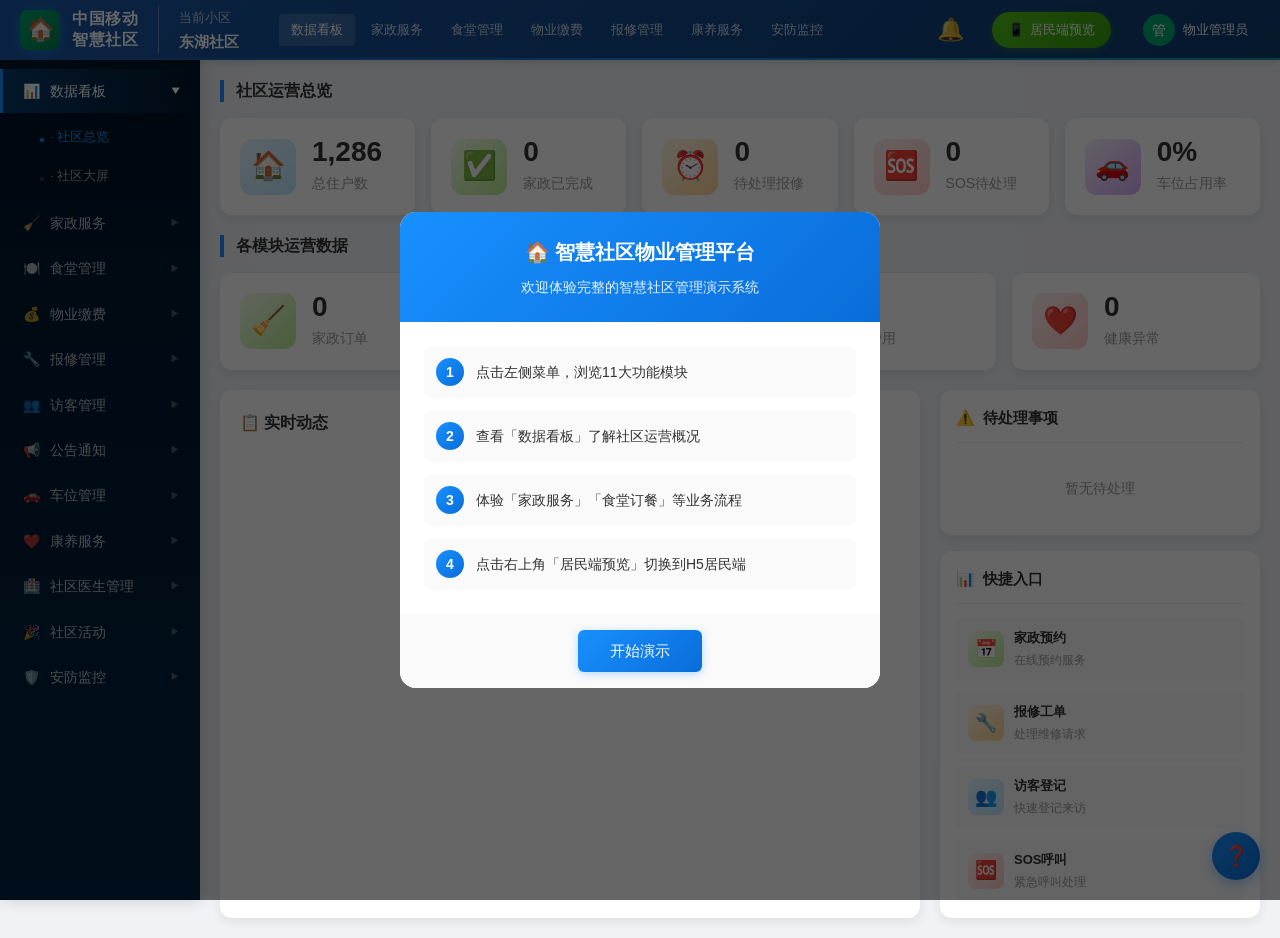
==== static/index.html @ af2eca6c "feat: 添加社区大屏全屏显示功能" ====
<!DOCTYPE html>
<html lang="zh-CN">
<head>
    <meta charset="UTF-8">
    <meta name="viewport" content="width=device-width, initial-scale=1.0">
    <title>智慧社区物业管理平台</title>
    <link rel="stylesheet" href="design-system.css">
    <link rel="stylesheet" href="https://cdnjs.cloudflare.com/ajax/libs/font-awesome/6.4.0/css/all.min.css">
    <style>
        /* ========== 智慧社区设计系统 - 覆盖变量 ========== */
        :root {
            --color-primary: #1890ff;
            --color-primary-dark: #096dd9;
            --sidebar-width: 220px;
            --header-height: 60px;
        }

        /* --- 顶部导航栏（升级版）--- */
        .top-header {
            height: var(--header-height);
            background: linear-gradient(135deg, #0a1628 0%, #1a3a5a 50%, #0d4a3a 100%);
            display: flex;
            align-items: center;
            justify-content: space-between;
            padding: 0 24px;
            box-shadow: 0 2px 16px rgba(0,0,0,0.25);
            position: fixed;
            top: 0; left: 0; right: 0;
            z-index: 1000;
        }
        .top-header::after {
            content: '';
            position: absolute;
            bottom: 0; left: 0; right: 0;
            height: 2px;
            background: linear-gradient(90deg, transparent 0%, #1890ff 50%, #13c2c2 100%, transparent 100%);
            opacity: 0.7;
        }
        .top-header-left { display: flex; align-items: center; gap: 24px; }
        .platform-logo { display: flex; align-items: center; gap: 14px; }
        .logo-icon {
            width: 42px; height: 42px;
            background: linear-gradient(135deg, #1890ff 0%, #00d4aa 100%);
            border-radius: 10px;
            display: flex; align-items: center; justify-content: center;
            font-size: 22px;
            box-shadow: 0 2px 12px rgba(24,144,255,0.5);
        }
        .logo-text { color: white; font-size: 17px; font-weight: 700; letter-spacing: 0.5px; }
        .logo-text small { display: block; font-size: 11px; font-weight: 400; opacity: 0.6; letter-spacing: 1px; }
        .current-community { padding-left: 24px; border-left: 1px solid rgba(255,255,255,0.15); }
        .current-community span { color: rgba(255,255,255,0.5); font-size: 12px; }
        .current-community strong { color: white; font-size: 14px; display: block; margin-top: 2px; }
        .top-nav { display: flex; gap: 2px; margin-left: 32px; }
        .top-nav-item {
            padding: 8px 16px;
            color: rgba(255,255,255,0.7);
            font-size: 13px;
            cursor: pointer;
            border-radius: 6px;
            transition: all 0.2s;
            white-space: nowrap;
            font-weight: 500;
        }
        .top-nav-item:hover { background: rgba(255,255,255,0.1); color: white; }
        .top-nav-item.active { background: rgba(24,144,255,0.2); color: #40a9ff; }

        .top-header-right { display: flex; align-items: center; gap: 16px; }
        .header-notify {
            position: relative;
            padding: 8px;
            color: rgba(255,255,255,0.7);
            cursor: pointer;
            font-size: 18px;
            transition: all 0.2s;
        }
        .header-notify:hover { color: white; transform: scale(1.1); }
        .header-notify .badge {
            position: absolute; top: 2px; right: 2px;
            min-width: 16px; height: 16px;
            background: #ff4d4f;
            border-radius: 8px;
            font-size: 10px;
            display: flex; align-items: center; justify-content: center;
            color: white;
            font-weight: 600;
            border: 2px solid #0a1628;
        }
        .h5-preview-btn {
            display: inline-flex; align-items: center; gap: 6px;
            padding: 7px 14px;
            background: linear-gradient(135deg, #52c41a 0%, #389e0d 100%);
            color: white;
            border-radius: 20px;
            font-size: 12px;
            font-weight: 500;
            cursor: pointer;
            transition: all 0.25s;
            box-shadow: 0 2px 8px rgba(82,196,26,0.3);
            text-decoration: none;
        }
        .h5-preview-btn:hover { transform: translateY(-2px); box-shadow: 0 4px 16px rgba(82,196,26,0.4); }
        .user-dropdown {
            display: flex; align-items: center; gap: 10px;
            padding: 6px 12px;
            border-radius: 8px;
            cursor: pointer;
            transition: all 0.2s;
        }
        .user-dropdown:hover { background: rgba(255,255,255,0.1); }
        .user-avatar-sm {
            width: 32px; height: 32px;
            background: linear-gradient(135deg, #1890ff 0%, #096dd9 100%);
            border-radius: 8px;
            display: flex; align-items: center; justify-content: center;
            color: white; font-size: 13px; font-weight: 600;
        }
        .user-name-sm { color: rgba(255,255,255,0.9); font-size: 13px; }

        /* --- 主布局 --- */
        .main-container { display: flex; margin-top: var(--header-height); min-height: calc(100vh - var(--header-height)); }

        /* --- 侧边栏（升级版）--- */
        .sidebar {
            width: var(--sidebar-width);
            background: linear-gradient(180deg, #0c1f3a 0%, #091425 100%);
            min-height: calc(100vh - var(--header-height));
            position: fixed;
            left: 0; top: var(--header-height);
            bottom: 0;
            overflow-y: auto;
            box-shadow: 2px 0 16px rgba(0,0,0,0.15);
            transition: width 0.3s ease;
            scrollbar-width: thin;
            scrollbar-color: rgba(255,255,255,0.1) transparent;
        }
        .sidebar::-webkit-scrollbar { width: 4px; }
        .sidebar::-webkit-scrollbar-thumb { background: rgba(255,255,255,0.1); border-radius: 2px; }
        .sidebar-menu { padding: 12px 0; }

        .menu-group-label {
            padding: 16px 20px 6px;
            font-size: 11px;
            color: rgba(255,255,255,0.25);
            text-transform: uppercase;
            letter-spacing: 1.5px;
            font-weight: 600;
        }
        .menu-item {
            display: flex;
            align-items: center;
            justify-content: space-between;
            padding: 11px 20px;
            color: rgba(255,255,255,0.6);
            font-size: 14px;
            cursor: pointer;
            transition: all 0.2s;
            border-left: 3px solid transparent;
            margin: 1px 0;
        }
        .menu-item:hover { background: rgba(255,255,255,0.06); color: rgba(255,255,255,0.85); }
        .menu-item.active {
            background: linear-gradient(90deg, rgba(24,144,255,0.2) 0%, transparent 100%);
            color: white;
            border-left-color: var(--color-primary);
        }
        .menu-item-left { display: flex; align-items: center; gap: 12px; }
        .menu-item-icon { font-size: 16px; width: 20px; text-align: center; }
        .menu-arrow { font-size: 10px; transition: transform 0.3s ease; opacity: 0.4; }
        .menu-item.open .menu-arrow { transform: rotate(90deg); opacity: 1; }
        .submenu { display: none; background: rgba(0,0,0,0.2); padding: 4px 0; }
        .submenu.show { display: block; animation: submenuIn 0.2s ease; }
        @keyframes submenuIn { from { opacity: 0; transform: translateY(-4px); } to { opacity: 1; transform: translateY(0); } }
        .submenu-item {
            padding: 9px 20px 9px 56px;
            color: rgba(255,255,255,0.45);
            font-size: 13px;
            cursor: pointer;
            transition: all 0.2s;
            position: relative;
        }
        .submenu-item::before {
            content: '';
            position: absolute;
            left: 40px; top: 50%;
            width: 4px; height: 4px;
            border-radius: 50%;
            background: rgba(255,255,255,0.15);
        }
        .submenu-item:hover { color: rgba(255,255,255,0.8); background: rgba(255,255,255,0.04); }
        .submenu-item:hover::before { background: var(--color-primary); }
        .submenu-item.active { color: var(--color-primary); }
        .submenu-item.active::before { background: var(--color-primary); box-shadow: 0 0 6px rgba(24,144,255,0.5); }

        /* --- 主内容区 --- */
        .main-content {
            flex: 1;
            margin-left: var(--sidebar-width);
            padding: 24px;
            min-height: calc(100vh - var(--header-height));
            animation: pageEnter 0.3s ease-out;
        }
        @keyframes pageEnter { from { opacity: 0; transform: translateY(8px); } to { opacity: 1; transform: translateY(0); } }

        /* --- 原有的其他样式保持兼容 --- */
        .overview-cards { display: grid; grid-template-columns: repeat(4, 1fr); gap: 16px; margin-bottom: 20px; }
        .overview-cards.five-cols { grid-template-columns: repeat(5, 1fr); }
        .function-grid { display: grid; grid-template-columns: repeat(4, 1fr); gap: 16px; margin-bottom: 20px; }
        .bottom-layout { display: grid; grid-template-columns: 1fr 320px; gap: 20px; }
        .table-section { background: white; border-radius: 12px; padding: 20px; box-shadow: 0 2px 8px rgba(0,0,0,0.06); }
        .table-header { display: flex; justify-content: space-between; align-items: center; margin-bottom: 16px; }
        .table-title { font-size: 16px; font-weight: 600; color: #333; }
        .table-actions { display: flex; gap: 8px; }
        .section-title {
            font-size: 16px; font-weight: 600; color: #333;
            margin-bottom: 16px; padding-left: 12px;
            border-left: 4px solid #1890ff;
        }
        .filter-bar {
            display: flex; flex-wrap: wrap; gap: 12px;
            padding: 16px; background: #fafafa; border-radius: 8px;
            margin-bottom: 16px; align-items: flex-end;
        }
        .filter-item { display: flex; flex-direction: column; gap: 6px; }
        .filter-item label { font-size: 12px; color: #999; font-weight: 500; text-transform: uppercase; letter-spacing: 0.5px; }
        .filter-input, .filter-select {
            padding: 7px 12px; border: 1px solid #d9d9d9;
            border-radius: 6px; font-size: 13px; outline: none;
            transition: border-color 0.2s;
            font-family: var(--font-family);
        }
        .filter-input:focus, .filter-select:focus { border-color: #1890ff; box-shadow: 0 0 0 2px rgba(24,144,255,0.1); }

        /* 数据表格升级 */
        .data-table { width: 100%; border-collapse: collapse; font-size: 13px; }
        .data-table thead th {
            background: linear-gradient(135deg, #e6f7ff 0%, #bae7ff 100%);
            padding: 12px 16px; text-align: left;
            font-weight: 600; color: #333; border-bottom: 2px solid #91d5ff;
        }
        .data-table tbody td {
            padding: 12px 16px; color: #666;
            border-bottom: 1px solid #f0f0f0;
            vertical-align: middle;
        }
        .data-table tbody tr { transition: background 0.15s; }
        .data-table tbody tr:nth-child(even) { background: #fafafa; }
        .data-table tbody tr:hover { background: #f0f7ff; }
        .data-table tbody tr:nth-child(even):hover { background: #e6f0ff; }

        /* 状态标签升级 */
        .status-badge {
            display: inline-flex; align-items: center;
            padding: 3px 10px; border-radius: 20px;
            font-size: 12px; font-weight: 500;
        }
        .status-badge.pending { background: #fff7e6; color: #fa8c16; }
        .status-badge.accepted, .status-badge.confirmed { background: #e6f7ff; color: #1890ff; }
        .status-badge.processing { background: #e6fffb; color: #13c2c2; }
        .status-badge.completed, .status-badge.paid { background: #f6ffed; color: #52c41a; }
        .status-badge.unpaid { background: #fff7e6; color: #fa8c16; }
        .status-badge.overdue { background: #fff1f0; color: #ff4d4f; }

        /* 按钮升级 */
        .btn {
            padding: 8px 16px; border-radius: 6px;
            font-size: 13px; cursor: pointer;
            transition: all 0.2s; border: none;
            display: inline-flex; align-items: center; gap: 6px;
            font-family: var(--font-family); font-weight: 500;
        }
        .btn-primary {
            background: linear-gradient(135deg, #1890ff 0%, #096dd9 100%);
            color: white; box-shadow: 0 2px 8px rgba(24,144,255,0.3);
        }
        .btn-primary:hover { box-shadow: 0 4px 16px rgba(24,144,255,0.4); transform: translateY(-1px); }
        .btn-success { background: linear-gradient(135deg, #52c41a 0%, #389e0d 100%); color: white; }
        .btn-warning { background: linear-gradient(135deg, #fa8c16 0%, #d48806 100%); color: white; }
        .btn-danger { background: linear-gradient(135deg, #ff4d4f 0%, #cf1322 100%); color: white; }
        .btn-outline { background: white; border: 1px solid #d9d9d9; color: #666; }
        .btn-outline:hover { border-color: #1890ff; color: #1890ff; background: #e6f7ff; }
        .btn-sm { padding: 4px 12px; font-size: 12px; }
        .btn:active { transform: scale(0.97); }

        /* 模态框升级 */
        .modal-overlay {
            position: fixed; top: 0; left: 0; right: 0; bottom: 0;
            background: rgba(0,0,0,0.5);
            backdrop-filter: blur(4px); -webkit-backdrop-filter: blur(4px);
            display: none; align-items: center; justify-content: center;
            z-index: 2000; animation: fadeIn 0.2s ease;
        }
        .modal-overlay.show { display: flex; }
        .modal {
            background: white; border-radius: 16px;
            width: 560px; max-width: 90%; max-height: 85vh;
            overflow-y: auto; box-shadow: 0 16px 48px rgba(0,0,0,0.2);
            animation: modalPop 0.35s cubic-bezier(0.34, 1.56, 0.64, 1);
        }
        @keyframes fadeIn { from { opacity: 0; } to { opacity: 1; } }
        @keyframes modalPop { from { opacity: 0; transform: scale(0.95) translateY(20px); } to { opacity: 1; transform: scale(1) translateY(0); } }
        .modal-header {
            padding: 20px 24px;
            background: linear-gradient(135deg, #1a56a5 0%, #0d3b6e 100%);
            color: white; border-radius: 16px 16px 0 0;
        }
        .modal-header h3 { font-size: 16px; font-weight: 600; }
        .modal-body { padding: 24px; }
        .modal-footer {
            padding: 14px 24px; background: #fafafa;
            display: flex; justify-content: flex-end; gap: 10px;
            border-radius: 0 0 16px 16px;
        }

        /* Toast 升级 */
        .toast {
            position: fixed; top: 80px; right: 20px;
            padding: 12px 24px; border-radius: 8px;
            color: white; font-size: 14px; font-weight: 500;
            z-index: 3000;
            animation: slideInRight 0.3s ease;
            box-shadow: 0 8px 24px rgba(0,0,0,0.15);
        }
        .toast.success { background: linear-gradient(135deg, #52c41a 0%, #389e0d 100%); }
        .toast.error { background: linear-gradient(135deg, #ff4d4f 0%, #cf1322 100%); }
        .toast.info { background: linear-gradient(135deg, #1890ff 0%, #096dd9 100%); }
        @keyframes slideInRight { from { transform: translateX(120%); } to { transform: translateX(0); } }

        /* 通知下拉升级 */
        .notify-dropdown {
            position: absolute; top: 100%; right: 0;
            width: 360px; background: white;
            border-radius: 12px; box-shadow: 0 12px 36px rgba(0,0,0,0.18);
            z-index: 1001; margin-top: 12px;
            overflow: hidden; display: none;
            animation: notifySlide 0.2s ease;
        }
        .notify-dropdown.show { display: block; }
        @keyframes notifySlide { from { opacity: 0; transform: translateY(-6px); } to { opacity: 1; transform: translateY(0); } }
        .notify-dropdown-header {
            display: flex; justify-content: space-between;
            align-items: center; padding: 14px 16px;
            border-bottom: 1px solid #f0f0f0;
        }
        .notify-dropdown-header h4 { font-size: 15px; color: #333; margin: 0; }
        .notify-dropdown-header .clear-btn { font-size: 12px; color: #1890ff; cursor: pointer; }
        .notify-dropdown-list { max-height: 320px; overflow-y: auto; }
        .notify-item {
            display: flex; align-items: flex-start; gap: 12px;
            padding: 12px 16px; cursor: pointer;
            transition: background 0.15s;
            border-bottom: 1px solid #fafafa;
        }
        .notify-item:hover { background: #f0f7ff; }
        .notify-item.unread { background: #fffbe6; }

        /* 空状态升级 */
        .empty-state {
            text-align: center; padding: 48px 20px;
            color: #999;
        }
        .empty-state svg { width: 120px; height: 120px; margin-bottom: 16px; opacity: 0.4; }
        .empty-state p { font-size: 14px; margin-top: 8px; }

        /* 表单升级 */
        .form-row { display: grid; grid-template-columns: repeat(3, 1fr); gap: 16px; margin-bottom: 16px; }
        .form-group { display: flex; flex-direction: column; }
        .form-group label { font-size: 13px; color: #666; margin-bottom: 6px; font-weight: 500; }
        .form-group label .required { color: #ff4d4f; margin-left: 2px; }
        .form-input, .form-select, .form-textarea {
            padding: 8px 12px; border: 1px solid #d9d9d9;
            border-radius: 6px; font-size: 13px;
            transition: border-color 0.2s, box-shadow 0.2s;
            outline: none; font-family: var(--font-family);
        }
        .form-input:focus, .form-select:focus, .form-textarea:focus {
            border-color: #1890ff;
            box-shadow: 0 0 0 3px rgba(24,144,255,0.1);
        }
        .form-textarea { resize: vertical; min-height: 80px; }

        /* 加载动画 */
        .loading { text-align: center; padding: 40px; color: #999; }
        .loading::after {
            content: ''; display: inline-block;
            width: 16px; height: 16px;
            border: 2px solid #e8e8e8; border-top-color: #1890ff;
            border-radius: 50%; animation: spin 0.6s linear infinite;
            margin-left: 8px; vertical-align: middle;
        }
        @keyframes spin { to { transform: rotate(360deg); } }

        /* 页面内容切换 */
        .page-content { display: none; }
        .page-content.active-page { display: block; }

        /* Tab 切换升级 */
        .tab-header {
            display: flex; background: #fafafa;
            border-bottom: 1px solid #eee;
            padding: 0 4px;
        }
        .tab-btn {
            padding: 12px 20px; font-size: 14px;
            color: #666; cursor: pointer; border: none;
            background: none; border-bottom: 3px solid transparent;
            transition: all 0.2s; font-weight: 500;
            font-family: var(--font-family);
        }
        .tab-btn:hover { color: #1890ff; }
        .tab-btn.active {
            color: #1890ff; border-bottom-color: #1890ff;
            background: white;
        }
        .tab-content { display: none; padding: 20px; }
        .tab-content.active { display: block; }

        /* 星级评分 */
        .rating-stars { display: inline-flex; gap: 2px; }
        .star { color: #ddd; font-size: 14px; cursor: pointer; transition: color 0.15s; }
        .star.active { color: #ffc53d; }

        /* ========== 演示增强 ========== */
        /* 数字动画 */
        .count-up {
            animation: countPulse 0.4s ease;
        }
        @keyframes countPulse { 0% { transform: scale(1); } 50% { transform: scale(1.05); } 100% { transform: scale(1); } }

        /* 卡片悬停增强 */
        .overview-card, .function-item {
            transition: all 0.25s cubic-bezier(0.4, 0, 0.2, 1);
        }
        .overview-card:hover, .function-item:hover {
            transform: translateY(-3px);
            box-shadow: 0 8px 24px rgba(24,144,255,0.12);
        }

        /* 页面切换动画已在上面定义 */
        
        /* 顶部导航栏 */
        .top-header { height: 60px; background: linear-gradient(135deg, #1a56a5 0%, #0d3b6e 100%); display: flex; align-items: center; justify-content: space-between; padding: 0 20px; box-shadow: 0 2px 8px rgba(0,0,0,0.15); position: fixed; top: 0; left: 0; right: 0; z-index: 1000; }
        .top-header-left { display: flex; align-items: center; gap: 20px; }
        .platform-logo { display: flex; align-items: center; gap: 12px; }
        .logo-icon { width: 40px; height: 40px; background: linear-gradient(135deg, #00a870 0%, #008050 100%); border-radius: 8px; display: flex; align-items: center; justify-content: center; font-size: 22px; }
        .logo-text { color: white; font-size: 16px; font-weight: 600; line-height: 1.3; }
        .current-community { padding-left: 20px; border-left: 1px solid rgba(255,255,255,0.3); }
        .current-community span { color: rgba(255,255,255,0.7); font-size: 13px; }
        .current-community strong { color: white; font-size: 15px; display: block; margin-top: 2px; }
        .top-nav { display: flex; gap: 4px; margin-left: 20px; flex-wrap: wrap; }
        .top-nav-item { padding: 6px 12px; color: rgba(255,255,255,0.8); font-size: 13px; cursor: pointer; border-radius: 4px; transition: all 0.3s; white-space: nowrap; }
        .top-nav-item:hover, .top-nav-item.active { background: rgba(255,255,255,0.15); color: white; }
        .top-header-right { display: flex; align-items: center; gap: 20px; }
        .user-info { display: flex; align-items: center; gap: 8px; padding: 6px 12px; border-radius: 4px; cursor: pointer; transition: background 0.3s; }
        .user-info:hover { background: rgba(255,255,255,0.15); }
        .user-avatar { width: 32px; height: 32px; background: #00a870; border-radius: 50%; display: flex; align-items: center; justify-content: center; color: white; font-size: 14px; }
        .user-name { color: white; font-size: 13px; }
        
        /* 主布局 */
        .main-container { display: flex; margin-top: 60px; min-height: calc(100vh - 60px); }
        
        /* 左侧边栏 */
        .sidebar { width: 200px; background: linear-gradient(180deg, #001529 0%, #002140 100%); min-height: calc(100vh - 60px); position: fixed; left: 0; top: 60px; bottom: 0; overflow-y: auto; }
        .sidebar-menu { padding: 8px 0; }
        .menu-item { display: flex; align-items: center; justify-content: space-between; padding: 11px 20px; color: rgba(255,255,255,0.7); font-size: 14px; cursor: pointer; transition: all 0.3s; border-left: 3px solid transparent; }
        .menu-item:hover { background: rgba(255,255,255,0.08); color: white; }
        .menu-item.active { background: linear-gradient(90deg, rgba(24,144,255,0.3) 0%, transparent 100%); color: white; border-left-color: #1890ff; }
        .menu-item-left { display: flex; align-items: center; gap: 10px; }
        .menu-arrow { font-size: 10px; transition: transform 0.3s; }
        .menu-item.has-submenu.open .menu-arrow { transform: rotate(90deg); }
        .submenu { display: none; background: rgba(0,0,0,0.2); }
        .submenu.show { display: block; }
        .submenu-item { padding: 9px 20px 9px 50px; color: rgba(255,255,255,0.6); font-size: 13px; cursor: pointer; transition: all 0.3s; }
        .submenu-item:hover { color: white; background: rgba(255,255,255,0.05); }
        .submenu-item.active { color: #1890ff; }
        
        /* 主内容区域 */
        .main-content { flex: 1; margin-left: 200px; padding: 20px; }
        
        /* 通用组件 */
        .overview-section { margin-bottom: 20px; }
        .section-title { font-size: 16px; font-weight: 600; color: #333; margin-bottom: 16px; padding-left: 12px; border-left: 4px solid #1890ff; }
        .overview-cards { display: grid; grid-template-columns: repeat(4, 1fr); gap: 16px; }
        .overview-card { background: white; border-radius: 8px; padding: 20px; display: flex; align-items: center; gap: 16px; box-shadow: 0 2px 8px rgba(0,0,0,0.06); transition: transform 0.3s, box-shadow 0.3s; cursor: pointer; }
        .overview-card:hover { transform: translateY(-2px); box-shadow: 0 4px 12px rgba(0,0,0,0.1); }
        .overview-icon { width: 56px; height: 56px; border-radius: 12px; display: flex; align-items: center; justify-content: center; font-size: 28px; }
        .overview-icon.blue { background: linear-gradient(135deg, #e6f7ff 0%, #bae7ff 100%); }
        .overview-icon.green { background: linear-gradient(135deg, #f6ffed 0%, #b7eb8f 100%); }
        .overview-icon.orange { background: linear-gradient(135deg, #fff7e6 0%, #ffd591 100%); }
        .overview-icon.purple { background: linear-gradient(135deg, #f9f0ff 0%, #d3adf7 100%); }
        .overview-icon.red { background: linear-gradient(135deg, #fff1f0 0%, #ffccc7 100%); }
        .overview-icon.cyan { background: linear-gradient(135deg, #e6fffb 0%, #87e8de 100%); }
        .overview-info h3 { font-size: 28px; font-weight: 700; color: #333; line-height: 1; }
        .overview-info p { font-size: 14px; color: #999; margin-top: 6px; }
        
        .function-grid { display: grid; grid-template-columns: repeat(4, 1fr); gap: 16px; margin-bottom: 20px; }
        .function-item { background: white; border-radius: 8px; padding: 24px 16px; text-align: center; cursor: pointer; transition: all 0.3s; box-shadow: 0 2px 8px rgba(0,0,0,0.06); }
        .function-item:hover { transform: translateY(-2px); box-shadow: 0 4px 16px rgba(0,0,0,0.12); }
        .function-icon { width: 64px; height: 64px; margin: 0 auto 14px; border-radius: 16px; display: flex; align-items: center; justify-content: center; font-size: 32px; }
        .function-icon.green { background: linear-gradient(135deg, #f6ffed 0%, #b7eb8f 100%); }
        .function-icon.blue { background: linear-gradient(135deg, #e6f7ff 0%, #bae7ff 100%); }
        .function-icon.red { background: linear-gradient(135deg, #fff1f0 0%, #ffccc7 100%); }
        .function-icon.purple { background: linear-gradient(135deg, #f9f0ff 0%, #d3adf7 100%); }
        .function-icon.orange { background: linear-gradient(135deg, #fff7e6 0%, #ffd591 100%); }
        .function-icon.cyan { background: linear-gradient(135deg, #e6fffb 0%, #87e8de 100%); }
        .function-icon.pink { background: linear-gradient(135deg, #fff0f6 0%, #ffadd2 100%); }
        .function-icon.yellow { background: linear-gradient(135deg, #fffae6 0%, #ffe58f 100%); }
        .function-name { font-size: 15px; font-weight: 600; color: #333; margin-bottom: 4px; }
        .function-desc { font-size: 12px; color: #999; }
        
        /* ========== 实时通知样式 ========== */
        .notification-container { position: fixed; top: 70px; right: 20px; z-index: 9999; display: flex; flex-direction: column; gap: 10px; max-width: 360px; }
        .notification-toast { display: flex; align-items: flex-start; gap: 12px; padding: 14px 16px; background: white; border-radius: 12px; box-shadow: 0 4px 20px rgba(0,0,0,0.15); animation: slideInRight 0.4s cubic-bezier(0.34, 1.56, 0.64, 1); cursor: pointer; transition: transform 0.2s, box-shadow 0.2s; border-left: 4px solid #1890ff; }
        .notification-toast:hover { transform: translateX(-5px); box-shadow: 0 6px 24px rgba(0,0,0,0.2); }
        .notification-toast.new-order { border-left-color: #1890ff; }
        .notification-toast.new-repair { border-left-color: #fa8c16; }
        .notification-toast.new-sos { border-left-color: #ff4d4f; animation: slideInRight 0.4s cubic-bezier(0.34, 1.56, 0.64, 1), sosShake 0.5s ease 0.4s; }
        @keyframes slideInRight { from { transform: translateX(120%); opacity: 0; } to { transform: translateX(0); opacity: 1; } }
        @keyframes sosShake { 0%, 100% { transform: translateX(0); } 10%, 30%, 50%, 70%, 90% { transform: translateX(-3px); } 20%, 40%, 60%, 80% { transform: translateX(3px); } }
        .notification-icon { width: 40px; height: 40px; border-radius: 10px; display: flex; align-items: center; justify-content: center; font-size: 20px; flex-shrink: 0; }
        .notification-toast.new-order .notification-icon { background: linear-gradient(135deg, #e6f7ff 0%, #bae7ff 100%); }
        .notification-toast.new-repair .notification-icon { background: linear-gradient(135deg, #fff7e6 0%, #ffd591 100%); }
        .notification-toast.new-sos .notification-icon { background: linear-gradient(135deg, #fff1f0 0%, #ffccc7 100%); }
        .notification-content { flex: 1; min-width: 0; }
        .notification-title { font-size: 14px; font-weight: 600; color: #333; margin-bottom: 4px; }
        .notification-desc { font-size: 12px; color: #666; }
        .notification-time { font-size: 11px; color: #999; margin-top: 4px; }
        .notification-close { width: 20px; height: 20px; display: flex; align-items: center; justify-content: center; color: #999; font-size: 14px; cursor: pointer; flex-shrink: 0; }
        .notification-close:hover { color: #333; }
        .sos-flash { animation: sosFlashBg 0.3s ease 3; }
        @keyframes sosFlashBg { 0%, 100% { background: white; } 50% { background: #fff1f0; } }
        .notification-badge { position: absolute; top: -4px; right: -4px; width: 18px; height: 18px; background: #ff4d4f; border-radius: 50%; color: white; font-size: 11px; font-weight: 600; display: flex; align-items: center; justify-content: center; animation: badgePulse 1s ease infinite; }
        @keyframes badgePulse { 0%, 100% { transform: scale(1); } 50% { transform: scale(1.2); } }
        
        .bottom-layout { display: grid; grid-template-columns: 1fr 320px; gap: 20px; }
        .table-section { background: white; border-radius: 8px; padding: 20px; box-shadow: 0 2px 8px rgba(0,0,0,0.06); }
        .table-header { display: flex; justify-content: space-between; align-items: center; margin-bottom: 16px; }
        .table-title { font-size: 16px; font-weight: 600; color: #333; }
        .table-actions { display: flex; gap: 8px; }
        
        .btn { padding: 8px 16px; border-radius: 6px; font-size: 13px; cursor: pointer; transition: all 0.3s; border: none; display: inline-flex; align-items: center; gap: 6px; }
        .btn-primary { background: linear-gradient(135deg, #1890ff 0%, #096dd9 100%); color: white; }
        .btn-primary:hover { background: linear-gradient(135deg, #40a9ff 0%, #1890ff 100%); box-shadow: 0 2px 8px rgba(24,144,255,0.4); }
        .btn-success { background: linear-gradient(135deg, #52c41a 0%, #389e0d 100%); color: white; }
        .btn-success:hover { background: linear-gradient(135deg, #73d13d 0%, #52c41a 100%); }
        .btn-warning { background: linear-gradient(135deg, #faad14 0%, #d48806 100%); color: white; }
        .btn-danger { background: linear-gradient(135deg, #ff4d4f 0%, #cf1322 100%); color: white; }
        .btn-outline { background: white; border: 1px solid #d9d9d9; color: #666; }
        .btn-outline:hover { border-color: #1890ff; color: #1890ff; }
        .btn-sm { padding: 4px 12px; font-size: 12px; }
        
        .filter-bar { display: flex; flex-wrap: wrap; gap: 12px; padding: 16px; background: #fafafa; border-radius: 8px; margin-bottom: 16px; }
        .filter-item { display: flex; align-items: center; gap: 8px; }
        .filter-item label { font-size: 13px; color: #666; }
        .filter-input, .filter-select { padding: 6px 12px; border: 1px solid #d9d9d9; border-radius: 4px; font-size: 13px; outline: none; }
        .filter-input:focus, .filter-select:focus { border-color: #1890ff; }
        
        .data-table { width: 100%; border-collapse: collapse; }
        .data-table th { background: #fafafa; padding: 12px 16px; text-align: left; font-size: 13px; font-weight: 600; color: #333; border-bottom: 1px solid #eee; }
        .data-table td { padding: 12px 16px; font-size: 13px; color: #666; border-bottom: 1px solid #f5f5f5; }
        .data-table tr:hover { background: #fafafa; }
        
        .status-badge { display: inline-flex; align-items: center; padding: 4px 10px; border-radius: 20px; font-size: 12px; font-weight: 500; }
        .status-badge.pending { background: #fff7e6; color: #fa8c16; }
        .status-badge.accepted, .status-badge.assigned, .status-badge.confirmed { background: #e6f7ff; color: #1890ff; }
        .status-badge.processing { background: #e6fffb; color: #13c2c2; }
        .status-badge.pending_review { background: #fff0f6; color: #eb2f96; }
        .status-badge.completed, .status-badge.paid { background: #f6ffed; color: #52c41a; }
        .status-badge.unpaid { background: #fff7e6; color: #fa8c16; }
        .status-badge.overdue { background: #fff1f0; color: #ff4d4f; }
        .status-badge.inside { background: #e6f7ff; color: #1890ff; }
        .status-badge.outside { background: #f6ffed; color: #52c41a; }
        .status-badge.available { background: #f6ffed; color: #52c41a; }
        .status-badge.occupied { background: #e6f7ff; color: #1890ff; }
        .status-badge.reserved { background: #fff7e6; color: #fa8c16; }
        .status-badge.parking { background: #fff7e6; color: #fa8c16; }
        .status-badge.exited { background: #f6ffed; color: #52c41a; }
        .status-badge.active { background: #f6ffed; color: #52c41a; }
        .status-badge.handled { background: #f6ffed; color: #52c41a; }
        .status-badge.handling { background: #e6fffb; color: #13c2c2; }
        .status-badge.published { background: #f6ffed; color: #52c41a; }
        .status-badge.online { background: #f6ffed; color: #52c41a; }
        .status-badge.offline { background: #fff1f0; color: #ff4d4f; }
        .status-badge.low { background: #e6fffb; color: #13c2c2; }
        .status-badge.medium { background: #fff7e6; color: #fa8c16; }
        .status-badge.high, .status-badge.urgent { background: #fff1f0; color: #ff4d4f; }
        .status-badge.registered { background: #e6f7ff; color: #1890ff; }
        .status-badge.normal { background: #f6ffed; color: #52c41a; }
        .status-badge.expire { background: #fff1f0; color: #ff4d4f; }
        
        .action-btns { display: flex; gap: 6px; }
        
        .side-panel { display: flex; flex-direction: column; gap: 16px; }
        .panel-card { background: white; border-radius: 8px; padding: 16px; box-shadow: 0 2px 8px rgba(0,0,0,0.06); }
        .panel-header { display: flex; justify-content: space-between; align-items: center; margin-bottom: 14px; padding-bottom: 12px; border-bottom: 1px solid #f0f0f0; }
        .panel-title { font-size: 15px; font-weight: 600; color: #333; display: flex; align-items: center; gap: 8px; }
        .panel-more { font-size: 12px; color: #1890ff; cursor: pointer; }
        .panel-list { display: flex; flex-direction: column; gap: 12px; }
        .panel-item { display: flex; justify-content: space-between; align-items: center; padding: 10px 12px; background: #fafafa; border-radius: 6px; cursor: pointer; transition: background 0.3s; }
        .panel-item:hover { background: #f0f7ff; }
        .panel-item-left { display: flex; align-items: center; gap: 10px; }
        .panel-item-icon { width: 36px; height: 36px; border-radius: 8px; display: flex; align-items: center; justify-content: center; font-size: 18px; }
        .panel-item-icon.blue { background: linear-gradient(135deg, #e6f7ff 0%, #bae7ff 100%); }
        .panel-item-icon.orange { background: linear-gradient(135deg, #fff7e6 0%, #ffd591 100%); }
        .panel-item-icon.green { background: linear-gradient(135deg, #f6ffed 0%, #b7eb8f 100%); }
        .panel-item-icon.purple { background: linear-gradient(135deg, #f9f0ff 0%, #d3adf7 100%); }
        .panel-item-icon.red { background: linear-gradient(135deg, #fff1f0 0%, #ffccc7 100%); }
        .panel-item-info h4 { font-size: 13px; font-weight: 600; color: #333; }
        .panel-item-info p { font-size: 12px; color: #999; margin-top: 2px; }
        .panel-item-badge { padding: 4px 8px; border-radius: 10px; font-size: 11px; font-weight: 500; }
        .badge-warning { background: #fff7e6; color: #fa8c16; }
        .badge-info { background: #e6f7ff; color: #1890ff; }
        .badge-success { background: #f6ffed; color: #52c41a; }
        .badge-danger { background: #fff1f0; color: #ff4d4f; }
        
        .tab-section { background: white; border-radius: 8px; margin-top: 20px; box-shadow: 0 2px 8px rgba(0,0,0,0.06); overflow: hidden; }
        .tab-header { display: flex; background: #fafafa; border-bottom: 1px solid #eee; }
        .tab-btn { padding: 14px 24px; font-size: 14px; color: #666; cursor: pointer; border: none; background: none; border-bottom: 3px solid transparent; transition: all 0.3s; font-weight: 500; }
        .tab-btn:hover { color: #1890ff; }
        .tab-btn.active { color: #1890ff; border-bottom-color: #1890ff; background: white; }
        .tab-content { display: none; padding: 20px; }
        .tab-content.active { display: block; }
        
        .form-section { margin-bottom: 20px; }
        .form-section-title { font-size: 15px; font-weight: 600; color: #333; margin-bottom: 14px; padding-left: 10px; border-left: 3px solid #1890ff; }
        .service-types { display: grid; grid-template-columns: repeat(4, 1fr); gap: 12px; }
        .service-type-item { border: 2px solid #e8e8e8; border-radius: 10px; padding: 16px; text-align: center; cursor: pointer; transition: all 0.3s; }
        .service-type-item:hover { border-color: #1890ff; background: #f0f7ff; }
        .service-type-item.selected { border-color: #1890ff; background: linear-gradient(135deg, #e6f7ff 0%, #bae7ff 100%); }
        .service-type-icon { width: 44px; height: 44px; margin: 0 auto 10px; background: linear-gradient(135deg, #f0f5ff 0%, #d9e8ff 100%); border-radius: 10px; display: flex; align-items: center; justify-content: center; font-size: 22px; }
        .service-type-item.selected .service-type-icon { background: linear-gradient(135deg, #1890ff 0%, #0066cc 100%); }
        .service-type-name { font-size: 14px; font-weight: 600; color: #333; }
        .service-type-price { font-size: 12px; color: #999; margin-top: 4px; }
        .form-row { display: grid; grid-template-columns: repeat(3, 1fr); gap: 16px; margin-bottom: 16px; }
        .form-group { display: flex; flex-direction: column; }
        .form-group label { font-size: 13px; color: #666; margin-bottom: 6px; }
        .form-group label span { color: #ff4d4f; }
        .form-input, .form-select, .form-textarea { padding: 8px 12px; border: 1px solid #d9d9d9; border-radius: 6px; font-size: 13px; transition: border-color 0.3s; }
        .form-input:focus, .form-select:focus, .form-textarea:focus { border-color: #1890ff; outline: none; }
        .form-textarea { resize: vertical; min-height: 80px; }
        .form-actions { display: flex; gap: 12px; justify-content: center; margin-top: 24px; padding-top: 20px; border-top: 1px solid #eee; }
        
        .rating-stars { display: inline-flex; gap: 2px; }
        .star { color: #ddd; font-size: 14px; cursor: pointer; }
        .star.active { color: #ffc53d; }
        
        .modal-overlay { display: none; position: fixed; top: 0; left: 0; right: 0; bottom: 0; background: rgba(0,0,0,0.5); z-index: 2000; justify-content: center; align-items: center; }
        .modal-overlay.show { display: flex; }
        .modal { background: white; border-radius: 12px; width: 560px; max-width: 90%; max-height: 80vh; overflow-y: auto; }
        .modal-header { padding: 16px 20px; background: linear-gradient(135deg, #1a56a5 0%, #0d3b6e 100%); color: white; border-radius: 12px 12px 0 0; }
        .modal-header h3 { font-size: 16px; font-weight: 600; }
        .modal-body { padding: 20px; }
        .modal-footer { padding: 14px 20px; background: #fafafa; display: flex; justify-content: flex-end; gap: 10px; border-radius: 0 0 12px 12px; }
        
        .loading { text-align: center; padding: 40px; color: #999; }
        .toast { position: fixed; top: 80px; right: 20px; padding: 12px 24px; border-radius: 8px; color: white; font-size: 14px; z-index: 3000; animation: slideIn 0.3s ease; }
        .toast.success { background: linear-gradient(135deg, #52c41a 0%, #389e0d 100%); }
        .toast.error { background: linear-gradient(135deg, #ff4d4f 0%, #cf1322 100%); }
        .toast.info { background: linear-gradient(135deg, #1890ff 0%, #096dd9 100%); }
        @keyframes slideIn { from { transform: translateX(100%); opacity: 0; } to { transform: translateX(0); opacity: 1; } }
        
        .staff-card { display: flex; align-items: center; gap: 12px; padding: 12px; background: #fafafa; border-radius: 8px; margin-bottom: 10px; }
        .staff-avatar { width: 44px; height: 44px; border-radius: 50%; display: flex; align-items: center; justify-content: center; font-size: 20px; color: white; }
        .staff-avatar.green { background: linear-gradient(135deg, #52c41a 0%, #389e0d 100%); }
        .staff-avatar.blue { background: linear-gradient(135deg, #1890ff 0%, #096dd9 100%); }
        .staff-avatar.orange { background: linear-gradient(135deg, #fa8c16 0%, #d48806 100%); }
        .staff-avatar.purple { background: linear-gradient(135deg, #722ed1 0%, #531dab 100%); }
        .staff-info { flex: 1; }
        .staff-info h4 { font-size: 14px; font-weight: 600; color: #333; }
        .staff-info p { font-size: 12px; color: #999; margin-top: 2px; }
        .staff-rating { color: #ffc53d; font-size: 12px; }
        
        .ingredient-status { display: inline-flex; padding: 2px 8px; border-radius: 4px; font-size: 11px; }
        .ingredient-status.normal { background: #f6ffed; color: #52c41a; }
        .ingredient-status.low { background: #fff7e6; color: #fa8c16; }
        .ingredient-status.expire { background: #fff1f0; color: #ff4d4f; }
        
        .urgent-tag { display: inline-flex; padding: 2px 8px; border-radius: 4px; font-size: 11px; font-weight: 600; }
        .urgent-tag.yes { background: #fff1f0; color: #ff4d4f; }
        .urgent-tag.no { background: #f6ffed; color: #52c41a; }
        
        .top-tag { display: inline-flex; padding: 2px 8px; border-radius: 4px; font-size: 11px; font-weight: 600; }
        .top-tag.yes { background: #fff7e6; color: #fa8c16; }
        .top-tag.no { background: #f0f0f0; color: #999; }
        
        .page-content { display: none; }
        .page-content.active-page { display: block; }
        
        .event-timeline { display: flex; flex-direction: column; gap: 10px; }
        .event-item { display: flex; gap: 12px; padding: 10px; background: #fafafa; border-radius: 6px; font-size: 13px; }
        .event-time { color: #999; min-width: 90px; font-size: 12px; }
        .event-content { color: #333; }
        
        /* ========== 视觉升级样式 ========== */
        
        /* 数字动画容器 */
        .stat-number { font-variant-numeric: tabular-nums; }
        .counting { transition: transform 0.1s; }
        
        /* 页面切换动画 */
        .main-content { animation: fadeIn 0.3s ease-out; }
        @keyframes fadeIn {
            from { opacity: 0; transform: translateY(10px); }
            to { opacity: 1; transform: translateY(0); }
        }
        
        /* 按钮点击反馈 */
        .btn:active { transform: scale(0.96); }
        .btn { transition: all 0.2s cubic-bezier(0.4, 0, 0.2, 1); }
        .overview-card:active, .function-item:active, .panel-item:active { transform: scale(0.98); }
        
        /* 表格增强样式 */
        .data-table { width: 100%; border-collapse: collapse; border-radius: 8px; overflow: hidden; }
        .data-table th { background: linear-gradient(135deg, #e6f7ff 0%, #bae7ff 100%); padding: 12px 16px; text-align: left; font-size: 13px; font-weight: 600; color: #333; border-bottom: 1px solid #e8e8e8; }
        .data-table td { padding: 12px 16px; font-size: 13px; color: #666; border-bottom: 1px solid #f0f0f0; }
        .data-table tr:nth-child(even) { background: #fafafa; }
        .data-table tr:hover { background: linear-gradient(135deg, #e6f7ff 0%, #f0f7ff 100%); }
        .data-table tr { transition: background 0.2s; }
        
        /* 统一卡片圆角和阴影 */
        .overview-card, .function-item, .table-section, .panel-card, .tab-section {
            border-radius: 12px;
            box-shadow: 0 4px 12px rgba(0,0,0,0.08);
        }
        .overview-card:hover, .function-item:hover {
            box-shadow: 0 8px 24px rgba(24,144,255,0.15);
        }
        
        /* 空状态样式 */
        .empty-state {
            text-align: center;
            padding: 48px 20px;
            color: #999;
        }
        .empty-state svg { width: 120px; height: 120px; margin-bottom: 16px; opacity: 0.5; }
        .empty-state p { font-size: 14px; margin-top: 8px; }
        
        /* 演示引导弹窗 */
        .guide-modal {
            position: fixed;
            top: 0; left: 0; right: 0; bottom: 0;
            background: rgba(0,0,0,0.6);
            z-index: 5000;
            display: flex;
            align-items: center;
            justify-content: center;
            animation: guideFadeIn 0.3s ease;
        }
        @keyframes guideFadeIn {
            from { opacity: 0; }
            to { opacity: 1; }
        }
        .guide-content {
            background: white;
            border-radius: 16px;
            width: 480px;
            max-width: 90%;
            overflow: hidden;
            animation: guideSlideUp 0.4s cubic-bezier(0.34, 1.56, 0.64, 1);
        }
        @keyframes guideSlideUp {
            from { opacity: 0; transform: translateY(30px) scale(0.95); }
            to { opacity: 1; transform: translateY(0) scale(1); }
        }
        .guide-header {
            background: linear-gradient(135deg, #1890ff 0%, #096dd9 100%);
            color: white;
            padding: 24px;
            text-align: center;
        }
        .guide-header h2 { font-size: 20px; margin-bottom: 8px; }
        .guide-header p { font-size: 14px; opacity: 0.9; }
        .guide-body { padding: 24px; }
        .guide-steps { display: flex; flex-direction: column; gap: 12px; }
        .guide-step { display: flex; align-items: center; gap: 12px; padding: 12px; background: #fafafa; border-radius: 8px; }
        .guide-step-num { width: 28px; height: 28px; background: linear-gradient(135deg, #1890ff 0%, #096dd9 100%); color: white; border-radius: 50%; display: flex; align-items: center; justify-content: center; font-size: 14px; font-weight: 600; }
        .guide-step-text { flex: 1; font-size: 14px; color: #333; }
        .guide-footer { padding: 16px 24px; background: #fafafa; display: flex; justify-content: center; }
        
        /* 演示帮助按钮 */
        .help-btn {
            position: fixed;
            bottom: 20px;
            right: 20px;
            width: 48px;
            height: 48px;
            background: linear-gradient(135deg, #1890ff 0%, #096dd9 100%);
            border-radius: 50%;
            display: flex;
            align-items: center;
            justify-content: center;
            color: white;
            font-size: 20px;
            cursor: pointer;
            box-shadow: 0 4px 12px rgba(24,144,255,0.4);
            z-index: 1000;
            transition: all 0.3s;
        }
        .help-btn:hover { transform: scale(1.1); box-shadow: 0 6px 20px rgba(24,144,255,0.5); }
        .help-panel {
            position: fixed;
            bottom: 80px;
            right: 20px;
            background: white;
            border-radius: 12px;
            width: 320px;
            box-shadow: 0 8px 32px rgba(0,0,0,0.15);
            z-index: 1000;
            overflow: hidden;
            display: none;
        }
        .help-panel.show { display: block; animation: helpSlideIn 0.3s ease; }
        @keyframes helpSlideIn {
            from { opacity: 0; transform: translateY(10px); }
            to { opacity: 1; transform: translateY(0); }
        }
        .help-panel-header { padding: 14px 16px; background: linear-gradient(135deg, #1890ff 0%, #096dd9 100%); color: white; font-size: 15px; font-weight: 600; }
        .help-panel-body { padding: 12px; max-height: 400px; overflow-y: auto; }
        .help-item { padding: 10px 12px; border-radius: 8px; cursor: pointer; transition: background 0.2s; display: flex; align-items: center; gap: 10px; }
        .help-item:hover { background: #f0f7ff; }
        .help-item-icon { width: 32px; height: 32px; border-radius: 8px; display: flex; align-items: center; justify-content: center; font-size: 16px; }
        .help-item-text { flex: 1; }
        .help-item-text h4 { font-size: 14px; color: #333; margin-bottom: 2px; }
        .help-item-text p { font-size: 12px; color: #999; }
        
        /* 功能说明文字 */
        .page-intro {
            background: linear-gradient(135deg, #e6f7ff 0%, #f0f7ff 100%);
            padding: 12px 16px;
            border-radius: 8px;
            margin-bottom: 16px;
            font-size: 13px;
            color: #666;
            display: flex;
            align-items: center;
            gap: 8px;
        }
        .page-intro::before { content: '💡'; font-size: 16px; }
        
        /* 居民端预览按钮 */
        .h5-preview-btn {
            background: linear-gradient(135deg, #52c41a 0%, #389e0d 100%);
            color: white;
            padding: 8px 16px;
            border-radius: 20px;
            font-size: 13px;
            cursor: pointer;
            transition: all 0.3s;
            display: flex;
            align-items: center;
            gap: 6px;
        }
        .h5-preview-btn:hover { transform: translateY(-2px); box-shadow: 0 4px 12px rgba(82,196,26,0.4); }
        .h5-preview-btn::before { content: '📱'; }
        
        /* 通知铃铛 */
        .notify-bell-wrap { position: relative; display: flex; align-items: center; cursor: pointer; padding: 4px 8px; border-radius: 4px; transition: background 0.3s; }
        .notify-bell-wrap:hover { background: rgba(255,255,255,0.15); }
        .notify-bell-icon { font-size: 22px; color: rgba(255,255,255,0.85); transition: transform 0.3s; }
        .notify-bell-wrap:hover .notify-bell-icon { transform: scale(1.1); }
        .notify-bell-wrap.has-notify .notify-bell-icon { animation: bellRing 0.6s ease; }
        @keyframes bellRing { 0%, 100% { transform: rotate(0); } 15% { transform: rotate(15deg); } 30% { transform: rotate(-15deg); } 45% { transform: rotate(10deg); } 60% { transform: rotate(-10deg); } 75% { transform: rotate(5deg); } }
        .notify-badge { position: absolute; top: -2px; right: -2px; min-width: 18px; height: 18px; background: #ff4d4f; border-radius: 9px; color: white; font-size: 11px; font-weight: 600; display: none; align-items: center; justify-content: center; padding: 0 5px; box-shadow: 0 2px 4px rgba(255,77,79,0.4); }
        .notify-dropdown { display: none; position: absolute; top: 100%; right: 0; width: 360px; background: white; border-radius: 12px; box-shadow: 0 8px 30px rgba(0,0,0,0.2); z-index: 1001; margin-top: 12px; overflow: hidden; }
        .notify-bell-wrap.active .notify-dropdown { display: block; }
        .notify-dropdown-header { display: flex; justify-content: space-between; align-items: center; padding: 14px 16px; border-bottom: 1px solid #f0f0f0; }
        .notify-dropdown-header h4 { font-size: 15px; color: #333; margin: 0; }
        .notify-dropdown-header .clear-btn { font-size: 12px; color: #1890ff; cursor: pointer; }
        .notify-dropdown-list { max-height: 320px; overflow-y: auto; }
        .notify-dropdown-item { display: flex; align-items: flex-start; gap: 12px; padding: 12px 16px; cursor: pointer; transition: background 0.2s; border-bottom: 1px solid #fafafa; }
        .notify-dropdown-item:hover { background: #f0f7ff; }
        .notify-dropdown-item.unread { background: #fffbe6; }
        .notify-dropdown-item .item-icon { font-size: 20px; flex-shrink: 0; }
        .notify-dropdown-item .item-content { flex: 1; min-width: 0; }
        .notify-dropdown-item .item-content .item-title { font-size: 13px; font-weight: 600; color: #333; }
        .notify-dropdown-item .item-content .item-desc { font-size: 12px; color: #666; margin-top: 2px; }
        .notify-dropdown-item .item-time { font-size: 11px; color: #999; flex-shrink: 0; }
        .notify-dropdown-empty { padding: 32px; text-align: center; color: #999; font-size: 13px; }
    </style>
</head>
<body>
    <!-- 顶部导航栏 -->
    <header class="top-header">
        <div class="top-header-left">
            <div class="platform-logo">
                <div class="logo-icon">🏠</div>
                <div class="logo-text">中国移动<br>智慧社区</div>
            </div>
            <div class="current-community">
                <span>当前小区</span>
                <strong>东湖社区</strong>
            </div>
            <div class="top-nav">
                <div class="top-nav-item active" onclick="switchModule('dashboard')">数据看板</div>
                <div class="top-nav-item" onclick="switchModule('housekeeping')">家政服务</div>
                <div class="top-nav-item" onclick="switchModule('canteen')">食堂管理</div>
                <div class="top-nav-item" onclick="switchModule('property')">物业缴费</div>
                <div class="top-nav-item" onclick="switchModule('repair')">报修管理</div>
                <div class="top-nav-item" onclick="switchModule('health')">康养服务</div>
                <div class="top-nav-item" onclick="switchModule('security')">安防监控</div>
            </div>
        </div>
        <div class="top-header-right">
            <div class="notify-bell-wrap" id="notifyBell" onclick="toggleNotifyDropdown(event)">
                <span class="notify-bell-icon">🔔</span>
                <span class="notify-badge" id="notifyBadge"></span>
                <div class="notify-dropdown" id="notifyDropdown">
                    <div class="notify-dropdown-header">
                        <h4>消息提醒</h4>
                        <span class="clear-btn" onclick="clearNotifications(event)">全部已读</span>
                    </div>
                    <div class="notify-dropdown-list" id="notifyList">
                        <div class="notify-dropdown-empty">暂无新消息</div>
                    </div>
                </div>
            </div>
            <div class="h5-preview-btn" onclick="window.open('h5.html', '_blank')">居民端预览</div>
            <div class="user-info">
                <div class="user-avatar">管</div>
                <span class="user-name">物业管理员</span>
            </div>
        </div>
    </header>
    
    <div class="main-container">
        <!-- 左侧边栏 -->
        <aside class="sidebar">
            <div class="sidebar-menu">
                <div class="menu-item has-submenu open active" onclick="toggleSubmenu(this)" data-module="dashboard">
                    <div class="menu-item-left"><span>📊</span><span>数据看板</span></div>
                    <span class="menu-arrow">▶</span>
                </div>
                <div class="submenu show" id="submenu-dashboard">
                    <div class="submenu-item active" data-page="dashboard-home" onclick="showPage('dashboard-home')">· 社区总览</div>
                    <div class="submenu-item" data-page="dashboard-screen" onclick="showPage('dashboard-screen')">· 社区大屏</div>
                </div>
                
                <div class="menu-item has-submenu" onclick="toggleSubmenu(this)" data-module="housekeeping">
                    <div class="menu-item-left"><span>🧹</span><span>家政服务</span></div>
                    <span class="menu-arrow">▶</span>
                </div>
                <div class="submenu" id="submenu-housekeeping">
                    <div class="submenu-item" data-page="housekeeping-home" onclick="showPage('housekeeping-home')">· 服务概览</div>
                    <div class="submenu-item" data-page="housekeeping-book" onclick="showPage('housekeeping-book')">· 服务预约</div>
                    <div class="submenu-item" data-page="housekeeping-orders" onclick="showPage('housekeeping-orders')">· 订单管理</div>
                </div>
                
                <div class="menu-item has-submenu" onclick="toggleSubmenu(this)" data-module="canteen">
                    <div class="menu-item-left"><span>🍽️</span><span>食堂管理</span></div>
                    <span class="menu-arrow">▶</span>
                </div>
                <div class="submenu" id="submenu-canteen">
                    <div class="submenu-item" data-page="canteen-home" onclick="showPage('canteen-home')">· 食堂概览</div>
                    <div class="submenu-item" data-page="canteen-dishes" onclick="showPage('canteen-dishes')">· 菜品管理</div>
                    <div class="submenu-item" data-page="canteen-orders" onclick="showPage('canteen-orders')">· 订餐管理</div>
                    <div class="submenu-item" data-page="canteen-ingredients" onclick="showPage('canteen-ingredients')">· 食材库存</div>
                    <div class="submenu-item" data-page="canteen-menus" onclick="showPage('canteen-menus')">· 每日菜谱</div>
                    <div class="submenu-item" data-page="canteen-gallery" onclick="showPage('canteen-gallery')">· 食堂风采</div>
                </div>
                
                <div class="menu-item has-submenu" onclick="toggleSubmenu(this)" data-module="property">
                    <div class="menu-item-left"><span>💰</span><span>物业缴费</span></div>
                    <span class="menu-arrow">▶</span>
                </div>
                <div class="submenu" id="submenu-property">
                    <div class="submenu-item" data-page="property-home" onclick="showPage('property-home')">· 缴费概览</div>
                    <div class="submenu-item" data-page="property-fees" onclick="showPage('property-fees')">· 费用管理</div>
                    <div class="submenu-item" data-page="property-records" onclick="showPage('property-records')">· 缴费记录</div>
                </div>
                
                <div class="menu-item has-submenu" onclick="toggleSubmenu(this)" data-module="repair">
                    <div class="menu-item-left"><span>🔧</span><span>报修管理</span></div>
                    <span class="menu-arrow">▶</span>
                </div>
                <div class="submenu" id="submenu-repair">
                    <div class="submenu-item" data-page="repair-home" onclick="showPage('repair-home')">· 报修概览</div>
                    <div class="submenu-item" data-page="repair-orders" onclick="showPage('repair-orders')">· 工单管理</div>
                </div>
                
                <div class="menu-item has-submenu" onclick="toggleSubmenu(this)" data-module="visitor">
                    <div class="menu-item-left"><span>👥</span><span>访客管理</span></div>
                    <span class="menu-arrow">▶</span>
                </div>
                <div class="submenu" id="submenu-visitor">
                    <div class="submenu-item" data-page="visitor-home" onclick="showPage('visitor-home')">· 访客概览</div>
                    <div class="submenu-item" data-page="visitor-register" onclick="showPage('visitor-register')">· 访客登记</div>
                    <div class="submenu-item" data-page="visitor-records" onclick="showPage('visitor-records')">· 通行记录</div>
                </div>
                
                <div class="menu-item has-submenu" onclick="toggleSubmenu(this)" data-module="announcement">
                    <div class="menu-item-left"><span>📢</span><span>公告通知</span></div>
                    <span class="menu-arrow">▶</span>
                </div>
                <div class="submenu" id="submenu-announcement">
                    <div class="submenu-item" data-page="announcement-home" onclick="showPage('announcement-home')">· 公告概览</div>
                    <div class="submenu-item" data-page="announcement-list" onclick="showPage('announcement-list')">· 公告管理</div>
                </div>
                
                <div class="menu-item has-submenu" onclick="toggleSubmenu(this)" data-module="parking">
                    <div class="menu-item-left"><span>🚗</span><span>车位管理</span></div>
                    <span class="menu-arrow">▶</span>
                </div>
                <div class="submenu" id="submenu-parking">
                    <div class="submenu-item" data-page="parking-home" onclick="showPage('parking-home')">· 车位概览</div>
                    <div class="submenu-item" data-page="parking-spaces" onclick="showPage('parking-spaces')">· 车位信息</div>
                    <div class="submenu-item" data-page="parking-records" onclick="showPage('parking-records')">· 访客停车</div>
                </div>
                
                <div class="menu-item has-submenu" onclick="toggleSubmenu(this)" data-module="health">
                    <div class="menu-item-left"><span>❤️</span><span>康养服务</span></div>
                    <span class="menu-arrow">▶</span>
                </div>
                <div class="submenu" id="submenu-health">
                    <div class="submenu-item" data-page="health-home" onclick="showPage('health-home')">· 康养概览</div>
                    <div class="submenu-item" data-page="health-records" onclick="showPage('health-records')">· 健康监测</div>
                    <div class="submenu-item" data-page="health-care" onclick="showPage('health-care')">· 照护计划</div>
                    <div class="submenu-item" data-page="health-sos" onclick="showPage('health-sos')">· 紧急呼叫</div>
                </div>
                
                
                <!-- 社区医生管理 -->
                <div class="menu-item has-submenu" onclick="toggleSubmenu(this)" data-module="commdoctor">
                    <div class="menu-item-left"><span>🏥</span><span>社区医生管理</span></div>
                    <span class="menu-arrow">&#9654;</span>
                </div>
                <div class="submenu" id="submenu-commdoctor">
                    <div class="submenu-item" data-page="commdoctor-home" onclick="showPage(&#39;commdoctor-home&#39;)">· 医生概览</div>
                    <div class="submenu-item" data-page="commdoctor-list" onclick="showPage(&#39;commdoctor-list&#39;)">· 医生管理</div>
                    <div class="submenu-item" data-page="commdoctor-signings" onclick="showPage(&#39;commdoctor-signings&#39;)">· 签约管理</div>
                    <div class="submenu-item" data-page="commdoctor-followups" onclick="showPage(&#39;commdoctor-followups&#39;)">· 随访管理</div>
                    <div class="submenu-item" data-page="commdoctor-alerts" onclick="showPage(&#39;commdoctor-alerts&#39;)">· 异常预警</div>
                    <div class="submenu-item" data-page="commdoctor-consults" onclick="showPage(&#39;commdoctor-consults&#39;)">· 在线问诊</div>
                </div>
                
                <div class="menu-item has-submenu" onclick="toggleSubmenu(this)" data-module="activity">
                    <div class="menu-item-left"><span>🎉</span><span>社区活动</span></div>
                    <span class="menu-arrow">▶</span>
                </div>
                <div class="submenu" id="submenu-activity">
                    <div class="submenu-item" data-page="activity-home" onclick="showPage('activity-home')">· 活动概览</div>
                    <div class="submenu-item" data-page="activity-list" onclick="showPage('activity-list')">· 活动管理</div>
                </div>
                
                <div class="menu-item has-submenu" onclick="toggleSubmenu(this)" data-module="security">
                    <div class="menu-item-left"><span>🛡️</span><span>安防监控</span></div>
                    <span class="menu-arrow">▶</span>
                </div>
                <div class="submenu" id="submenu-security">
                    <div class="submenu-item" data-page="security-home" onclick="showPage('security-home')">· 安防概览</div>
                    <div class="submenu-item" data-page="security-access" onclick="showPage('security-access')">· 门禁管理</div>
                    <div class="submenu-item" data-page="security-monitor" onclick="showPage('security-monitor')">· 监控概览</div>
                    <div class="submenu-item" data-page="security-alerts" onclick="showPage('security-alerts')">· 告警记录</div>
                </div>
            </div>
        </aside>
        
        <!-- 主内容区域 -->
        <main class="main-content">
            <!-- ========== 数据看板 ========== -->
            <div id="page-dashboard-home" class="page-content active-page">
                <div class="overview-section">
                    <h2 class="section-title">社区运营总览</h2>
                    <div class="overview-cards" style="grid-template-columns: repeat(5, 1fr);">
                        <div class="overview-card"><div class="overview-icon blue">🏠</div><div class="overview-info"><h3>1,286</h3><p>总住户数</p></div></div>
                        <div class="overview-card"><div class="overview-icon green">✅</div><div class="overview-info"><h3 id="dash-hk-completed">-</h3><p>家政已完成</p></div></div>
                        <div class="overview-card"><div class="overview-icon orange">⏰</div><div class="overview-info"><h3 id="dash-repair-pending">-</h3><p>待处理报修</p></div></div>
                        <div class="overview-card"><div class="overview-icon red">🆘</div><div class="overview-info"><h3 id="dash-sos-pending">-</h3><p>SOS待处理</p></div></div>
                        <div class="overview-card"><div class="overview-icon purple">🚗</div><div class="overview-info"><h3 id="dash-parking-rate">-</h3><p>车位占用率</p></div></div>
                    </div>
                </div>
                <div class="overview-section">
                    <h2 class="section-title">各模块运营数据</h2>
                    <div class="overview-cards">
                        <div class="overview-card" onclick="switchModule('housekeeping')"><div class="overview-icon green">🧹</div><div class="overview-info"><h3 id="dash-hk-total">-</h3><p>家政订单</p></div></div>
                        <div class="overview-card" onclick="switchModule('canteen')"><div class="overview-icon blue">🍽️</div><div class="overview-info"><h3 id="dash-ct-today">-</h3><p>今日订餐</p></div></div>
                        <div class="overview-card" onclick="switchModule('property')"><div class="overview-icon orange">💰</div><div class="overview-info"><h3 id="dash-prop-unpaid">-</h3><p>待缴费用</p></div></div>
                        <div class="overview-card" onclick="switchModule('health')"><div class="overview-icon red">❤️</div><div class="overview-info"><h3 id="dash-health-abnormal">-</h3><p>健康异常</p></div></div>
                    </div>
                </div>
                <div class="bottom-layout">
                    <div class="table-section">
                        <div class="table-header"><span class="table-title">📋 实时动态</span></div>
                        <div class="event-timeline" id="dash-events"><div class="loading">加载中</div></div>
                    </div>
                    <div class="side-panel">
                        <div class="panel-card">
                            <div class="panel-header"><span class="panel-title"><span>⚠️</span>待处理事项</span></div>
                            <div class="panel-list" id="dash-pending-list"><div class="loading">加载中</div></div>
                        </div>
                        <div class="panel-card">
                            <div class="panel-header"><span class="panel-title"><span>📊</span>快捷入口</span></div>
                            <div class="panel-list">
                                <div class="panel-item" onclick="showPage('housekeeping-book')"><div class="panel-item-left"><div class="panel-item-icon green">📅</div><div class="panel-item-info"><h4>家政预约</h4><p>在线预约服务</p></div></div></div>
                                <div class="panel-item" onclick="showPage('repair-orders')"><div class="panel-item-left"><div class="panel-item-icon orange">🔧</div><div class="panel-item-info"><h4>报修工单</h4><p>处理维修请求</p></div></div></div>
                                <div class="panel-item" onclick="showPage('visitor-register')"><div class="panel-item-left"><div class="panel-item-icon blue">👥</div><div class="panel-item-info"><h4>访客登记</h4><p>快速登记来访</p></div></div></div>
                                <div class="panel-item" onclick="showPage('health-sos')"><div class="panel-item-left"><div class="panel-item-icon red">🆘</div><div class="panel-item-info"><h4>SOS呼叫</h4><p>紧急呼叫处理</p></div></div></div>
                            </div>
                        </div>
                    </div>
                </div>
            </div>
            
            <!-- ========== 社区大屏展示 - 科技版 ========== -->
            <div id="page-dashboard-screen" class="page-content" style="background: linear-gradient(135deg, #0a0e17 0%, #0d1526 50%, #0a1628 100%); min-height: calc(100vh - 100px); padding: 20px; margin: -20px -20px -20px; position: relative; overflow: hidden;">
                <div style="position: absolute; top: 0; left: 0; right: 0; bottom: 0; background-image: linear-gradient(rgba(0,212,255,0.03) 1px, transparent 1px), linear-gradient(90deg, rgba(0,212,255,0.03) 1px, transparent 1px); background-size: 40px 40px; pointer-events: none;"></div>
                <div style="position: absolute; top: 20%; left: 10%; width: 300px; height: 300px; background: radial-gradient(circle, rgba(0,212,255,0.15) 0%, transparent 70%); border-radius: 50%; animation: pulse 4s ease-in-out infinite;"></div>
                <div style="position: absolute; bottom: 20%; right: 10%; width: 400px; height: 400px; background: radial-gradient(circle, rgba(139,92,246,0.1) 0%, transparent 70%); border-radius: 50%; animation: pulse 5s ease-in-out infinite 1s;"></div>
                
                <div style="position: relative; z-index: 1;">
                    <div style="background: linear-gradient(135deg, rgba(10,22,42,0.9) 0%, rgba(26,58,90,0.8) 50%, rgba(13,74,61,0.8) 100%); border-radius: 20px; padding: 30px; margin-bottom: 24px; box-shadow: 0 0 40px rgba(0,212,255,0.2), inset 0 0 60px rgba(0,212,255,0.05); border: 1px solid rgba(0,212,255,0.2);">
                        <div style="display: flex; align-items: center; justify-content: space-between;">
                            <div style="display: flex; align-items: center; gap: 16px;">
                                <div style="width: 3px; height: 32px; background: linear-gradient(180deg, #00d4ff 0%, transparent 100%); border-radius: 2px;"></div>
                                <h1 style="color: #00d4ff; font-size: 28px; font-weight: 700; letter-spacing: 3px; text-shadow: 0 0 20px rgba(0,212,255,0.5); font-family: 'Microsoft YaHei', sans-serif;">智慧东湖社区</h1>
                                <div style="width: 3px; height: 32px; background: linear-gradient(180deg, #00d4ff 0%, transparent 100%); border-radius: 2px;"></div>
                            </div>
                            <button onclick="toggleFullscreen()" id="fullscreen-btn" style="background: linear-gradient(135deg, rgba(0,212,255,0.3) 0%, rgba(19,194,194,0.2) 100%); border: 1px solid rgba(0,212,255,0.4); border-radius: 10px; padding: 10px 16px; color: #00d4ff; cursor: pointer; font-size: 14px; display: flex; align-items: center; gap: 8px; transition: all 0.3s; font-family: 'Microsoft YaHei', sans-serif; font-weight: 500;">
                                <span id="fullscreen-icon">⛶</span>
                                <span id="fullscreen-text">全屏</span>
                            </button>
                        </div>
                        <div style="text-align: center; color: rgba(255,255,255,0.5); font-size: 14px; margin-top: 12px;">武汉洪山区梨园街道东湖社区 · 智慧社区管理平台</div>
                        <div style="display: flex; justify-content: center; gap: 20px; margin-top: 16px;">
                            <div style="display: flex; align-items: center; gap: 6px;">
                                <span style="width: 8px; height: 8px; background: #52c41a; border-radius: 50%; box-shadow: 0 0 10px #52c41a; animation: blink 2s ease-in-out infinite;"></span>
                                <span style="color: rgba(255,255,255,0.6); font-size: 12px;">系统运行正常</span>
                            </div>
                            <div style="color: rgba(255,255,255,0.6); font-size: 12px;" id="screen-time">2026-06-01 10:00:00</div>
                        </div>
                    </div>

                    <div style="background: rgba(10,22,42,0.8); border-radius: 16px; padding: 24px; margin-bottom: 24px; border: 1px solid rgba(0,212,255,0.15); box-shadow: 0 8px 32px rgba(0,0,0,0.4);">
                        <div style="display: flex; align-items: center; gap: 12px; margin-bottom: 16px;">
                            <div style="width: 4px; height: 20px; background: linear-gradient(180deg, #00d4ff 0%, #13c2c2 100%); border-radius: 2px;"></div>
                            <h2 style="color: #00d4ff; font-size: 18px; font-weight: 600;">🏘️ 社区基础信息</h2>
                        </div>
                        <p style="color: rgba(255,255,255,0.7); font-size: 14px; line-height: 1.8; text-indent: 2em; margin-bottom: 12px;">
                            东湖社区隶属于武汉市洪山区梨园街道，2009年9月正式成立，党群服务中心位于欢乐大道46号岳家嘴小区3栋1楼。社区地处欢乐大道与中北路交汇处，紧邻东湖风景区、徐东商圈，毗邻地铁4号线、8号线岳家嘴站，交通便利。
                        </p>
                        <p style="color: rgba(255,255,255,0.7); font-size: 14px; line-height: 1.8; text-indent: 2em;">
                            社区总面积约0.23平方公里，划分16个网格，辖岳家嘴职工小区、东湖花园、东湖睿园等8个住宅小区，共计57栋楼栋，现有居民4800余户、常住人口约15000人，属于商品房、单位宿舍、还建房并存的混合型社区。
                        </p>
                        
                        <div style="display: grid; grid-template-columns: repeat(4, 1fr); gap: 16px; margin-top: 24px; padding-top: 20px; border-top: 1px dashed rgba(0,212,255,0.2);">
                            <div style="background: rgba(0,212,255,0.08); border-radius: 12px; padding: 20px; text-align: center; border: 1px solid rgba(0,212,255,0.15); transition: all 0.3s; cursor: pointer;">
                                <div style="width: 56px; height: 56px; margin: 0 auto 12px; background: linear-gradient(135deg, rgba(0,212,255,0.3) 0%, rgba(19,194,194,0.2) 100%); border-radius: 14px; display: flex; align-items: center; justify-content: center; font-size: 28px; box-shadow: 0 0 20px rgba(0,212,255,0.2);">🗺️</div>
                                <div style="font-size: 12px; color: rgba(255,255,255,0.5); margin-bottom: 6px;">辖区面积</div>
                                <div style="font-size: 24px; font-weight: 700; color: #00d4ff; text-shadow: 0 0 10px rgba(0,212,255,0.5);">0.23<span style="font-size: 12px; color: rgba(255,255,255,0.5); margin-left: 2px;">平方公里</span></div>
                            </div>
                            <div style="background: rgba(82,196,26,0.08); border-radius: 12px; padding: 20px; text-align: center; border: 1px solid rgba(82,196,26,0.15); transition: all 0.3s; cursor: pointer;">
                                <div style="width: 56px; height: 56px; margin: 0 auto 12px; background: linear-gradient(135deg, rgba(82,196,26,0.3) 0%, rgba(56,158,13,0.2) 100%); border-radius: 14px; display: flex; align-items: center; justify-content: center; font-size: 28px; box-shadow: 0 0 20px rgba(82,196,26,0.2);">🏢</div>
                                <div style="font-size: 12px; color: rgba(255,255,255,0.5); margin-bottom: 6px;">居民楼房</div>
                                <div style="font-size: 24px; font-weight: 700; color: #52c41a; text-shadow: 0 0 10px rgba(82,196,26,0.5);">57<span style="font-size: 12px; color: rgba(255,255,255,0.5); margin-left: 2px;">栋</span></div>
                            </div>
                            <div style="background: rgba(250,140,22,0.08); border-radius: 12px; padding: 20px; text-align: center; border: 1px solid rgba(250,140,22,0.15); transition: all 0.3s; cursor: pointer;">
                                <div style="width: 56px; height: 56px; margin: 0 auto 12px; background: linear-gradient(135deg, rgba(250,140,22,0.3) 0%, rgba(212,136,6,0.2) 100%); border-radius: 14px; display: flex; align-items: center; justify-content: center; font-size: 28px; box-shadow: 0 0 20px rgba(250,140,22,0.2);">🏠</div>
                                <div style="font-size: 12px; color: rgba(255,255,255,0.5); margin-bottom: 6px;">住宅小区</div>
                                <div style="font-size: 24px; font-weight: 700; color: #fa8c16; text-shadow: 0 0 10px rgba(250,140,22,0.5);">8<span style="font-size: 12px; color: rgba(255,255,255,0.5); margin-left: 2px;">个</span></div>
                            </div>
                            <div style="background: rgba(139,92,246,0.08); border-radius: 12px; padding: 20px; text-align: center; border: 1px solid rgba(139,92,246,0.15); transition: all 0.3s; cursor: pointer;">
                                <div style="width: 56px; height: 56px; margin: 0 auto 12px; background: linear-gradient(135deg, rgba(139,92,246,0.3) 0%, rgba(83,29,171,0.2) 100%); border-radius: 14px; display: flex; align-items: center; justify-content: center; font-size: 28px; box-shadow: 0 0 20px rgba(139,92,246,0.2);">📊</div>
                                <div style="font-size: 12px; color: rgba(255,255,255,0.5); margin-bottom: 6px;">社区网格</div>
                                <div style="font-size: 24px; font-weight: 700; color: #8b5cf6; text-shadow: 0 0 10px rgba(139,92,246,0.5);">16<span style="font-size: 12px; color: rgba(255,255,255,0.5); margin-left: 2px;">个</span></div>
                            </div>
                        </div>
                    </div>

                    <div style="display: grid; grid-template-columns: repeat(3, 1fr); gap: 20px;">
                        <div style="background: rgba(10,22,42,0.8); border-radius: 16px; padding: 24px; border: 1px solid rgba(0,212,255,0.15); box-shadow: 0 8px 32px rgba(0,0,0,0.4);">
                            <div style="display: flex; align-items: center; gap: 12px; margin-bottom: 20px; padding-bottom: 16px; border-bottom: 2px solid rgba(0,212,255,0.3);">
                                <span style="font-size: 20px;">👥</span>
                                <h3 style="font-size: 16px; font-weight: 600; color: #00d4ff;">社区人口结构</h3>
                            </div>
                            <div style="height: 220px; display: flex; align-items: center; justify-content: center;">
                                <div style="position: relative; width: 150px; height: 150px;">
                                    <svg viewBox="0 0 100 100">
                                        <circle cx="50" cy="50" r="45" fill="none" stroke="rgba(0,212,255,0.1)" stroke-width="12"/>
                                        <circle cx="50" cy="50" r="45" fill="none" stroke="url(#gradient1)" stroke-width="12" stroke-dasharray="238 283" stroke-dashoffset="0" transform="rotate(-90 50 50)" stroke-linecap="round"/>
                                        <circle cx="50" cy="50" r="45" fill="none" stroke="url(#gradient2)" stroke-width="12" stroke-dasharray="45 283" stroke-dashoffset="-238" transform="rotate(-90 50 50)" stroke-linecap="round"/>
                                        <defs>
                                            <linearGradient id="gradient1" x1="0%" y1="0%" x2="100%" y2="100%">
                                                <stop offset="0%" stop-color="#00d4ff"/>
                                                <stop offset="100%" stop-color="#13c2c2"/>
                                            </linearGradient>
                                            <linearGradient id="gradient2" x1="0%" y1="0%" x2="100%" y2="100%">
                                                <stop offset="0%" stop-color="#52c41a"/>
                                                <stop offset="100%" stop-color="#389e0d"/>
                                            </linearGradient>
                                        </defs>
                                    </svg>
                                    <div style="position: absolute; top: 50%; left: 50%; transform: translate(-50%, -50%); text-align: center;">
                                        <div style="font-size: 24px; font-weight: 700; color: #00d4ff; text-shadow: 0 0 10px rgba(0,212,255,0.5);">15000</div>
                                        <div style="font-size: 12px; color: rgba(255,255,255,0.5);">常住人口</div>
                                    </div>
                                </div>
                            </div>
                            <div style="display: flex; justify-content: center; gap: 20px; margin-top: 16px;">
                                <div style="display: flex; align-items: center; gap: 8px;">
                                    <div style="width: 14px; height: 14px; border-radius: 50%; background: linear-gradient(135deg, #00d4ff 0%, #13c2c2 100%); box-shadow: 0 0 10px rgba(0,212,255,0.5);"></div>
                                    <span style="font-size: 12px; color: rgba(255,255,255,0.7);">常住人口 13500人</span>
                                </div>
                                <div style="display: flex; align-items: center; gap: 8px;">
                                    <div style="width: 14px; height: 14px; border-radius: 50%; background: linear-gradient(135deg, #52c41a 0%, #389e0d 100%); box-shadow: 0 0 10px rgba(82,196,26,0.5);"></div>
                                    <span style="font-size: 12px; color: rgba(255,255,255,0.7);">流动人口 1500人</span>
                                </div>
                            </div>
                        </div>

                        <div style="background: rgba(10,22,42,0.8); border-radius: 16px; padding: 24px; border: 1px solid rgba(82,196,26,0.15); box-shadow: 0 8px 32px rgba(0,0,0,0.4);">
                            <div style="display: flex; align-items: center; gap: 12px; margin-bottom: 20px; padding-bottom: 16px; border-bottom: 2px solid rgba(82,196,26,0.3);">
                                <span style="font-size: 20px;">🏫</span>
                                <h3 style="font-size: 16px; font-weight: 600; color: #52c41a;">社区配套服务</h3>
                            </div>
                            <div style="height: 220px; display: flex; align-items: flex-end; justify-content: space-around; padding-bottom: 20px;">
                                <div style="display: flex; flex-direction: column; align-items: center; gap: 10px;">
                                    <div style="width: 50px; background: linear-gradient(180deg, rgba(0,212,255,0.8) 0%, rgba(19,194,194,0.6) 100%); border-radius: 8px 8px 0 0; text-align: center; color: white; font-size: 12px; font-weight: 600; padding-top: 6px; height: 80px; display: flex; align-items: flex-start; justify-content: center; box-shadow: 0 0 15px rgba(0,212,255,0.4);">80%</div>
                                    <span style="font-size: 12px; color: rgba(255,255,255,0.6);">教育设施</span>
                                </div>
                                <div style="display: flex; flex-direction: column; align-items: center; gap: 10px;">
                                    <div style="width: 50px; background: linear-gradient(180deg, rgba(82,196,26,0.8) 0%, rgba(56,158,13,0.6) 100%); border-radius: 8px 8px 0 0; text-align: center; color: white; font-size: 12px; font-weight: 600; padding-top: 6px; height: 100px; display: flex; align-items: flex-start; justify-content: center; box-shadow: 0 0 15px rgba(82,196,26,0.4);">100%</div>
                                    <span style="font-size: 12px; color: rgba(255,255,255,0.6);">医疗服务</span>
                                </div>
                                <div style="display: flex; flex-direction: column; align-items: center; gap: 10px;">
                                    <div style="width: 50px; background: linear-gradient(180deg, rgba(250,140,22,0.8) 0%, rgba(212,136,6,0.6) 100%); border-radius: 8px 8px 0 0; text-align: center; color: white; font-size: 12px; font-weight: 600; padding-top: 6px; height: 70px; display: flex; align-items: flex-start; justify-content: center; box-shadow: 0 0 15px rgba(250,140,22,0.4);">70%</div>
                                    <span style="font-size: 12px; color: rgba(255,255,255,0.6);">养老服务</span>
                                </div>
                                <div style="display: flex; flex-direction: column; align-items: center; gap: 10px;">
                                    <div style="width: 50px; background: linear-gradient(180deg, rgba(139,92,246,0.8) 0%, rgba(83,29,171,0.6) 100%); border-radius: 8px 8px 0 0; text-align: center; color: white; font-size: 12px; font-weight: 600; padding-top: 6px; height: 90px; display: flex; align-items: flex-start; justify-content: center; box-shadow: 0 0 15px rgba(139,92,246,0.4);">90%</div>
                                    <span style="font-size: 12px; color: rgba(255,255,255,0.6);">文化设施</span>
                                </div>
                            </div>
                        </div>

                        <div style="background: rgba(10,22,42,0.8); border-radius: 16px; padding: 24px; border: 1px solid rgba(250,140,22,0.15); box-shadow: 0 8px 32px rgba(0,0,0,0.4);">
                            <div style="display: flex; align-items: center; gap: 12px; margin-bottom: 20px; padding-bottom: 16px; border-bottom: 2px solid rgba(250,140,22,0.3);">
                                <span style="font-size: 20px;">🏆</span>
                                <h3 style="font-size: 16px; font-weight: 600; color: #fa8c16;">社区荣誉统计</h3>
                            </div>
                            <div style="height: 220px; display: flex; flex-direction: column; justify-content: center; gap: 20px;">
                                <div style="display: flex; align-items: center; gap: 14px;">
                                    <span style="font-size: 13px; color: rgba(255,255,255,0.6); width: 60px;">省级</span>
                                    <div style="flex: 1; height: 28px; background: rgba(255,255,255,0.05); border-radius: 6px; overflow: hidden; border: 1px solid rgba(0,212,255,0.2);">
                                        <div style="height: 100%; width: 60%; background: linear-gradient(90deg, rgba(0,212,255,0.8) 0%, rgba(19,194,194,0.6) 100%); display: flex; align-items: center; padding-left: 12px; color: white; font-size: 12px; font-weight: 600; box-shadow: 0 0 10px rgba(0,212,255,0.3);">2项荣誉</div>
                                    </div>
                                </div>
                                <div style="display: flex; align-items: center; gap: 14px;">
                                    <span style="font-size: 13px; color: rgba(255,255,255,0.6); width: 60px;">市级</span>
                                    <div style="flex: 1; height: 28px; background: rgba(255,255,255,0.05); border-radius: 6px; overflow: hidden; border: 1px solid rgba(82,196,26,0.2);">
                                        <div style="height: 100%; width: 80%; background: linear-gradient(90deg, rgba(82,196,26,0.8) 0%, rgba(56,158,13,0.6) 100%); display: flex; align-items: center; padding-left: 12px; color: white; font-size: 12px; font-weight: 600; box-shadow: 0 0 10px rgba(82,196,26,0.3);">4项荣誉</div>
                                    </div>
                                </div>
                                <div style="display: flex; align-items: center; gap: 14px;">
                                    <span style="font-size: 13px; color: rgba(255,255,255,0.6); width: 60px;">区级</span>
                                    <div style="flex: 1; height: 28px; background: rgba(255,255,255,0.05); border-radius: 6px; overflow: hidden; border: 1px solid rgba(250,140,22,0.2);">
                                        <div style="height: 100%; width: 100%; background: linear-gradient(90deg, rgba(250,140,22,0.8) 0%, rgba(212,136,6,0.6) 100%); display: flex; align-items: center; padding-left: 12px; color: white; font-size: 12px; font-weight: 600; box-shadow: 0 0 10px rgba(250,140,22,0.3);">6项荣誉</div>
                                    </div>
                                </div>
                            </div>
                            <div style="margin-top: 16px; padding-top: 16px; border-top: 1px solid rgba(255,255,255,0.1);">
                                <p style="font-size: 12px; color: rgba(255,255,255,0.6); line-height: 1.6;">
                                    社区先后获评湖北省综合减灾示范社区、洪山区应急服务站示范站等多项荣誉，基层治理成效显著。
                                </p>
                            </div>
                        </div>
                    </div>

                    <div style="background: rgba(10,22,42,0.9); border-radius: 16px; padding: 20px; margin-top: 24px; border: 1px solid rgba(0,212,255,0.15); display: flex; justify-content: space-between; align-items: center;">
                        <div style="display: flex; align-items: center; gap: 12px;">
                            <span style="color: #00d4ff; font-size: 16px;">📍</span>
                            <span style="color: rgba(255,255,255,0.8); font-size: 14px;">地址：武汉市洪山区欢乐大道46号岳家嘴小区3栋1楼</span>
                        </div>
                        <div style="display: flex; align-items: center; gap: 12px;">
                            <span style="color: #52c41a; font-size: 16px;">📞</span>
                            <span style="color: rgba(255,255,255,0.8); font-size: 14px;">联系电话：027-88511880</span>
                        </div>
                    </div>
                </div>

                <style>
                    @keyframes pulse {
                        0%, 100% { opacity: 0.5; transform: scale(1); }
                        50% { opacity: 1; transform: scale(1.1); }
                    }
                    @keyframes blink {
                        0%, 100% { opacity: 1; }
                        50% { opacity: 0.3; }
                    }
                </style>
                <script>
                    function updateTime() {
                        const now = new Date();
                        const timeStr = now.toLocaleString('zh-CN', {
                            year: 'numeric',
                            month: '2-digit',
                            day: '2-digit',
                            hour: '2-digit',
                            minute: '2-digit',
                            second: '2-digit'
                        });
                        const elem = document.getElementById('screen-time');
                        if (elem) elem.textContent = timeStr;
                    }
                    updateTime();
                    setInterval(updateTime, 1000);

                    function toggleFullscreen() {
                        const elem = document.getElementById('page-dashboard-screen');
                        const btn = document.getElementById('fullscreen-btn');
                        const icon = document.getElementById('fullscreen-icon');
                        const text = document.getElementById('fullscreen-text');
                        
                        if (!document.fullscreenElement && !document.webkitFullscreenElement && !document.mozFullScreenElement && !document.msFullscreenElement) {
                            if (elem.requestFullscreen) {
                                elem.requestFullscreen();
                            } else if (elem.webkitRequestFullscreen) {
                                elem.webkitRequestFullscreen();
                            } else if (elem.mozRequestFullScreen) {
                                elem.mozRequestFullScreen();
                            } else if (elem.msRequestFullscreen) {
                                elem.msRequestFullscreen();
                            }
                            icon.textContent = '⛶';
                            text.textContent = '退出全屏';
                            btn.style.background = 'linear-gradient(135deg, rgba(82,196,26,0.3) 0%, rgba(56,158,13,0.2) 100%)';
                            btn.style.borderColor = 'rgba(82,196,26,0.4)';
                            btn.style.color = '#52c41a';
                        } else {
                            if (document.exitFullscreen) {
                                document.exitFullscreen();
                            } else if (document.webkitExitFullscreen) {
                                document.webkitExitFullscreen();
                            } else if (document.mozCancelFullScreen) {
                                document.mozCancelFullScreen();
                            } else if (document.msExitFullscreen) {
                                document.msExitFullscreen();
                            }
                            icon.textContent = '⛶';
                            text.textContent = '全屏';
                            btn.style.background = 'linear-gradient(135deg, rgba(0,212,255,0.3) 0%, rgba(19,194,194,0.2) 100%)';
                            btn.style.borderColor = 'rgba(0,212,255,0.4)';
                            btn.style.color = '#00d4ff';
                        }
                    }

                    document.addEventListener('fullscreenchange', updateFullscreenBtn);
                    document.addEventListener('webkitfullscreenchange', updateFullscreenBtn);
                    document.addEventListener('mozfullscreenchange', updateFullscreenBtn);
                    document.addEventListener('MSFullscreenChange', updateFullscreenBtn);

                    function updateFullscreenBtn() {
                        const icon = document.getElementById('fullscreen-icon');
                        const text = document.getElementById('fullscreen-text');
                        const btn = document.getElementById('fullscreen-btn');
                        
                        if (document.fullscreenElement || document.webkitFullscreenElement || document.mozFullScreenElement || document.msFullscreenElement) {
                            icon.textContent = '⛶';
                            text.textContent = '退出全屏';
                            btn.style.background = 'linear-gradient(135deg, rgba(82,196,26,0.3) 0%, rgba(56,158,13,0.2) 100%)';
                            btn.style.borderColor = 'rgba(82,196,26,0.4)';
                            btn.style.color = '#52c41a';
                        } else {
                            icon.textContent = '⛶';
                            text.textContent = '全屏';
                            btn.style.background = 'linear-gradient(135deg, rgba(0,212,255,0.3) 0%, rgba(19,194,194,0.2) 100%)';
                            btn.style.borderColor = 'rgba(0,212,255,0.4)';
                            btn.style.color = '#00d4ff';
                        }
                    }
                </script>
            </div>

            <!-- ========== 家政服务 - 首页 ========== -->
            <div id="page-housekeeping-home" class="page-content">
                <div class="overview-section">
                    <h2 class="section-title">数据概览</h2>
                    <div class="overview-cards">
                        <div class="overview-card"><div class="overview-icon blue">📋</div><div class="overview-info"><h3 id="hk-total-orders">-</h3><p>本月订单数</p></div></div>
                        <div class="overview-card"><div class="overview-icon green">✅</div><div class="overview-info"><h3 id="hk-completed-orders">-</h3><p>已完成订单</p></div></div>
                        <div class="overview-card"><div class="overview-icon orange">⏰</div><div class="overview-info"><h3 id="hk-pending-orders">-</h3><p>待处理订单</p></div></div>
                        <div class="overview-card"><div class="overview-icon purple">⭐</div><div class="overview-info"><h3 id="hk-avg-rating">-</h3><p>平均评分</p></div></div>
                    </div>
                </div>
                <div class="overview-section">
                    <h2 class="section-title">家政服务管理</h2>
                    <div class="function-grid">
                        <div class="function-item" onclick="showPage('housekeeping-book')"><div class="function-icon green">📅</div><div class="function-name">服务预约</div><div class="function-desc">在线预约家政服务</div></div>
                        <div class="function-item" onclick="showPage('housekeeping-orders')"><div class="function-icon blue">📝</div><div class="function-name">订单管理</div><div class="function-desc">处理所有订单</div></div>
                    </div>
                </div>
                <div class="bottom-layout">
                    <div class="table-section">
                        <div class="table-header"><span class="table-title">📋 待处理工单</span></div>
                        <div class="filter-bar">
                            <div class="filter-item"><label>订单状态</label>
                                <select class="filter-select" id="hk-filter-status" onchange="loadHousekeepingOrders()">
                                    <option value="">全部</option><option value="pending">待接单</option><option value="accepted">已派单</option>
                                    <option value="processing">服务中</option><option value="pending_review">待评价</option><option value="completed">已完成</option>
                                </select>
                            </div>
                            <button class="btn btn-primary btn-sm" onclick="loadHousekeepingOrders()">查询</button>
                        </div>
                        <table class="data-table">
                            <thead><tr><th>订单编号</th><th>服务类型</th><th>预约时间</th><th>客户姓名</th><th>服务地址</th><th>订单金额</th><th>状态</th><th>操作</th></tr></thead>
                            <tbody id="hk-orders-tbody"><tr><td colspan="8" class="loading">加载中</td></tr></tbody>
                        </table>
                    </div>
                    <div class="side-panel">
                        <div class="panel-card">
                            <div class="panel-header"><span class="panel-title"><span>👨‍🔧</span>服务人员管理</span></div>
                            <div class="panel-list" id="staff-list"><div class="loading">加载中</div></div>
                        </div>
                    </div>
                </div>
            </div>
            
            <!-- ========== 家政服务 - 服务预约 ========== -->
            <div id="page-housekeeping-book" class="page-content">
                <div class="tab-section">
                    <div class="tab-header">
                        <button class="tab-btn active" onclick="switchSubTab(this, 'book-form')">服务预约</button>
                        <button class="tab-btn" onclick="switchSubTab(this, 'book-list')">预约记录</button>
                    </div>
                    <div id="tab-book-form" class="tab-content active">
                        <div class="form-section">
                            <div class="form-section-title">选择服务类型</div>
                            <div class="service-types">
                                <div class="service-type-item selected" onclick="selectServiceType(this, 'cleaning')"><div class="service-type-icon">🧹</div><div class="service-type-name">日常保洁</div><div class="service-type-price">¥80/小时起</div></div>
                                <div class="service-type-item" onclick="selectServiceType(this, 'nanny')"><div class="service-type-icon">👩</div><div class="service-type-name">月嫂服务</div><div class="service-type-price">¥5800/月起</div></div>
                                <div class="service-type-item" onclick="selectServiceType(this, 'repair')"><div class="service-type-icon">🔧</div><div class="service-type-name">家电维修</div><div class="service-type-price">¥100/次起</div></div>
                                <div class="service-type-item" onclick="selectServiceType(this, 'eldercare')"><div class="service-type-icon">👴</div><div class="service-type-name">养老陪护</div><div class="service-type-price">¥150/小时起</div></div>
                                <div class="service-type-item" onclick="selectServiceType(this, 'cooking')"><div class="service-type-icon">🍳</div><div class="service-type-name">做饭钟点工</div><div class="service-type-price">¥100/次起</div></div>
                                <div class="service-type-item" onclick="selectServiceType(this, 'move')"><div class="service-type-icon">📦</div><div class="service-type-name">搬家服务</div><div class="service-type-price">¥300/次起</div></div>
                                <div class="service-type-item" onclick="selectServiceType(this, 'wash')"><div class="service-type-icon">👔</div><div class="service-type-name">清洗服务</div><div class="service-type-price">¥120/次起</div></div>
                                <div class="service-type-item" onclick="selectServiceType(this, 'pet')"><div class="service-type-icon">🐕</div><div class="service-type-name">宠物照顾</div><div class="service-type-price">¥60/小时起</div></div>
                            </div>
                        </div>
                        <div class="form-section">
                            <div class="form-section-title">预约信息</div>
                            <div class="form-row">
                                <div class="form-group"><label>服务日期 <span>*</span></label><input type="date" class="form-input" id="book-date"></div>
                                <div class="form-group"><label>服务时间 <span>*</span></label>
                                    <select class="form-select" id="book-time"><option>08:00 - 10:00</option><option>09:00 - 11:00</option><option>10:00 - 12:00</option><option>14:00 - 16:00</option><option>15:00 - 17:00</option><option>16:00 - 18:00</option></select>
                                </div>
                                <div class="form-group"><label>联系电话 <span>*</span></label><input type="tel" class="form-input" id="book-phone" placeholder="请输入联系电话"></div>
                            </div>
                            <div class="form-row">
                                <div class="form-group"><label>联系人</label><input type="text" class="form-input" id="book-name" placeholder="请输入联系人姓名"></div>
                                <div class="form-group"><label>服务面积</label>
                                    <select class="form-select" id="book-area"><option>50㎡以下</option><option>50-80㎡</option><option>80-120㎡</option><option>120-150㎡</option><option>150㎡以上</option></select>
                                </div>
                                <div class="form-group"><label>服务地址 <span>*</span></label><input type="text" class="form-input" id="book-address" placeholder="请输入服务地址"></div>
                            </div>
                            <div class="form-group"><label>备注说明</label><textarea class="form-textarea" id="book-remark" placeholder="请描述您的特殊需求"></textarea></div>
                        </div>
                        <div class="form-actions">
                            <button class="btn btn-outline" onclick="showPage('housekeeping-home')">取消</button>
                            <button class="btn btn-primary" onclick="submitHousekeepingOrder()">提交预约</button>
                        </div>
                    </div>
                    <div id="tab-book-list" class="tab-content">
                        <table class="data-table">
                            <thead><tr><th>订单编号</th><th>服务类型</th><th>预约时间</th><th>服务地址</th><th>订单金额</th><th>状态</th><th>操作</th></tr></thead>
                            <tbody id="hk-my-orders-tbody"><tr><td colspan="7" class="loading">加载中</td></tr></tbody>
                        </table>
                    </div>
                </div>
            </div>
            
            <!-- ========== 家政服务 - 订单管理 ========== -->
            <div id="page-housekeeping-orders" class="page-content">
                <div class="table-section">
                    <div class="table-header"><span class="table-title">📋 订单列表</span></div>
                    <div class="filter-bar">
                        <div class="filter-item"><label>订单状态</label>
                            <select class="filter-select" id="hk-all-filter-status" onchange="loadAllHousekeepingOrders()">
                                <option value="">全部</option><option value="pending">待接单</option><option value="accepted">已派单</option>
                                <option value="processing">服务中</option><option value="pending_review">待评价</option><option value="completed">已完成</option>
                            </select>
                        </div>
                        <button class="btn btn-primary btn-sm" onclick="loadAllHousekeepingOrders()">查询</button>
                    </div>
                    <table class="data-table">
                        <thead><tr><th>订单编号</th><th>服务类型</th><th>预约时间</th><th>客户姓名</th><th>联系电话</th><th>服务地址</th><th>服务人员</th><th>金额</th><th>状态</th><th>操作</th></tr></thead>
                        <tbody id="hk-all-orders-tbody"><tr><td colspan="10" class="loading">加载中</td></tr></tbody>
                    </table>
                </div>
            </div>
            
            <!-- ========== 食堂管理 - 首页 ========== -->
            <div id="page-canteen-home" class="page-content">
                <div class="overview-section">
                    <h2 class="section-title">数据概览</h2>
                    <div class="overview-cards">
                        <div class="overview-card"><div class="overview-icon blue">🍱</div><div class="overview-info"><h3 id="ct-today-orders">-</h3><p>今日订餐数</p></div></div>
                        <div class="overview-card"><div class="overview-icon green">💰</div><div class="overview-info"><h3 id="ct-revenue">-</h3><p>本月营业额</p></div></div>
                        <div class="overview-card"><div class="overview-icon orange">🍳</div><div class="overview-info"><h3 id="ct-dishes">-</h3><p>菜品种类</p></div></div>
                        <div class="overview-card"><div class="overview-icon purple">⭐</div><div class="overview-info"><h3 id="ct-good-rate">-</h3><p>好评率</p></div></div>
                    </div>
                </div>
                <div class="overview-section">
                    <h2 class="section-title">食堂服务管理</h2>
                    <div class="function-grid">
                        <div class="function-item" onclick="showPage('canteen-dishes')"><div class="function-icon orange">🍳</div><div class="function-name">菜品管理</div><div class="function-desc">菜品信息维护</div></div>
                        <div class="function-item" onclick="showPage('canteen-orders')"><div class="function-icon blue">📋</div><div class="function-name">订餐管理</div><div class="function-desc">订单处理与跟踪</div></div>
                        <div class="function-item" onclick="showPage('canteen-ingredients')"><div class="function-icon green">🥬</div><div class="function-name">食材库存</div><div class="function-desc">库存盘点管理</div></div>
                        <div class="function-item" onclick="showPage('canteen-menus')"><div class="function-icon purple">📅</div><div class="function-name">每日菜谱</div><div class="function-desc">菜谱发布与编辑</div></div>
                        <div class="function-item" onclick="showPage('canteen-gallery')"><div class="function-icon cyan">🖼️</div><div class="function-name">食堂风采</div><div class="function-desc">食堂展示管理</div></div>
                    </div>
                </div>
                <div class="bottom-layout">
                    <div class="table-section">
                        <div class="table-header"><span class="table-title">📋 今日订餐列表</span></div>
                        <div class="filter-bar">
                            <div class="filter-item"><label>订单状态</label>
                                <select class="filter-select" id="ct-filter-status" onchange="loadCanteenOrders()">
                                    <option value="">全部</option><option value="pending">待确认</option><option value="confirmed">已确认</option><option value="completed">已完成</option>
                                </select>
                            </div>
                            <button class="btn btn-primary btn-sm" onclick="loadCanteenOrders()">查询</button>
                        </div>
                        <table class="data-table">
                            <thead><tr><th>订单编号</th><th>订餐人</th><th>菜品</th><th>金额</th><th>状态</th><th>操作</th></tr></thead>
                            <tbody id="ct-orders-tbody"><tr><td colspan="6" class="loading">加载中</td></tr></tbody>
                        </table>
                    </div>
                    <div class="side-panel">
                        <div class="panel-card">
                            <div class="panel-header"><span class="panel-title"><span>🔥</span>热门菜品TOP5</span><span class="panel-more" onclick="showPage('canteen-dishes')">查看全部 ></span></div>
                            <div class="panel-list" id="hot-dishes-list"><div class="loading">加载中</div></div>
                        </div>
                        <div class="panel-card">
                            <div class="panel-header"><span class="panel-title"><span>⚠️</span>食材预警</span></div>
                            <div class="panel-list" id="ingredient-alerts"><div class="loading">加载中</div></div>
                        </div>
                    </div>
                </div>
            </div>
            
            <!-- ========== 食堂管理 - 菜品管理 ========== -->
            <div id="page-canteen-dishes" class="page-content">
                <div class="table-section">
                    <div class="table-header"><span class="table-title">🍳 菜品列表</span><div class="table-actions"><button class="btn btn-primary btn-sm" onclick="openDishModal()">+ 新增菜品</button></div></div>
                    <div class="filter-bar">
                        <div class="filter-item"><label>菜品分类</label>
                            <select class="filter-select" id="dish-category-filter" onchange="loadDishes()">
                                <option value="">全部</option><option value="荤菜">荤菜</option><option value="素菜">素菜</option><option value="凉菜">凉菜</option><option value="汤类">汤类</option><option value="主食">主食</option>
                            </select>
                        </div>
                        <button class="btn btn-primary btn-sm" onclick="loadDishes()">查询</button>
                    </div>
                    <table class="data-table">
                        <thead><tr><th>菜品名称</th><th>分类</th><th>单价</th><th>单位</th><th>今日销量</th><th>操作</th></tr></thead>
                        <tbody id="dishes-tbody"><tr><td colspan="6" class="loading">加载中</td></tr></tbody>
                    </table>
                </div>
            </div>
            
            <!-- ========== 食堂管理 - 订餐管理 ========== -->
            <div id="page-canteen-orders" class="page-content">
                <div class="table-section">
                    <div class="table-header"><span class="table-title">📋 订餐列表</span><div class="table-actions"><button class="btn btn-primary btn-sm" onclick="openOrderModal()">+ 新建订单</button></div></div>
                    <div class="filter-bar">
                        <div class="filter-item"><label>订单状态</label>
                            <select class="filter-select" id="ct-all-filter-status" onchange="loadAllCanteenOrders()">
                                <option value="">全部</option><option value="pending">待确认</option><option value="confirmed">已确认</option><option value="completed">已完成</option>
                            </select>
                        </div>
                        <button class="btn btn-primary btn-sm" onclick="loadAllCanteenOrders()">查询</button>
                    </div>
                    <table class="data-table">
                        <thead><tr><th>订单编号</th><th>订餐人</th><th>联系电话</th><th>菜品</th><th>餐次</th><th>金额</th><th>状态</th><th>时间</th><th>操作</th></tr></thead>
                        <tbody id="ct-all-orders-tbody"><tr><td colspan="9" class="loading">加载中</td></tr></tbody>
                    </table>
                </div>
            </div>
            
            <!-- ========== 食堂管理 - 食材库存 ========== -->
            <div id="page-canteen-ingredients" class="page-content">
                <div class="table-section">
                    <div class="table-header"><span class="table-title">🥬 食材库存</span></div>
                    <table class="data-table">
                        <thead><tr><th>食材名称</th><th>分类</th><th>库存</th><th>单位</th><th>最低库存</th><th>单价</th><th>状态</th><th>供应商</th></tr></thead>
                        <tbody id="ingredients-tbody"><tr><td colspan="8" class="loading">加载中</td></tr></tbody>
                    </table>
                </div>
            </div>
            <!-- ========== 食堂管理 - 每日菜谱 ========== -->
            <div id="page-canteen-menus" class="page-content">
                <div class="table-section">
                    <div class="table-header">
                        <span class="table-title">📅 每日菜谱管理</span>
                        <div class="table-actions">
                            <button class="btn btn-primary btn-sm" onclick="openCanteenMenuModal()">+ 新增菜谱</button>
                            <button class="btn btn-default btn-sm" onclick="openCanteenMenuBatch()" style="margin-left:8px;">📋 批量导入</button>
                        </div>
                    </div>
                    <div class="filter-bar">
                        <div class="filter-item"><label>日期</label><input type="date" class="filter-select" id="cm-admin-date" value="" onchange="loadCanteenMenusAdmin()"></div>
                        <div class="filter-item"><label>餐段</label>
                            <select class="filter-select" id="cm-admin-meal" onchange="loadCanteenMenusAdmin()">
                                <option value="">全部</option><option value="breakfast">早餐</option><option value="lunch">午餐</option><option value="dinner">晚餐</option>
                            </select>
                        </div>
                        <div class="filter-item"><label>状态</label>
                            <select class="filter-select" id="cm-admin-status" onchange="loadCanteenMenusAdmin()">
                                <option value="">全部</option><option value="available">上架</option><option value="unavailable">下架</option>
                            </select>
                        </div>
                        <button class="btn btn-primary btn-sm" onclick="loadCanteenMenusAdmin()">查询</button>
                    </div>
                    <table class="data-table">
                        <thead><tr><th>日期</th><th>餐段</th><th>菜品</th><th>价格</th><th>热量</th><th>状态</th><th>操作</th></tr></thead>
                        <tbody id="canteen-menus-tbody"><tr><td colspan="7" class="loading">加载中</td></tr></tbody>
                    </table>
                </div>
            </div>
            <!-- ========== 食堂管理 - 食堂风采 ========== -->
            <div id="page-canteen-gallery" class="page-content">
                <div class="table-section">
                    <div class="table-header">
                        <span class="table-title">🖼️ 食堂风采展示</span>
                        <div class="table-actions"><button class="btn btn-primary btn-sm" onclick="openCanteenGalleryModal()">+ 新增展示</button></div>
                    </div>
                    <div class="overview-section" style="margin-bottom:16px;">
                        <div class="overview-cards" id="gallery-preview-cards" style="grid-template-columns: repeat(3, 1fr);">
                            <div style="grid-column: 1/-1; text-align:center; color:#999; padding:20px;">加载中...</div>
                        </div>
                    </div>
                    <table class="data-table">
                        <thead><tr><th>排序</th><th>标题</th><th>描述</th><th>图标</th><th>背景色</th><th>操作</th></tr></thead>
                        <tbody id="canteen-gallery-tbody"><tr><td colspan="6" class="loading">加载中</td></tr></tbody>
                    </table>
                </div>
            </div>
            <!-- ========== 物业缴费 - 概览 ========== -->
            <div id="page-property-home" class="page-content">
                <div class="overview-section">
                    <h2 class="section-title">数据概览</h2>
                    <div class="overview-cards">
                        <div class="overview-card"><div class="overview-icon orange">📋</div><div class="overview-info"><h3 id="prop-unpaid-count">-</h3><p>待缴费用</p></div></div>
                        <div class="overview-card"><div class="overview-icon green">💰</div><div class="overview-info"><h3 id="prop-paid-amount">-</h3><p>已收金额(元)</p></div></div>
                        <div class="overview-card"><div class="overview-icon blue">📊</div><div class="overview-info"><h3 id="prop-total-fees">-</h3><p>总账单数</p></div></div>
                        <div class="overview-card"><div class="overview-icon purple">📈</div><div class="overview-info"><h3 id="prop-pay-rate">-</h3><p>缴费率</p></div></div>
                    </div>
                </div>
                <div class="overview-section">
                    <h2 class="section-title">缴费管理</h2>
                    <div class="function-grid">
                        <div class="function-item" onclick="showPage('property-fees')"><div class="function-icon orange">💰</div><div class="function-name">费用管理</div><div class="function-desc">费用账单管理</div></div>
                        <div class="function-item" onclick="showPage('property-records')"><div class="function-icon green">📋</div><div class="function-name">缴费记录</div><div class="function-desc">查看缴费记录</div></div>
                    </div>
                </div>
                <div class="table-section">
                    <div class="table-header"><span class="table-title">📋 待缴费列表</span></div>
                    <div class="filter-bar">
                        <div class="filter-item"><label>费用类型</label>
                            <select class="filter-select" id="prop-filter-type" onchange="loadPropertyFees()">
                                <option value="">全部</option><option value="物业费">物业费</option><option value="水费">水费</option><option value="电费">电费</option><option value="燃气费">燃气费</option><option value="停车费">停车费</option>
                            </select>
                        </div>
                        <div class="filter-item"><label>缴费状态</label>
                            <select class="filter-select" id="prop-filter-status" onchange="loadPropertyFees()">
                                <option value="">全部</option><option value="unpaid">待缴费</option><option value="paid">已缴费</option><option value="overdue">已逾期</option>
                            </select>
                        </div>
                        <button class="btn btn-primary btn-sm" onclick="loadPropertyFees()">查询</button>
                    </div>
                    <table class="data-table">
                        <thead><tr><th>账单编号</th><th>住户</th><th>楼栋</th><th>费用类型</th><th>费用周期</th><th>金额</th><th>到期日</th><th>状态</th><th>操作</th></tr></thead>
                        <tbody id="prop-fees-tbody"><tr><td colspan="9" class="loading">加载中</td></tr></tbody>
                    </table>
                </div>
            </div>
            
            <!-- ========== 物业缴费 - 费用管理 ========== -->
            <div id="page-property-fees" class="page-content">
                <div class="table-section">
                    <div class="table-header"><span class="table-title">💰 费用管理</span><div class="table-actions"><button class="btn btn-primary btn-sm" onclick="openPropertyFeeModal()">+ 新增账单</button></div></div>
                    <div class="filter-bar">
                        <div class="filter-item"><label>费用类型</label>
                            <select class="filter-select" id="prop-fees-type" onchange="loadPropertyFeesAll()">
                                <option value="">全部</option><option value="物业费">物业费</option><option value="水费">水费</option><option value="电费">电费</option><option value="燃气费">燃气费</option><option value="停车费">停车费</option>
                            </select>
                        </div>
                        <div class="filter-item"><label>缴费状态</label>
                            <select class="filter-select" id="prop-fees-status" onchange="loadPropertyFeesAll()">
                                <option value="">全部</option><option value="unpaid">待缴费</option><option value="paid">已缴费</option><option value="overdue">已逾期</option>
                            </select>
                        </div>
                        <button class="btn btn-primary btn-sm" onclick="loadPropertyFeesAll()">查询</button>
                    </div>
                    <table class="data-table">
                        <thead><tr><th>账单编号</th><th>住户</th><th>楼栋/房号</th><th>费用类型</th><th>费用周期</th><th>金额</th><th>到期日</th><th>状态</th><th>操作</th></tr></thead>
                        <tbody id="prop-all-fees-tbody"><tr><td colspan="9" class="loading">加载中</td></tr></tbody>
                    </table>
                </div>
            </div>
            
            <!-- ========== 物业缴费 - 缴费记录 ========== -->
            <div id="page-property-records" class="page-content">
                <div class="table-section">
                    <div class="table-header"><span class="table-title">📋 缴费记录</span></div>
                    <table class="data-table">
                        <thead><tr><th>账单编号</th><th>住户</th><th>费用类型</th><th>金额</th><th>缴费方式</th><th>缴费时间</th><th>状态</th></tr></thead>
                        <tbody id="prop-records-tbody"><tr><td colspan="7" class="loading">加载中</td></tr></tbody>
                    </table>
                </div>
            </div>
            
            <!-- ========== 报修管理 - 概览 ========== -->
            <div id="page-repair-home" class="page-content">
                <div class="overview-section">
                    <h2 class="section-title">数据概览</h2>
                    <div class="overview-cards">
                        <div class="overview-card"><div class="overview-icon orange">📋</div><div class="overview-info"><h3 id="repair-pending">-</h3><p>待处理工单</p></div></div>
                        <div class="overview-card"><div class="overview-icon blue">🔧</div><div class="overview-info"><h3 id="repair-processing">-</h3><p>维修中</p></div></div>
                        <div class="overview-card"><div class="overview-icon green">✅</div><div class="overview-info"><h3 id="repair-completed">-</h3><p>已完成</p></div></div>
                        <div class="overview-card"><div class="overview-icon purple">📊</div><div class="overview-info"><h3 id="repair-total">-</h3><p>总工单数</p></div></div>
                    </div>
                </div>
                <div class="overview-section">
                    <h2 class="section-title">报修管理</h2>
                    <div class="function-grid">
                        <div class="function-item" onclick="showPage('repair-orders')"><div class="function-icon orange">🔧</div><div class="function-name">工单管理</div><div class="function-desc">处理报修工单</div></div>
                    </div>
                </div>
                <div class="table-section">
                    <div class="table-header"><span class="table-title">📋 最新报修工单</span></div>
                    <table class="data-table">
                        <thead><tr><th>工单编号</th><th>报修人</th><th>楼栋/房号</th><th>报修类型</th><th>紧急程度</th><th>状态</th><th>操作</th></tr></thead>
                        <tbody id="repair-home-tbody"><tr><td colspan="7" class="loading">加载中</td></tr></tbody>
                    </table>
                </div>
            </div>
            
            <!-- ========== 报修管理 - 工单管理 ========== -->
            <div id="page-repair-orders" class="page-content">
                <div class="table-section">
                    <div class="table-header"><span class="table-title">🔧 报修工单</span><div class="table-actions"><button class="btn btn-primary btn-sm" onclick="openRepairModal()">+ 新建报修</button></div></div>
                    <div class="filter-bar">
                        <div class="filter-item"><label>工单状态</label>
                            <select class="filter-select" id="repair-filter-status" onchange="loadRepairOrders()">
                                <option value="">全部</option><option value="pending">待受理</option><option value="assigned">已派单</option><option value="processing">维修中</option><option value="completed">已完成</option>
                            </select>
                        </div>
                        <button class="btn btn-primary btn-sm" onclick="loadRepairOrders()">查询</button>
                    </div>
                    <table class="data-table">
                        <thead><tr><th>工单编号</th><th>报修人</th><th>联系电话</th><th>楼栋/房号</th><th>报修类型</th><th>问题描述</th><th>紧急程度</th><th>状态</th><th>操作</th></tr></thead>
                        <tbody id="repair-orders-tbody"><tr><td colspan="9" class="loading">加载中</td></tr></tbody>
                    </table>
                </div>
            </div>
            
            <!-- ========== 访客管理 - 概览 ========== -->
            <div id="page-visitor-home" class="page-content">
                <div class="overview-section">
                    <h2 class="section-title">数据概览</h2>
                    <div class="overview-cards">
                        <div class="overview-card"><div class="overview-icon blue">👥</div><div class="overview-info"><h3 id="visitor-inside">-</h3><p>当前在访</p></div></div>
                        <div class="overview-card"><div class="overview-icon green">✅</div><div class="overview-info"><h3 id="visitor-today">-</h3><p>今日来访</p></div></div>
                        <div class="overview-card"><div class="overview-icon orange">📋</div><div class="overview-info"><h3 id="visitor-total">-</h3><p>本月来访总数</p></div></div>
                        <div class="overview-card"><div class="overview-icon purple">🏠</div><div class="overview-info"><h3>1,286</h3><p>总住户数</p></div></div>
                    </div>
                </div>
                <div class="overview-section">
                    <h2 class="section-title">访客管理</h2>
                    <div class="function-grid">
                        <div class="function-item" onclick="showPage('visitor-register')"><div class="function-icon green">📝</div><div class="function-name">访客登记</div><div class="function-desc">快速登记来访人员</div></div>
                        <div class="function-item" onclick="showPage('visitor-records')"><div class="function-icon blue">📋</div><div class="function-name">通行记录</div><div class="function-desc">查看历史来访记录</div></div>
                    </div>
                </div>
                <div class="table-section">
                    <div class="table-header"><span class="table-title">📋 当前在访人员</span></div>
                    <table class="data-table">
                        <thead><tr><th>访客姓名</th><th>联系电话</th><th>被访住户</th><th>来访事由</th><th>进入时间</th><th>状态</th><th>操作</th></tr></thead>
                        <tbody id="visitor-inside-tbody"><tr><td colspan="7" class="loading">加载中</td></tr></tbody>
                    </table>
                </div>
            </div>
            
            <!-- ========== 访客管理 - 登记 ========== -->
            <div id="page-visitor-register" class="page-content">
                <div class="table-section">
                    <div class="form-section-title">访客登记</div>
                    <div class="form-row">
                        <div class="form-group"><label>访客姓名 <span>*</span></label><input type="text" class="form-input" id="visitor-name" placeholder="请输入访客姓名"></div>
                        <div class="form-group"><label>联系电话</label><input type="tel" class="form-input" id="visitor-phone" placeholder="请输入联系电话"></div>
                        <div class="form-group"><label>来访事由 <span>*</span></label>
                            <select class="form-select" id="visitor-purpose"><option>探亲访友</option><option>商务拜访</option><option>快递外卖</option><option>维修服务</option><option>其他</option></select>
                        </div>
                    </div>
                    <div class="form-row">
                        <div class="form-group"><label>被访楼栋 <span>*</span></label><input type="text" class="form-input" id="visitor-building" placeholder="如：3栋"></div>
                        <div class="form-group"><label>被访单元</label><input type="text" class="form-input" id="visitor-unit" placeholder="如：2单元"></div>
                        <div class="form-group"><label>被访房号</label><input type="text" class="form-input" id="visitor-room" placeholder="如：1501"></div>
                    </div>
                    <div class="form-row">
                        <div class="form-group"><label>被访住户姓名 <span>*</span></label><input type="text" class="form-input" id="visitor-resident" placeholder="请输入被访住户姓名"></div>
                    </div>
                    <div class="form-actions">
                        <button class="btn btn-outline" onclick="showPage('visitor-home')">取消</button>
                        <button class="btn btn-primary" onclick="submitVisitorRecord()">确认登记</button>
                    </div>
                </div>
            </div>
            
            <!-- ========== 访客管理 - 通行记录 ========== -->
            <div id="page-visitor-records" class="page-content">
                <div class="table-section">
                    <div class="table-header"><span class="table-title">📋 通行记录</span></div>
                    <div class="filter-bar">
                        <div class="filter-item"><label>状态</label>
                            <select class="filter-select" id="visitor-filter-status" onchange="loadVisitorRecords()">
                                <option value="">全部</option><option value="inside">在访中</option><option value="outside">已离开</option>
                            </select>
                        </div>
                        <button class="btn btn-primary btn-sm" onclick="loadVisitorRecords()">查询</button>
                    </div>
                    <table class="data-table">
                        <thead><tr><th>访客姓名</th><th>联系电话</th><th>被访住户</th><th>来访事由</th><th>进入时间</th><th>离开时间</th><th>状态</th><th>操作</th></tr></thead>
                        <tbody id="visitor-records-tbody"><tr><td colspan="8" class="loading">加载中</td></tr></tbody>
                    </table>
                </div>
            </div>
            
            <!-- ========== 公告通知 - 概览 ========== -->
            <div id="page-announcement-home" class="page-content">
                <div class="overview-section">
                    <h2 class="section-title">数据概览</h2>
                    <div class="overview-cards">
                        <div class="overview-card"><div class="overview-icon blue">📢</div><div class="overview-info"><h3 id="ann-total">-</h3><p>公告总数</p></div></div>
                        <div class="overview-card"><div class="overview-icon red">🚨</div><div class="overview-info"><h3 id="ann-urgent">-</h3><p>紧急通知</p></div></div>
                        <div class="overview-card"><div class="overview-icon orange">📌</div><div class="overview-info"><h3 id="ann-top">-</h3><p>置顶公告</p></div></div>
                        <div class="overview-card"><div class="overview-icon green">📝</div><div class="overview-info"><h3>-</h3><p>本月发布</p></div></div>
                    </div>
                </div>
                <div class="overview-section">
                    <h2 class="section-title">公告管理</h2>
                    <div class="function-grid">
                        <div class="function-item" onclick="showPage('announcement-list')"><div class="function-icon blue">📋</div><div class="function-name">公告管理</div><div class="function-desc">发布管理公告通知</div></div>
                    </div>
                </div>
                <div class="table-section">
                    <div class="table-header"><span class="table-title">📋 最新公告</span></div>
                    <table class="data-table">
                        <thead><tr><th>标题</th><th>分类</th><th>发布人</th><th>发布时间</th><th>置顶</th><th>紧急</th><th>操作</th></tr></thead>
                        <tbody id="ann-home-tbody"><tr><td colspan="7" class="loading">加载中</td></tr></tbody>
                    </table>
                </div>
            </div>
            
            <!-- ========== 公告通知 - 管理 ========== -->
            <div id="page-announcement-list" class="page-content">
                <div class="table-section">
                    <div class="table-header"><span class="table-title">📢 公告管理</span><div class="table-actions"><button class="btn btn-primary btn-sm" onclick="openAnnouncementModal()">+ 发布公告</button></div></div>
                    <table class="data-table">
                        <thead><tr><th>标题</th><th>分类</th><th>内容摘要</th><th>发布人</th><th>发布时间</th><th>置顶</th><th>紧急</th><th>操作</th></tr></thead>
                        <tbody id="ann-list-tbody"><tr><td colspan="8" class="loading">加载中</td></tr></tbody>
                    </table>
                </div>
            </div>
            
            <!-- ========== 车位管理 - 概览 ========== -->
            <div id="page-parking-home" class="page-content">
                <div class="overview-section">
                    <h2 class="section-title">数据概览</h2>
                    <div class="overview-cards">
                        <div class="overview-card"><div class="overview-icon blue">🚗</div><div class="overview-info"><h3 id="park-total">-</h3><p>总车位数</p></div></div>
                        <div class="overview-card"><div class="overview-icon green">✅</div><div class="overview-info"><h3 id="park-available">-</h3><p>空闲车位</p></div></div>
                        <div class="overview-card"><div class="overview-icon orange">📊</div><div class="overview-info"><h3 id="park-rate">-</h3><p>占用率</p></div></div>
                        <div class="overview-card"><div class="overview-icon purple">💰</div><div class="overview-info"><h3>300</h3><p>月卡费用(元)</p></div></div>
                    </div>
                </div>
                <div class="overview-section">
                    <h2 class="section-title">车位管理</h2>
                    <div class="function-grid">
                        <div class="function-item" onclick="showPage('parking-spaces')"><div class="function-icon blue">🅿️</div><div class="function-name">车位信息</div><div class="function-desc">车位占用情况</div></div>
                        <div class="function-item" onclick="showPage('parking-records')"><div class="function-icon green">📋</div><div class="function-name">访客停车</div><div class="function-desc">临时停车管理</div></div>
                    </div>
                </div>
                <div class="table-section">
                    <div class="table-header"><span class="table-title">📋 车位占用情况</span></div>
                    <div class="filter-bar">
                        <div class="filter-item"><label>状态</label>
                            <select class="filter-select" id="park-filter-status" onchange="loadParkingSpaces()">
                                <option value="">全部</option><option value="available">空闲</option><option value="occupied">已占用</option><option value="reserved">已预留</option>
                            </select>
                        </div>
                        <button class="btn btn-primary btn-sm" onclick="loadParkingSpaces()">查询</button>
                    </div>
                    <table class="data-table">
                        <thead><tr><th>车位编号</th><th>区域</th><th>类型</th><th>车牌号</th><th>住户</th><th>月费</th><th>有效期</th><th>状态</th></tr></thead>
                        <tbody id="park-spaces-tbody"><tr><td colspan="8" class="loading">加载中</td></tr></tbody>
                    </table>
                </div>
            </div>
            
            <!-- ========== 车位管理 - 车位信息 ========== -->
            <div id="page-parking-spaces" class="page-content">
                <div class="table-section">
                    <div class="table-header"><span class="table-title">🅿️ 车位信息</span><div class="table-actions"><button class="btn btn-primary btn-sm" onclick="openParkingSpaceModal()">+ 添加车位</button></div></div>
                    <div class="filter-bar">
                        <div class="filter-item"><label>状态</label>
                            <select class="filter-select" id="park-spaces-status" onchange="loadParkingSpacesAll()">
                                <option value="">全部</option><option value="available">空闲</option><option value="occupied">已占用</option><option value="reserved">已预留</option>
                            </select>
                        </div>
                        <button class="btn btn-primary btn-sm" onclick="loadParkingSpacesAll()">查询</button>
                    </div>
                    <table class="data-table">
                        <thead><tr><th>车位编号</th><th>区域</th><th>类型</th><th>车牌号</th><th>住户</th><th>月费</th><th>有效期</th><th>状态</th><th>操作</th></tr></thead>
                        <tbody id="park-all-spaces-tbody"><tr><td colspan="9" class="loading">加载中</td></tr></tbody>
                    </table>
                </div>
            </div>
            
            <!-- ========== 车位管理 - 访客停车 ========== -->
            <div id="page-parking-records" class="page-content">
                <div class="table-section">
                    <div class="table-header"><span class="table-title">📋 访客停车记录</span></div>
                    <table class="data-table">
                        <thead><tr><th>记录编号</th><th>车牌号</th><th>进入时间</th><th>离开时间</th><th>时长(小时)</th><th>费用(元)</th><th>状态</th></tr></thead>
                        <tbody id="park-records-tbody"><tr><td colspan="7" class="loading">加载中</td></tr></tbody>
                    </table>
                </div>
            </div>
            <!-- ========== 康养服务 - 概览 ========== -->
            <div id="page-health-home" class="page-content">
                <div class="overview-section">
                    <h2 class="section-title">数据概览</h2>
                    <div class="overview-cards">
                        <div class="overview-card"><div class="overview-icon red">🆘</div><div class="overview-info"><h3 id="health-sos-pending">-</h3><p>SOS待处理</p></div></div>
                        <div class="overview-card"><div class="overview-icon orange">⚠️</div><div class="overview-info"><h3 id="health-abnormal">-</h3><p>健康异常</p></div></div>
                        <div class="overview-card"><div class="overview-icon green">❤️</div><div class="overview-info"><h3 id="health-active-care">-</h3><p>照护计划(进行中)</p></div></div>
                        <div class="overview-card"><div class="overview-icon blue">📊</div><div class="overview-info"><h3 id="health-total-records">-</h3><p>健康记录总数</p></div></div>
                    </div>
                </div>
                <div class="overview-section">
                    <h2 class="section-title">康养服务管理</h2>
                    <div class="function-grid">
                        <div class="function-item" onclick="showPage('health-records')"><div class="function-icon red">📊</div><div class="function-name">健康监测</div><div class="function-desc">健康数据管理</div></div>
                        <div class="function-item" onclick="showPage('health-care')"><div class="function-icon green">❤️</div><div class="function-name">照护计划</div><div class="function-desc">照护任务安排</div></div>
                        <div class="function-item" onclick="showPage('health-sos')"><div class="function-icon orange">🆘</div><div class="function-name">紧急呼叫</div><div class="function-desc">SOS呼叫处理</div></div>
                    </div>
                </div>
                <div class="bottom-layout">
                    <div class="table-section">
                        <div class="table-header"><span class="table-title">📋 最近健康异常</span></div>
                        <table class="data-table">
                            <thead><tr><th>住户</th><th>楼栋/房号</th><th>监测类型</th><th>监测值</th><th>记录时间</th><th>状态</th></tr></thead>
                            <tbody id="health-abnormal-tbody"><tr><td colspan="6" class="loading">加载中</td></tr></tbody>
                        </table>
                    </div>
                    <div class="side-panel">
                        <div class="panel-card">
                            <div class="panel-header"><span class="panel-title"><span>🆘</span>SOS待处理</span></div>
                            <div class="panel-list" id="health-sos-list"><div class="loading">加载中</div></div>
                        </div>
                    </div>
                </div>
            </div>
            
            <!-- ========== 康养服务 - 健康监测 ========== -->
            <div id="page-health-records" class="page-content">
                <div class="table-section">
                    <div class="table-header"><span class="table-title">📊 健康监测记录</span><div class="table-actions"><button class="btn btn-primary btn-sm" onclick="openHealthRecordModal()">+ 添加记录</button></div></div>
                    <div class="filter-bar">
                        <div class="filter-item"><label>监测类型</label>
                            <select class="filter-select" id="health-filter-type" onchange="loadHealthRecords()">
                                <option value="">全部</option><option value="血压">血压</option><option value="血糖">血糖</option><option value="心率">心率</option><option value="体温">体温</option><option value="血氧">血氧</option>
                            </select>
                        </div>
                        <button class="btn btn-primary btn-sm" onclick="loadHealthRecords()">查询</button>
                    </div>
                    <table class="data-table">
                        <thead><tr><th>住户</th><th>联系电话</th><th>楼栋/房号</th><th>监测类型</th><th>监测值</th><th>记录时间</th><th>状态</th></tr></thead>
                        <tbody id="health-records-tbody"><tr><td colspan="7" class="loading">加载中</td></tr></tbody>
                    </table>
                </div>
            </div>
            
            <!-- ========== 康养服务 - 照护计划 ========== -->
            <div id="page-health-care" class="page-content">
                <div class="table-section">
                    <div class="table-header"><span class="table-title">❤️ 照护计划</span><div class="table-actions"><button class="btn btn-primary btn-sm" onclick="openCarePlanModal()">+ 创建计划</button></div></div>
                    <div class="filter-bar">
                        <div class="filter-item"><label>状态</label>
                            <select class="filter-select" id="care-filter-status" onchange="loadCarePlans()">
                                <option value="">全部</option><option value="active">进行中</option><option value="completed">已完成</option>
                            </select>
                        </div>
                        <button class="btn btn-primary btn-sm" onclick="loadCarePlans()">查询</button>
                    </div>
                    <table class="data-table">
                        <thead><tr><th>计划编号</th><th>住户</th><th>楼栋/房号</th><th>照护类型</th><th>频次</th><th>负责人</th><th>有效期</th><th>状态</th><th>操作</th></tr></thead>
                        <tbody id="care-plans-tbody"><tr><td colspan="9" class="loading">加载中</td></tr></tbody>
                    </table>
                </div>
            </div>
            
            <!-- ========== 康养服务 - 紧急呼叫 ========== -->
            <div id="page-health-sos" class="page-content">
                <div class="table-section">
                    <div class="table-header"><span class="table-title">🆘 SOS紧急呼叫</span><div class="table-actions"><button class="btn btn-danger btn-sm" onclick="openSosModal()">+ 发起SOS</button></div></div>
                    <div class="filter-bar">
                        <div class="filter-item"><label>状态</label>
                            <select class="filter-select" id="sos-filter-status" onchange="loadSosRecords()">
                                <option value="">全部</option><option value="pending">待处理</option><option value="handling">处理中</option><option value="handled">已处理</option>
                            </select>
                        </div>
                        <button class="btn btn-primary btn-sm" onclick="loadSosRecords()">查询</button>
                    </div>
                    <table class="data-table">
                        <thead><tr><th>呼叫编号</th><th>住户</th><th>位置</th><th>呼叫原因</th><th>时间</th><th>紧急程度</th><th>状态</th><th>处理人</th><th>处理结果</th><th>操作</th></tr></thead>
                        <tbody id="sos-records-tbody"><tr><td colspan="10" class="loading">加载中</td></tr></tbody>
                    </table>
                </div>
            </div>
            
            <!-- ========== 社区医生管理 - 概览 ========== -->
            <div id="page-commdoctor-home" class="page-content">
                <div class="overview-cards">
                    <div class="overview-card blue" onclick="showPage('commdoctor-list')">
                        <div class="overview-icon">👨‍⚕️</div>
                        <div class="overview-info"><h3>5</h3><p>签约医生</p></div>
                    </div>
                    <div class="overview-card green" onclick="showPage('commdoctor-signings')">
                        <div class="overview-icon">📝</div>
                        <div class="overview-info"><h3>5</h3><p>签约居民</p></div>
                    </div>
                    <div class="overview-card orange" onclick="showPage('commdoctor-followups')">
                        <div class="overview-icon">📋</div>
                        <div class="overview-info"><h3>2</h3><p>待随访</p></div>
                    </div>
                    <div class="overview-card red" onclick="showPage('commdoctor-alerts')">
                        <div class="overview-icon">🔔</div>
                        <div class="overview-info"><h3>3</h3><p>异常预警</p></div>
                    </div>
                </div>
                <div class="overview-section">
                    <h2 class="section-title">社区医生管理</h2>
                    <div class="function-grid">
                        <div class="function-item" onclick="showPage('commdoctor-list')">
                            <div class="function-icon blue">👨‍⚕️</div>
                            <div class="function-name">医生管理</div>
                            <div class="function-desc">管理社区医生信息</div>
                        </div>
                        <div class="function-item" onclick="showPage('commdoctor-signings')">
                            <div class="function-icon green">📝</div>
                            <div class="function-name">签约管理</div>
                            <div class="function-desc">家庭医生签约记录</div>
                        </div>
                        <div class="function-item" onclick="showPage('commdoctor-followups')">
                            <div class="function-icon orange">📋</div>
                            <div class="function-name">随访管理</div>
                            <div class="function-desc">随访干预记录</div>
                        </div>
                        <div class="function-item" onclick="showPage('commdoctor-alerts')">
                            <div class="function-icon red">🔔</div>
                            <div class="function-name">异常预警</div>
                            <div class="function-desc">健康异常预警处理</div>
                        </div>
                        <div class="function-item" onclick="showPage('commdoctor-consults')">
                            <div class="function-icon purple">💬</div>
                            <div class="function-name">在线问诊</div>
                            <div class="function-desc">居民在线问诊记录</div>
                        </div>
                    </div>
                </div>
            </div>
            
            <!-- ========== 社区医生管理 - 医生列表 ========== -->
            <div id="page-commdoctor-list" class="page-content">
                <div class="table-section">
                    <div class="table-header"><span class="table-title">👨‍⚕️ 医生管理</span><div class="table-actions"><button class="btn btn-primary btn-sm" onclick="openCommDoctorModal()">+ 添加医生</button></div></div>
                    <table class="data-table">
                        <thead><tr><th>ID</th><th>医生</th><th>职称</th><th>科室</th><th>机构</th><th>电话</th><th>签约数</th><th>操作</th></tr></thead>
                        <tbody id="commdoctor-list-tbody"><tr><td colspan="8" class="loading">加载中...</td></tr></tbody>
                    </table>
                </div>
            </div>
            
            <!-- ========== 社区医生管理 - 签约管理 ========== -->
            <div id="page-commdoctor-signings" class="page-content">
                <div class="table-section">
                    <div class="table-header"><span class="table-title">📝 签约管理</span><div class="table-actions"><button class="btn btn-primary btn-sm" onclick="openCommDoctorSigningModal()">+ 新增签约</button></div></div>
                    <div class="filter-bar">
                        <div class="filter-item"><label>状态</label><select class="filter-select" id="cd-sig-status" onchange="loadCommDoctorSignings()"><option value="">全部</option><option value="active">生效中</option><option value="pending_renewal">待续签</option><option value="expired">已过期</option></select></div>
                    </div>
                    <table class="data-table">
                        <thead><tr><th>ID</th><th>居民</th><th>电话</th><th>医生</th><th>签约日期</th><th>到期日期</th><th>服务包</th><th>状态</th><th>操作</th></tr></thead>
                        <tbody id="commdoctor-signings-tbody"><tr><td colspan="9" class="loading">加载中...</td></tr></tbody>
                    </table>
                </div>
            </div>
            
            <!-- ========== 社区医生管理 - 随访管理 ========== -->
            <div id="page-commdoctor-followups" class="page-content">
                <div class="table-section">
                    <div class="table-header"><span class="table-title">📋 随访管理</span></div>
                    <div class="filter-bar">
                        <div class="filter-item"><label>状态</label><select class="filter-select" id="cd-fol-status" onchange="loadCommDoctorFollowups()"><option value="">全部</option><option value="pending">待执行</option><option value="completed">已完成</option></select></div>
                    </div>
                    <table class="data-table">
                        <thead><tr><th>ID</th><th>医生</th><th>居民</th><th>随访日期</th><th>随访类型</th><th>评估</th><th>下次随访</th><th>状态</th></tr></thead>
                        <tbody id="commdoctor-followups-tbody"><tr><td colspan="8" class="loading">加载中...</td></tr></tbody>
                    </table>
                </div>
            </div>
            
            <!-- ========== 社区医生管理 - 异常预警 ========== -->
            <div id="page-commdoctor-alerts" class="page-content">
                <div class="table-section">
                    <div class="table-header"><span class="table-title">🔔 异常预警</span></div>
                    <div class="filter-bar">
                        <div class="filter-item"><label>状态</label><select class="filter-select" id="cd-alt-status" onchange="loadCommDoctorAlerts()"><option value="">全部</option><option value="pending">待处理</option><option value="handled">已处理</option></select></div>
                    </div>
                    <table class="data-table">
                        <thead><tr><th>ID</th><th>预警类型</th><th>居民</th><th>测量值</th><th>阈值</th><th>预警时间</th><th>级别</th><th>状态</th><th>操作</th></tr></thead>
                        <tbody id="commdoctor-alerts-tbody"><tr><td colspan="9" class="loading">加载中...</td></tr></tbody>
                    </table>
                </div>
            </div>
            
            <!-- ========== 社区医生管理 - 在线问诊 ========== -->
            <div id="page-commdoctor-consults" class="page-content">
                <div class="table-section">
                    <div class="table-header"><span class="table-title">💬 在线问诊</span></div>
                    <table class="data-table">
                        <thead><tr><th>ID</th><th>医生</th><th>居民</th><th>时间</th><th>症状</th><th>医生回复</th><th>状态</th><th>操作</th></tr></thead>
                        <tbody id="commdoctor-consults-tbody"><tr><td colspan="8" class="loading">加载中...</td></tr></tbody>
                    </table>
                </div>
            </div>
            
            <!-- ========== 社区活动 - 概览 ========== -->
            <div id="page-activity-home" class="page-content">
                <div class="overview-section">
                    <h2 class="section-title">数据概览</h2>
                    <div class="overview-cards">
                        <div class="overview-card"><div class="overview-icon blue">🎉</div><div class="overview-info"><h3 id="act-total">-</h3><p>活动总数</p></div></div>
                        <div class="overview-card"><div class="overview-icon green">📋</div><div class="overview-info"><h3 id="act-upcoming">-</h3><p>即将举行</p></div></div>
                        <div class="overview-card"><div class="overview-icon orange">👥</div><div class="overview-info"><h3 id="act-participants">-</h3><p>总参与人次</p></div></div>
                        <div class="overview-card"><div class="overview-icon purple">⭐</div><div class="overview-info"><h3>-</h3><p>本月活动</p></div></div>
                    </div>
                </div>
                <div class="overview-section">
                    <h2 class="section-title">社区活动管理</h2>
                    <div class="function-grid">
                        <div class="function-item" onclick="showPage('activity-list')"><div class="function-icon blue">📋</div><div class="function-name">活动管理</div><div class="function-desc">发布管理社区活动</div></div>
                    </div>
                </div>
                <div class="table-section">
                    <div class="table-header"><span class="table-title">📋 即将举行的活动</span></div>
                    <table class="data-table">
                        <thead><tr><th>活动名称</th><th>类型</th><th>地点</th><th>时间</th><th>报名/名额</th><th>费用</th><th>状态</th></tr></thead>
                        <tbody id="act-home-tbody"><tr><td colspan="7" class="loading">加载中</td></tr></tbody>
                    </table>
                </div>
            </div>
            
            <!-- ========== 社区活动 - 管理 ========== -->
            <div id="page-activity-list" class="page-content">
                <div class="table-section">
                    <div class="table-header"><span class="table-title">🎉 活动管理</span><div class="table-actions"><button class="btn btn-primary btn-sm" onclick="openActivityModal()">+ 发布活动</button></div></div>
                    <table class="data-table">
                        <thead><tr><th>活动名称</th><th>类型</th><th>地点</th><th>开始时间</th><th>结束时间</th><th>报名/名额</th><th>费用</th><th>操作</th></tr></thead>
                        <tbody id="act-list-tbody"><tr><td colspan="8" class="loading">加载中</td></tr></tbody>
                    </table>
                </div>
            </div>
            
            <!-- ========== 安防监控 - 概览 ========== -->
            <div id="page-security-home" class="page-content">
                <div class="overview-section">
                    <h2 class="section-title">数据概览</h2>
                    <div class="overview-cards">
                        <div class="overview-card"><div class="overview-icon green">🛡️</div><div class="overview-info"><h3 id="sec-online">-</h3><p>在线设备</p></div></div>
                        <div class="overview-card"><div class="overview-icon red">⚠️</div><div class="overview-info"><h3 id="sec-alerts">-</h3><p>待处理告警</p></div></div>
                        <div class="overview-card"><div class="overview-icon blue">🚪</div><div class="overview-info"><h3 id="sec-devices">-</h3><p>门禁设备</p></div></div>
                        <div class="overview-card"><div class="overview-icon purple">📹</div><div class="overview-info"><h3 id="sec-monitors">-</h3><p>监控点位</p></div></div>
                    </div>
                </div>
                <div class="overview-section">
                    <h2 class="section-title">安防监控管理</h2>
                    <div class="function-grid">
                        <div class="function-item" onclick="showPage('security-access')"><div class="function-icon blue">🚪</div><div class="function-name">门禁管理</div><div class="function-desc">门禁设备与通行</div></div>
                        <div class="function-item" onclick="showPage('security-monitor')"><div class="function-icon purple">📹</div><div class="function-name">监控概览</div><div class="function-desc">监控点位状态</div></div>
                        <div class="function-item" onclick="showPage('security-alerts')"><div class="function-icon red">⚠️</div><div class="function-name">告警记录</div><div class="function-desc">异常告警处理</div></div>
                    </div>
                </div>
                <div class="bottom-layout">
                    <div class="table-section">
                        <div class="table-header"><span class="table-title">📋 最近告警</span></div>
                        <table class="data-table">
                            <thead><tr><th>告警编号</th><th>监控点</th><th>告警类型</th><th>级别</th><th>状态</th><th>操作</th></tr></thead>
                            <tbody id="sec-home-alerts-tbody"><tr><td colspan="6" class="loading">加载中</td></tr></tbody>
                        </table>
                    </div>
                    <div class="side-panel">
                        <div class="panel-card">
                            <div class="panel-header"><span class="panel-title"><span>🚪</span>门禁设备状态</span></div>
                            <div class="panel-list" id="sec-device-list"><div class="loading">加载中</div></div>
                        </div>
                    </div>
                </div>
            </div>
            
            <!-- ========== 安防监控 - 门禁管理 ========== -->
            <div id="page-security-access" class="page-content">
                <div class="table-section">
                    <div class="table-header"><span class="table-title">🚪 门禁设备</span></div>
                    <table class="data-table">
                        <thead><tr><th>设备编号</th><th>设备名称</th><th>安装位置</th><th>类型</th><th>状态</th><th>最后通行</th></tr></thead>
                        <tbody id="sec-devices-tbody"><tr><td colspan="6" class="loading">加载中</td></tr></tbody>
                    </table>
                </div>
                <div class="table-section" style="margin-top:20px;">
                    <div class="table-header"><span class="table-title">📋 通行记录</span></div>
                    <table class="data-table">
                        <thead><tr><th>记录编号</th><th>门禁设备</th><th>人员</th><th>人员类型</th><th>进出</th><th>通行时间</th></tr></thead>
                        <tbody id="sec-access-tbody"><tr><td colspan="6" class="loading">加载中</td></tr></tbody>
                    </table>
                </div>
            </div>
            
            <!-- ========== 安防监控 - 监控概览 ========== -->
            <div id="page-security-monitor" class="page-content">
                <div class="table-section">
                    <div class="table-header"><span class="table-title">📹 监控点位</span></div>
                    <table class="data-table">
                        <thead><tr><th>点位编号</th><th>点位名称</th><th>位置</th><th>状态</th><th>最后检查</th><th>告警次数</th></tr></thead>
                        <tbody id="sec-monitors-tbody"><tr><td colspan="6" class="loading">加载中</td></tr></tbody>
                    </table>
                </div>
            </div>
            
            <!-- ========== 安防监控 - 告警记录 ========== -->
            <div id="page-security-alerts" class="page-content">
                <div class="table-section">
                    <div class="table-header"><span class="table-title">⚠️ 告警记录</span></div>
                    <div class="filter-bar">
                        <div class="filter-item"><label>状态</label>
                            <select class="filter-select" id="sec-filter-status" onchange="loadAlertRecords()">
                                <option value="">全部</option><option value="pending">待处理</option><option value="confirmed">已确认</option><option value="handled">已处理</option>
                            </select>
                        </div>
                        <button class="btn btn-primary btn-sm" onclick="loadAlertRecords()">查询</button>
                    </div>
                    <table class="data-table">
                        <thead><tr><th>告警编号</th><th>监控点</th><th>告警类型</th><th>描述</th><th>级别</th><th>状态</th><th>处理人</th><th>操作</th></tr></thead>
                        <tbody id="sec-alerts-tbody"><tr><td colspan="8" class="loading">加载中</td></tr></tbody>
                    </table>
                </div>
            </div>
        </main>
    </div>
    
    <!-- 通用弹窗 -->
    <div class="modal-overlay" id="commonModal">
        <div class="modal">
            <div class="modal-header"><h3 id="modal-title">标题</h3></div>
            <div class="modal-body" id="modal-body"></div>
            <div class="modal-footer" id="modal-footer"></div>
        </div>
    </div>
    
    <!-- Toast提示 -->
    <div id="toast" class="toast" style="display:none;"></div>
    
    <!-- 演示引导弹窗 -->
    <div class="guide-modal" id="guideModal">
        <div class="guide-content">
            <div class="guide-header">
                <h2>🏠 智慧社区物业管理平台</h2>
                <p>欢迎体验完整的智慧社区管理演示系统</p>
            </div>
            <div class="guide-body">
                <div class="guide-steps">
                    <div class="guide-step">
                        <div class="guide-step-num">1</div>
                        <div class="guide-step-text">点击左侧菜单，浏览11大功能模块</div>
                    </div>
                    <div class="guide-step">
                        <div class="guide-step-num">2</div>
                        <div class="guide-step-text">查看「数据看板」了解社区运营概况</div>
                    </div>
                    <div class="guide-step">
                        <div class="guide-step-num">3</div>
                        <div class="guide-step-text">体验「家政服务」「食堂订餐」等业务流程</div>
                    </div>
                    <div class="guide-step">
                        <div class="guide-step-num">4</div>
                        <div class="guide-step-text">点击右上角「居民端预览」切换到H5居民端</div>
                    </div>
                </div>
            </div>
            <div class="guide-footer">
                <button class="btn btn-primary" id="guideCloseBtn" onclick="window.closeGuide()" style="padding: 10px 32px; font-size: 15px; cursor: pointer;">开始演示</button>
            </div>
        </div>
    </div>
    
    <!-- 演示帮助面板 -->
    <div class="help-panel" id="helpPanel">
        <div class="help-panel-header">📍 演示功能导航</div>
        <div class="help-panel-body">
            <div class="help-item" onclick="switchModule('dashboard'); showPage('dashboard-home'); toggleHelpPanel();">
                <div class="help-item-icon" style="background: linear-gradient(135deg, #e6f7ff 0%, #bae7ff 100%);">📊</div>
                <div class="help-item-text"><h4>数据看板</h4><p>社区运营总览</p></div>
            </div>
            <div class="help-item" onclick="switchModule('housekeeping'); showPage('housekeeping-book'); toggleHelpPanel();">
                <div class="help-item-icon" style="background: linear-gradient(135deg, #f6ffed 0%, #b7eb8f 100%);">🧹</div>
                <div class="help-item-text"><h4>家政服务预约</h4><p>体验服务下单流程</p></div>
            </div>
            <div class="help-item" onclick="switchModule('canteen'); showPage('canteen-home'); toggleHelpPanel();">
                <div class="help-item-icon" style="background: linear-gradient(135deg, #fff7e6 0%, #ffd591 100%);">🍽️</div>
                <div class="help-item-text"><h4>食堂订餐</h4><p>查看今日菜单和订单</p></div>
            </div>
            <div class="help-item" onclick="switchModule('health'); showPage('health-sos'); toggleHelpPanel();">
                <div class="help-item-icon" style="background: linear-gradient(135deg, #fff1f0 0%, #ffccc7 100%);">❤️</div>
                <div class="help-item-text"><h4>康养SOS紧急呼叫</h4><p>模拟紧急响应</p></div>
            </div>
            <div class="help-item" onclick="switchModule('security'); showPage('security-alerts'); toggleHelpPanel();">
                <div class="help-item-icon" style="background: linear-gradient(135deg, #f9f0ff 0%, #d3adf7 100%);">🛡️</div>
                <div class="help-item-text"><h4>安防告警处理</h4><p>监控告警响应</p></div>
            </div>
            <div class="help-item" onclick="window.open('h5.html', '_blank'); toggleHelpPanel();">
                <div class="help-item-icon" style="background: linear-gradient(135deg, #52c41a 0%, #389e0d 100%);">📱</div>
                <div class="help-item-text"><h4>切换到居民端</h4><p>体验移动端H5页面</p></div>
            </div>
        </div>
    </div>
    
    <!-- 帮助按钮 -->
    <div class="help-btn" onclick="toggleHelpPanel()" title="演示帮助">❓</div>
    
    <script>
        // 引导弹窗关闭函数（提前定义，确保 onclick 可访问）
        window.closeGuide = function() {
            var modal = document.getElementById('guideModal');
            if (modal) modal.style.display = 'none';
            localStorage.setItem('smartCommunityGuideShown', 'true');
        };

        const API_BASE = '';
        let currentServiceType = 'cleaning';
        let staffList = [];
        let statsCache = {};
        
        const hkStatusMap = { 'pending': '待接单', 'accepted': '已派单', 'processing': '服务中', 'pending_review': '待评价', 'completed': '已完成' };
        const ctStatusMap = { 'pending': '待确认', 'confirmed': '已确认', 'completed': '已完成' };
        const propStatusMap = { 'unpaid': '待缴费', 'paid': '已缴费', 'overdue': '已逾期' };
        const repairStatusMap = { 'pending': '待受理', 'assigned': '已派单', 'processing': '维修中', 'completed': '已完成' };
        const visitorStatusMap = { 'inside': '在访中', 'outside': '已离开' };
        const sosStatusMap = { 'pending': '待处理', 'handling': '处理中', 'handled': '已处理' };
        const careStatusMap = { 'active': '进行中', 'completed': '已完成' };
        const parkingStatusMap = { 'available': '空闲', 'occupied': '已占用', 'reserved': '已预留' };
        const parkRecordStatusMap = { 'parking': '停放中', 'exited': '已离开' };
        const alertStatusMap = { 'pending': '待处理', 'confirmed': '已确认', 'handled': '已处理' };
        const urgencyMap = { 'normal': '普通', 'urgent': '紧急', 'high': '高紧急' };
        const alertLevelMap = { 'low': '低', 'medium': '中', 'high': '高' };
        const repairTypeMap = { '水电维修': '水电维修', '门窗维修': '门窗维修', '公共设施': '公共设施', '管道疏通': '管道疏通', '电梯故障': '电梯故障', '其他': '其他' };
        
        document.addEventListener('DOMContentLoaded', function() {
            showPage('dashboard-home');
            // 首次访问显示引导
            if (!localStorage.getItem('smartCommunityGuideShown')) {
                document.getElementById('guideModal').style.display = 'flex';
            }
        });
        
        // ========== 演示引导功能 ==========
        function toggleHelpPanel() {
            const panel = document.getElementById('helpPanel');
            panel.classList.toggle('show');
        }
        // 点击其他地方关闭帮助面板
        document.addEventListener('click', function(e) {
            const panel = document.getElementById('helpPanel');
            const btn = document.querySelector('.help-btn');
            if (panel && btn && !panel.contains(e.target) && !btn.contains(e.target)) {
                panel.classList.remove('show');
            }
        });
        
        // ========== 数字动画效果 ==========
        function animateNumber(element, target, duration) {
            if (!element) return;
            const start = parseInt(element.textContent) || 0;
            const change = target - start;
            const startTime = performance.now();
            
            function update(currentTime) {
                const elapsed = currentTime - startTime;
                const progress = Math.min(elapsed / duration, 1);
                // 使用缓动函数
                const easeOutQuart = 1 - Math.pow(1 - progress, 4);
                const current = Math.round(start + change * easeOutQuart);
                element.textContent = current;
                
                if (progress < 1) {
                    requestAnimationFrame(update);
                }
            }
            requestAnimationFrame(update);
        }
        
        // ========== 空状态SVG ==========
        function renderEmptyState(message) {
            return '<div class="empty-state"><svg viewBox="0 0 100 100" fill="none" xmlns="http://www.w3.org/2000/svg"><rect x="10" y="20" width="80" height="60" rx="8" stroke="#ddd" stroke-width="2" fill="#fafafa"/><line x1="25" y1="40" x2="75" y2="40" stroke="#ddd" stroke-width="2"/><line x1="25" y1="55" x2="60" y2="55" stroke="#ddd" stroke-width="2"/><line x1="25" y1="70" x2="50" y2="70" stroke="#ddd" stroke-width="2"/><circle cx="50" cy="50" r="30" stroke="#e8e8e8" stroke-width="2" stroke-dasharray="4 4"/></svg><p>' + (message || '暂无数据') + '</p></div>';
        }
        
        // ========== 工具函数 ==========
        function showToast(msg, type = 'info') {
            const t = document.getElementById('toast');
            t.textContent = msg; t.className = 'toast ' + type; t.style.display = 'block';
            setTimeout(() => { t.style.display = 'none'; }, 3000);
        }
        function showModal(title, bodyHtml, footerHtml) {
            document.getElementById('modal-title').textContent = title;
            document.getElementById('modal-body').innerHTML = bodyHtml;
            document.getElementById('modal-footer').innerHTML = footerHtml;
            document.getElementById('commonModal').classList.add('show');
        }
        function closeModal() { document.getElementById('commonModal').classList.remove('show'); }
        async function api(url, options = {}) {
            try {
                const res = await fetch(API_BASE + url, { headers: { 'Content-Type': 'application/json', ...options.headers }, ...options });
                return await res.json();
            } catch (e) { console.error('API Error:', e); return { code: 1, message: '网络错误' }; }
        }
        function badge(status, map) { return `<span class="status-badge ${status}">${map[status] || status}</span>`; }
        function formatTime(iso) {
            if (!iso) return '-';
            const d = new Date(iso);
            return d.toLocaleString('zh-CN', {month:'2-digit',day:'2-digit',hour:'2-digit',minute:'2-digit',second:'2-digit'});
        }
        function renderStars(rating) {
            if (!rating) return '-';
            let h = '<div class="rating-stars">';
            for (let i = 1; i <= 5; i++) h += `<span class="star ${i <= rating ? 'active' : ''}">★</span>`;
            return h + '</div>';
        }
        
        // ========== 页面切换 ==========
        function showPage(pageId) {
            document.querySelectorAll('.page-content').forEach(p => p.classList.remove('active-page'));
            const el = document.getElementById('page-' + pageId);
            if (el) el.classList.add('active-page');
            document.querySelectorAll('.submenu-item').forEach(i => i.classList.remove('active'));
            const si = document.querySelector(`[data-page="${pageId}"]`);
            if (si) si.classList.add('active');
            // Load data based on page
            switch(pageId) {
                case 'dashboard-home': loadDashboard(); break;
                case 'housekeeping-home': loadHousekeepingOrders(); loadStaff(); break;
                case 'housekeeping-book': loadMyHousekeepingOrders(); document.getElementById('book-date').value = new Date().toISOString().split('T')[0]; break;
                case 'housekeeping-orders': loadAllHousekeepingOrders(); break;
                case 'canteen-home': loadCanteenOrders(); loadHotDishes(); loadIngredientAlerts(); break;
                case 'canteen-dishes': loadDishes(); break;
                case 'canteen-orders': loadAllCanteenOrders(); break;
                case 'canteen-ingredients': loadIngredients(); break;
                case 'canteen-menus': loadCanteenMenusAdmin(); break;
                case 'canteen-gallery': loadCanteenGalleryAdmin(); break;
                case 'property-home': loadPropertyFees(); loadPropertyStats(); break;
                case 'property-fees': loadPropertyFeesAll(); break;
                case 'property-records': loadPropertyRecords(); break;
                case 'repair-home': loadRepairHome(); break;
                case 'repair-orders': loadRepairOrders(); break;
                case 'visitor-home': loadVisitorInside(); break;
                case 'visitor-register': break;
                case 'visitor-records': loadVisitorRecords(); break;
                case 'announcement-home': loadAnnouncements(); break;
                case 'announcement-list': loadAnnouncementsList(); break;
                case 'parking-home': loadParkingSpaces(); break;
                case 'parking-spaces': loadParkingSpacesAll(); break;
                case 'parking-records': loadParkingRecords(); break;
                case 'health-home': loadHealthHome(); break;
                case 'health-records': loadHealthRecords(); break;
                case 'health-care': loadCarePlans(); break;
                case 'health-sos': loadSosRecords(); break;
                case 'commdoctor-home': loadCommDoctorHome(); break;
                case 'commdoctor-list': loadCommDoctorList(); break;
                case 'commdoctor-signings': loadCommDoctorSignings(); break;
                case 'commdoctor-followups': loadCommDoctorFollowups(); break;
                case 'commdoctor-alerts': loadCommDoctorAlerts(); break;
                case 'commdoctor-consults': loadCommDoctorConsults(); break;
                case 'activity-home': loadActivities(); break;
                case 'activity-list': loadActivitiesList(); break;
                case 'security-home': loadSecurityHome(); break;
                case 'security-access': loadAccessDevices(); loadAccessRecords(); break;
                case 'security-monitor': loadMonitoringPoints(); break;
                case 'security-alerts': loadAlertRecords(); break;
            }
        }
        function switchModule(module) {
            document.querySelectorAll('.menu-item').forEach(m => m.classList.remove('active'));
            const mi = document.querySelector(`[data-module="${module}"]`);
            if (mi) { mi.classList.add('active'); }
            document.querySelectorAll('.submenu').forEach(s => s.classList.remove('show'));
            const sm = document.getElementById('submenu-' + module);
            if (sm) sm.classList.add('show');
            // Open the menu item
            if (mi && mi.classList.contains('has-submenu')) mi.classList.add('open');
            // Show first sub page
            const firstSub = { dashboard: 'dashboard-home', housekeeping: 'housekeeping-home', canteen: 'canteen-home', property: 'property-home', repair: 'repair-home', visitor: 'visitor-home', announcement: 'announcement-home', parking: 'parking-home', health: 'health-home', activity: 'activity-home', security: 'security-home' };
            if (firstSub[module]) showPage(firstSub[module]);
        }
        function toggleSubmenu(el) {
            const isOpen = el.classList.contains('open');
            document.querySelectorAll('.menu-item.has-submenu').forEach(m => m.classList.remove('open'));
            document.querySelectorAll('.submenu').forEach(s => s.classList.remove('show'));
            if (!isOpen) {
                el.classList.add('open');
                const sub = el.nextElementSibling;
                if (sub && sub.classList.contains('submenu')) sub.classList.add('show');
            }
        }
        function switchSubTab(btn, tabPrefix) {
            btn.parentElement.querySelectorAll('.tab-btn').forEach(b => b.classList.remove('active'));
            btn.classList.add('active');
            btn.closest('.tab-section').querySelectorAll('.tab-content').forEach(c => c.classList.remove('active'));
            const tab = document.getElementById('tab-' + tabPrefix);
            if (tab) tab.classList.add('active');
        }
        function selectServiceType(el, type) {
            document.querySelectorAll('.service-type-item').forEach(i => i.classList.remove('selected'));
            el.classList.add('selected');
            currentServiceType = type;
        }
        
        // ========== 通用数据加载 ==========
        async function loadStats() {
            const res = await api('/api/stats');
            if (res.code === 0) { statsCache = res.data; }
            return statsCache;
        }
        
        // ========== 数据看板 ==========
        async function loadDashboard() {
            const s = await loadStats();
            animateNumber(document.getElementById('dash-hk-completed'), s.housekeeping?.completed_orders || 0, 1000);
            animateNumber(document.getElementById('dash-repair-pending'), s.repair?.pending_repairs || 0, 800);
            animateNumber(document.getElementById('dash-sos-pending'), s.health?.pending_sos || 0, 600);
            const totalSpaces = s.parking?.total_spaces || 1;
            const occupied = s.parking?.occupied_spaces || 0;
            document.getElementById('dash-parking-rate').textContent = Math.round(occupied / totalSpaces * 100) + '%';
            animateNumber(document.getElementById('dash-hk-total'), s.housekeeping?.total_orders || 0, 1000);
            animateNumber(document.getElementById('dash-ct-today'), s.canteen?.today_orders || 0, 800);
            animateNumber(document.getElementById('dash-prop-unpaid'), s.property?.unpaid_fees || 0, 600);
            animateNumber(document.getElementById('dash-health-abnormal'), s.health?.abnormal_health || 0, 800);
            // Events
            const eventsEl = document.getElementById('dash-events');
            const hkRes = await api('/api/housekeeping/orders?status=pending');
            const repairRes = await api('/api/repair/orders?status=pending');
            const sosRes = await api('/api/sos/records?status=pending');
            let events = [];
            (hkRes.data || []).slice(0, 3).forEach(o => events.push({ time: o.created_at || '-', content: `📋 新家政订单: ${o.service_type_name} - ${o.contact_name}` }));
            (repairRes.data || []).slice(0, 3).forEach(o => events.push({ time: o.created_at || '-', content: `🔧 新报修工单: ${o.repair_type} - ${o.resident_name}` }));
            (sosRes.data || []).slice(0, 3).forEach(o => events.push({ time: o.created_at || '-', content: `🆘 SOS呼叫: ${o.resident_name} - ${o.sos_reason}` }));
            eventsEl.innerHTML = events.length ? events.map(e => `<div class="event-item"><span class="event-time">${e.time}</span><span class="event-content">${e.content}</span></div>`).join('') : '<div style="text-align:center;color:#999;padding:20px;">暂无动态</div>';
            // Pending list
            const pendingEl = document.getElementById('dash-pending-list');
            let pendingItems = [];
            if (s.repair?.pending_repairs) pendingItems.push(`<div class="panel-item" onclick="showPage('repair-orders')"><div class="panel-item-left"><div class="panel-item-icon orange">🔧</div><div class="panel-item-info"><h4>报修工单</h4></div></div><span class="panel-item-badge badge-warning">${s.repair.pending_repairs}待处理</span></div>`);
            if (s.health?.pending_sos) pendingItems.push(`<div class="panel-item" onclick="showPage('health-sos')"><div class="panel-item-left"><div class="panel-item-icon red">🆘</div><div class="panel-item-info"><h4>SOS呼叫</h4></div></div><span class="panel-item-badge badge-danger">${s.health.pending_sos}待处理</span></div>`);
            if (s.property?.unpaid_fees) pendingItems.push(`<div class="panel-item" onclick="showPage('property-fees')"><div class="panel-item-left"><div class="panel-item-icon orange">💰</div><div class="panel-item-info"><h4>物业缴费</h4></div></div><span class="panel-item-badge badge-warning">${s.property.unpaid_fees}待缴费</span></div>`);
            if (s.security?.pending_alerts) pendingItems.push(`<div class="panel-item" onclick="showPage('security-alerts')"><div class="panel-item-left"><div class="panel-item-icon red">⚠️</div><div class="panel-item-info"><h4>安防告警</h4></div></div><span class="panel-item-badge badge-danger">${s.security.pending_alerts}待处理</span></div>`);
            pendingEl.innerHTML = pendingItems.length ? pendingItems.join('') : '<div style="text-align:center;color:#999;padding:20px;">暂无待处理</div>';
        }
        
        // ========== 家政服务 ==========
        async function loadHousekeepingOrders() {
            const status = document.getElementById('hk-filter-status')?.value || '';
            const res = await api('/api/housekeeping/orders' + (status ? '?status=' + status : ''));
            const s = await loadStats();
            document.getElementById('hk-total-orders').textContent = s.housekeeping?.total_orders || 0;
            document.getElementById('hk-completed-orders').textContent = s.housekeeping?.completed_orders || 0;
            document.getElementById('hk-pending-orders').textContent = s.housekeeping?.pending_orders || 0;
            document.getElementById('hk-avg-rating').textContent = s.housekeeping?.avg_rating || 0;
            const tbody = document.getElementById('hk-orders-tbody');
            tbody.innerHTML = (res.data || []).map(o => `<tr><td>${o.order_no}</td><td>${o.service_type_name}</td><td>${o.book_date} ${o.book_time}</td><td>${o.contact_name}</td><td>${o.address}</td><td>¥${o.amount}</td><td>${badge(o.status, hkStatusMap)}</td><td><div class="action-btns">${o.status==='pending'?`<button class="btn btn-primary btn-sm" onclick="acceptOrder(${o.id})">接单</button>`:''}${o.status==='accepted'?`<button class="btn btn-success btn-sm" onclick="processOrder(${o.id})">开始服务</button>`:''}${o.status==='processing'?`<button class="btn btn-warning btn-sm" onclick="completeOrder(${o.id})">完成服务</button>`:''}${o.status==='pending_review'?`<button class="btn btn-outline btn-sm" onclick="reviewOrder(${o.id})">评价</button>`:''}</div></td></tr>`).join('') || '<tr><td colspan="8" style="text-align:center;color:#999;">暂无数据</td></tr>';
        }
        async function loadStaff() {
            const res = await api('/api/housekeeping/staff');
            staffList = res.data || [];
            document.getElementById('staff-list').innerHTML = staffList.map(s => `<div class="staff-card"><div class="staff-avatar ${s.avatar_color||'blue'}">${s.name[0]}</div><div class="staff-info"><h4>${s.name}</h4><p>${s.service_type} · ${s.experience}</p></div><span class="staff-rating">⭐ ${s.rating}</span></div>`).join('');
        }
        async function acceptOrder(id) {
            const staffHtml = staffList.map(s => `<div class="staff-card" style="cursor:pointer" onclick="doAccept(${id},${s.id},'${s.name}')"><div class="staff-avatar ${s.avatar_color||'blue'}">${s.name[0]}</div><div class="staff-info"><h4>${s.name}</h4><p>${s.service_type}</p></div></div>`).join('');
            showModal('选择服务人员', staffHtml || '暂无可用人员', '<button class="btn btn-outline" onclick="closeModal()">取消</button>');
        }
        async function doAccept(orderId, staffId, staffName) {
            const res = await api(`/api/housekeeping/orders/${orderId}/accept`, { method: 'PUT', body: JSON.stringify({ staff_id: staffId, staff_name: staffName }) });
            if (res.code === 0) { showToast('接单成功', 'success'); closeModal(); loadHousekeepingOrders(); } else showToast(res.message, 'error');
        }
        async function processOrder(id) { const res = await api(`/api/housekeeping/orders/${id}/process`, { method: 'PUT' }); if (res.code === 0) { showToast('服务已开始', 'success'); loadHousekeepingOrders(); } }
        async function completeOrder(id) { const res = await api(`/api/housekeeping/orders/${id}/complete`, { method: 'PUT' }); if (res.code === 0) { showToast('服务已完成', 'success'); loadHousekeepingOrders(); } }
        async function reviewOrder(id) {
            showModal('评价服务', '<div style="text-align:center"><div id="review-stars" style="font-size:28px;cursor:pointer;margin:10px">' + [1,2,3,4,5].map(i => `<span onclick="setRating(${i})" id="star-${i}" style="color:#ddd">★</span>`).join('') + '</div><textarea class="form-textarea" id="review-text" placeholder="请输入评价内容" style="width:100%"></textarea></div>', '<button class="btn btn-outline" onclick="closeModal()">取消</button><button class="btn btn-primary" onclick="doReview(' + id + ')">提交评价</button>');
        }
        let currentRating = 5;
        function setRating(r) { currentRating = r; for (let i = 1; i <= 5; i++) document.getElementById('star-' + i).style.color = i <= r ? '#ffc53d' : '#ddd'; }
        async function doReview(id) { const res = await api(`/api/housekeeping/orders/${id}/review`, { method: 'POST', body: JSON.stringify({ rating: currentRating, review: document.getElementById('review-text').value }) }); if (res.code === 0) { showToast('评价成功', 'success'); closeModal(); loadHousekeepingOrders(); } }
        async function submitHousekeepingOrder() {
            const data = { service_type: currentServiceType, book_date: document.getElementById('book-date').value, book_time: document.getElementById('book-time').value, contact_name: document.getElementById('book-name').value, contact_phone: document.getElementById('book-phone').value, address: document.getElementById('book-address').value, area: document.getElementById('book-area').value, remark: document.getElementById('book-remark').value };
            if (!data.book_date || !data.contact_phone || !data.address) { showToast('请填写必填项', 'error'); return; }
            const res = await api('/api/housekeeping/orders', { method: 'POST', body: JSON.stringify(data) });
            if (res.code === 0) { showToast('预约成功', 'success'); showPage('housekeeping-home'); }
        }
        async function loadMyHousekeepingOrders() {
            const res = await api('/api/housekeeping/orders');
            document.getElementById('hk-my-orders-tbody').innerHTML = (res.data || []).map(o => `<tr><td>${o.order_no}</td><td>${o.service_type_name}</td><td>${o.book_date}</td><td>${o.address}</td><td>¥${o.amount}</td><td>${badge(o.status, hkStatusMap)}</td><td>${o.status==='pending_review'?`<button class="btn btn-outline btn-sm" onclick="reviewOrder(${o.id})">评价</button>`:'-'}</td></tr>`).join('') || '<tr><td colspan="7" style="text-align:center;color:#999;">暂无数据</td></tr>';
        }
        async function loadAllHousekeepingOrders() {
            const status = document.getElementById('hk-all-filter-status')?.value || '';
            const res = await api('/api/housekeeping/orders/all' + (status ? '?status=' + status : ''));
            document.getElementById('hk-all-orders-tbody').innerHTML = (res.data || []).map(o => `<tr><td>${o.order_no}</td><td>${o.service_type_name}</td><td>${o.book_date} ${o.book_time}</td><td>${o.contact_name}</td><td>${o.contact_phone}</td><td>${o.address}</td><td>${o.staff_name||'-'}</td><td>¥${o.amount}</td><td>${badge(o.status, hkStatusMap)}</td><td><div class="action-btns">${o.status==='pending'?`<button class="btn btn-primary btn-sm" onclick="acceptOrder(${o.id})">接单</button>`:''}${o.status==='processing'?`<button class="btn btn-warning btn-sm" onclick="completeOrder(${o.id})">完成</button>`:''}</div></td></tr>`).join('') || '<tr><td colspan="10" style="text-align:center;color:#999;">暂无数据</td></tr>';
        }
        
        // ========== 食堂管理 ==========
        async function loadCanteenOrders() {
            const status = document.getElementById('ct-filter-status')?.value || '';
            const res = await api('/api/canteen/orders' + (status ? '?status=' + status : ''));
            const s = await loadStats();
            document.getElementById('ct-today-orders').textContent = s.canteen?.today_orders || 0;
            document.getElementById('ct-revenue').textContent = '¥' + (s.canteen?.revenue || 0);
            document.getElementById('ct-dishes').textContent = s.canteen?.total_dishes || 0;
            document.getElementById('ct-good-rate').textContent = (s.canteen?.good_rate || 0) + '%';
            document.getElementById('ct-orders-tbody').innerHTML = (res.data || []).map(o => `<tr><td>${o.order_no}</td><td>${o.customer_name}</td><td>${o.dishes}</td><td>¥${o.amount}</td><td>${badge(o.status, ctStatusMap)}</td><td><div class="action-btns">${o.status==='pending'?`<button class="btn btn-primary btn-sm" onclick="confirmCanteenOrder(${o.id})">确认</button>`:''}${o.status==='confirmed'?`<button class="btn btn-success btn-sm" onclick="completeCanteenOrder(${o.id})">完成</button>`:''}</div></td></tr>`).join('') || '<tr><td colspan="6" style="text-align:center;color:#999;">暂无数据</td></tr>';
        }
        async function confirmCanteenOrder(id) { const res = await api(`/api/canteen/orders/${id}/accept`, { method: 'PUT' }); if (res.code === 0) { showToast('已确认', 'success'); loadCanteenOrders(); } }
        async function completeCanteenOrder(id) { const res = await api(`/api/canteen/orders/${id}/complete`, { method: 'PUT' }); if (res.code === 0) { showToast('已完成', 'success'); loadCanteenOrders(); } }
        async function loadHotDishes() {
            const res = await api('/api/canteen/dishes');
            document.getElementById('hot-dishes-list').innerHTML = (res.data || []).slice(0, 5).map(d => `<div class="panel-item"><div class="panel-item-left"><div class="panel-item-icon orange">🍳</div><div class="panel-item-info"><h4>${d.name}</h4><p>¥${d.price}/${d.unit}</p></div></div><span class="panel-item-badge badge-info">${d.today_sales}份</span></div>`).join('');
        }
        async function loadIngredientAlerts() {
            const res = await api('/api/canteen/ingredients');
            document.getElementById('ingredient-alerts').innerHTML = (res.data || []).filter(i => i.status !== 'normal').slice(0, 5).map(i => `<div class="panel-item"><div class="panel-item-left"><div class="panel-item-icon red">⚠️</div><div class="panel-item-info"><h4>${i.name}</h4><p>库存: ${i.stock}${i.unit}</p></div></div><span class="panel-item-badge badge-danger">${i.status==='low'?'库存不足':'即将过期'}</span></div>`).join('') || '<div style="text-align:center;color:#999;padding:10px;">暂无预警</div>';
        }
        async function loadDishes() {
            const cat = document.getElementById('dish-category-filter')?.value || '';
            const res = await api('/api/canteen/dishes' + (cat ? '?category=' + cat : ''));
            document.getElementById('dishes-tbody').innerHTML = (res.data || []).map(d => `<tr><td>${d.name}</td><td>${d.category}</td><td>¥${d.price}</td><td>${d.unit}</td><td>${d.today_sales}</td><td><div class="action-btns"><button class="btn btn-outline btn-sm" onclick="editDish(${d.id})">编辑</button><button class="btn btn-danger btn-sm" onclick="deleteDish(${d.id})">删除</button></div></td></tr>`).join('') || '<tr><td colspan="6" style="text-align:center;color:#999;">暂无数据</td></tr>';
        }
        function openDishModal() { showModal('新增菜品', '<div class="form-group" style="margin-bottom:12px"><label>菜品名称</label><input class="form-input" id="dish-name"></div><div class="form-group" style="margin-bottom:12px"><label>分类</label><select class="form-select" id="dish-cat"><option>荤菜</option><option>素菜</option><option>凉菜</option><option>汤类</option><option>主食</option></select></div><div class="form-group" style="margin-bottom:12px"><label>单价</label><input class="form-input" id="dish-price" type="number"></div><div class="form-group"><label>单位</label><input class="form-input" id="dish-unit" value="份"></div>', '<button class="btn btn-outline" onclick="closeModal()">取消</button><button class="btn btn-primary" onclick="submitDish()">确定</button>'); }
        async function submitDish() { const res = await api('/api/canteen/dishes', { method: 'POST', body: JSON.stringify({ name: document.getElementById('dish-name').value, category: document.getElementById('dish-cat').value, price: parseFloat(document.getElementById('dish-price').value), unit: document.getElementById('dish-unit').value }) }); if (res.code === 0) { showToast('添加成功', 'success'); closeModal(); loadDishes(); } }
        async function editDish(id) { showToast('编辑功能开发中', 'info'); }
        async function deleteDish(id) { if (!confirm('确定删除?')) return; const res = await api(`/api/canteen/dishes/${id}`, { method: 'DELETE' }); if (res.code === 0) { showToast('删除成功', 'success'); loadDishes(); } }
        function openOrderModal() { showToast('请从食堂概览页面进行订餐操作', 'info'); }
        async function loadAllCanteenOrders() {
            const status = document.getElementById('ct-all-filter-status')?.value || '';
            const res = await api('/api/canteen/orders/all' + (status ? '?status=' + status : ''));
            document.getElementById('ct-all-orders-tbody').innerHTML = (res.data || []).map(o => `<tr><td>${o.order_no}</td><td>${o.customer_name}</td><td>${o.customer_phone||'-'}</td><td>${o.dishes}</td><td>${o.meal_type}</td><td>¥${o.amount}</td><td>${badge(o.status, ctStatusMap)}</td><td>${o.created_at||'-'}</td><td><div class="action-btns">${o.status==='pending'?`<button class="btn btn-primary btn-sm" onclick="confirmCanteenOrder(${o.id})">确认</button>`:''}${o.status==='confirmed'?`<button class="btn btn-success btn-sm" onclick="completeCanteenOrder(${o.id})">完成</button>`:''}</div></td></tr>`).join('') || '<tr><td colspan="9" style="text-align:center;color:#999;">暂无数据</td></tr>';
        }
        async function loadIngredients() {
            const res = await api('/api/canteen/ingredients');
            document.getElementById('ingredients-tbody').innerHTML = (res.data || []).map(i => `<tr><td>${i.name}</td><td>${i.category}</td><td>${i.stock}</td><td>${i.unit}</td><td>${i.min_stock}</td><td>¥${i.price}</td><td><span class="ingredient-status ${i.status}">${i.status==='normal'?'正常':i.status==='low'?'库存不足':'即将过期'}</span></td><td>${i.supplier||'-'}</td></tr>`).join('') || '<tr><td colspan="8" style="text-align:center;color:#999;">暂无数据</td></tr>';
        }
        // ========== 食堂管理 - 每日菜谱 ==========
        async function loadCanteenMenusAdmin() {
            const date = document.getElementById('cm-admin-date');
            if (date && !date.value) date.value = new Date().toISOString().split('T')[0];
            const params = new URLSearchParams();
            if (date && date.value) params.append('date', date.value);
            const meal = document.getElementById('cm-admin-meal')?.value;
            if (meal) params.append('meal_type', meal);
            const res = await api('/api/canteen/menus?' + params.toString());
            const data = res.data || [];
            const status = document.getElementById('cm-admin-status')?.value || '';
            let filtered = status ? data.filter(m => m.status === status) : data;
            const mealNames = {breakfast:'早餐', lunch:'午餐', dinner:'晚餐'};
            const mealColors = {breakfast:'#FFF7E6', lunch:'#FFF1F0', dinner:'#F6FFED'};
            document.getElementById('canteen-menus-tbody').innerHTML = filtered.map(m => `<tr>
                <td>${m.menu_date}</td>
                <td><span style="background:${mealColors[m.meal_type]||'#f5f5f5'};padding:2px 8px;border-radius:4px;">${mealNames[m.meal_type]||m.meal_type}</span></td>
                <td style="max-width:300px;"><span style="font-size:12px;">${m.dishes}</span></td>
                <td>¥${m.price}</td>
                <td>${m.calories||'-'}</td>
                <td>${badge(m.status, {available:'上架',unavailable:'下架'})}</td>
                <td><div class="action-btns">
                    <button class="btn btn-outline btn-sm" onclick="editCanteenMenu(${m.id})">编辑</button>
                    <button class="btn btn-danger btn-sm" onclick="deleteCanteenMenu(${m.id})">删除</button>
                </div></td>
            </tr>`).join('') || '<tr><td colspan="7" style="text-align:center;color:#999;">暂无菜谱数据</td></tr>';
            
            // Also update gallery preview on menus page load
            loadCanteenGalleryAdmin();
        }
        function openCanteenMenuModal(editData) {
            const isEdit = !!editData;
            const today = new Date().toISOString().split('T')[0];
            const d = editData || {menu_date: today, meal_type: 'lunch', dishes: '', price: 20, calories: '', status: 'available'};
            showModal(isEdit ? '编辑每日菜谱' : '新增每日菜谱',
                `<div class="form-group" style="margin-bottom:12px"><label>日期</label><input type="date" class="form-input" id="cm-date" value="${d.menu_date}"></div>
                <div class="form-group" style="margin-bottom:12px"><label>餐段</label>
                    <select class="form-select" id="cm-meal">
                        <option value="breakfast" ${d.meal_type==='breakfast'?'selected':''}>早餐</option>
                        <option value="lunch" ${d.meal_type==='lunch'?'selected':''}>午餐</option>
                        <option value="dinner" ${d.meal_type==='dinner'?'selected':''}>晚餐</option>
                    </select>
                </div>
                <div class="form-group" style="margin-bottom:12px"><label>菜品列表（用+号分隔）</label><textarea class="form-input" id="cm-dishes" rows="3" placeholder="如：红烧肉+番茄炒蛋+米饭+紫菜汤">${d.dishes}</textarea></div>
                <div class="form-group" style="margin-bottom:12px"><label>价格（元）</label><input class="form-input" id="cm-price" type="number" value="${d.price}" step="0.01"></div>
                <div class="form-group" style="margin-bottom:12px"><label>热量</label><input class="form-input" id="cm-calories" value="${d.calories||''}" placeholder="如：约680千卡"></div>
                <div class="form-group"><label>状态</label>
                    <select class="form-select" id="cm-status">
                        <option value="available" ${d.status==='available'?'selected':''}>上架</option>
                        <option value="unavailable" ${d.status==='unavailable'?'selected':''}>下架</option>
                    </select>
                </div>`,
                `<button class="btn btn-outline" onclick="closeModal()">取消</button>
                <button class="btn btn-primary" onclick="submitCanteenMenu(${isEdit ? d.id : 'null'})">${isEdit?'保存修改':'确认添加'}</button>`
            );
        }
        async function submitCanteenMenu(editId) {
            const data = {
                menu_date: document.getElementById('cm-date').value,
                meal_type: document.getElementById('cm-meal').value,
                dishes: document.getElementById('cm-dishes').value,
                price: parseFloat(document.getElementById('cm-price').value) || 0,
                calories: document.getElementById('cm-calories').value,
                status: document.getElementById('cm-status').value
            };
            if (!data.menu_date || !data.dishes) { showToast('请填写日期和菜品', 'error'); return; }
            if (editId && editId !== 'null') {
                // Edit existing - we use POST for simplicity (mock replaces based on date+meal)
                const res = await api('/api/canteen/menus', { method: 'POST', body: JSON.stringify(data) });
                if (res.code === 0) { showToast('修改成功', 'success'); closeModal(); loadCanteenMenusAdmin(); }
            } else {
                const res = await api('/api/canteen/menus', { method: 'POST', body: JSON.stringify(data) });
                if (res.code === 0) { showToast('添加成功', 'success'); closeModal(); loadCanteenMenusAdmin(); }
            }
        }
        function editCanteenMenu(id) {
            api('/api/canteen/menus').then(res => {
                const menu = (res.data || []).find(m => m.id === id);
                if (menu) openCanteenMenuModal(menu);
                else showToast('未找到该菜谱', 'error');
            });
        }
        async function deleteCanteenMenu(id) {
            if (!confirm('确定删除该菜谱？')) return;
            const res = await api(`/api/canteen/menus/${id}`, { method: 'DELETE' });
            if (res.code === 0) { showToast('删除成功', 'success'); loadCanteenMenusAdmin(); }
        }
        function openCanteenMenuBatch() {
            const today = new Date().toISOString().split('T')[0];
            showModal('批量导入菜谱（3天）',
                `<div class="form-group" style="margin-bottom:12px"><label>起始日期</label><input type="date" class="form-input" id="cm-batch-date" value="${today}"></div>
                <div style="color:#666;font-size:13px;margin-bottom:12px;">将自动生成从起始日期开始连续3天的早/午/晚餐菜谱，每天3餐共9条，已有日期的菜谱不会被覆盖。</div>`,
                `<button class="btn btn-outline" onclick="closeModal()">取消</button>
                <button class="btn btn-primary" onclick="submitBatchCanteenMenu()">批量生成</button>`
            );
        }
        async function submitBatchCanteenMenu() {
            const startDate = document.getElementById('cm-batch-date').value;
            if (!startDate) { showToast('请选择起始日期', 'error'); return; }
            const batchMenus = [
                {meal_type:'breakfast', dishes:'小米粥+鲜肉包+茶叶蛋+爽口小菜', price:8, calories:'约380千卡'},
                {meal_type:'lunch', dishes:'红烧肉+清蒸鲈鱼+番茄炒蛋+蒜蓉西兰花+紫菜汤', price:22, calories:'约680千卡'},
                {meal_type:'dinner', dishes:'糖醋排骨+麻婆豆腐+清炒时蔬+米饭+银耳汤', price:18, calories:'约550千卡'},
            ];
            let count = 0;
            const sd = new Date(startDate);
            for (let day = 0; day < 3; day++) {
                const d = new Date(sd);
                d.setDate(d.getDate() + day);
                const dateStr = d.toISOString().split('T')[0];
                for (const meal of batchMenus) {
                    const res = await api('/api/canteen/menus', { method: 'POST', body: JSON.stringify({
                        menu_date: dateStr, meal_type: meal.meal_type,
                        dishes: meal.dishes, price: meal.price, calories: meal.calories
                    })});
                    if (res.code === 0) count++;
                }
            }
            showToast(`批量导入完成，共生成 ${count} 条菜谱`, 'success');
            closeModal();
            loadCanteenMenusAdmin();
        }
        // ========== 食堂管理 - 食堂风采 ==========
        async function loadCanteenGalleryAdmin() {
            const res = await api('/api/canteen/gallery');
            const data = res.data || [];
            // Preview cards
            const previewEl = document.getElementById('gallery-preview-cards');
            if (previewEl) {
                previewEl.innerHTML = data.map(g => `
                    <div class="overview-card" style="cursor:pointer;">
                        <div class="overview-icon" style="font-size:28px;">${g.icon}</div>
                        <div class="overview-info"><h3>${g.title}</h3><p style="font-size:11px;color:#999;">${g.desc}</p></div>
                    </div>
                `).join('') || '<div style="grid-column:1/-1;text-align:center;color:#999;padding:20px;">暂无展示内容</div>';
            }
            // Table
            const tbody = document.getElementById('canteen-gallery-tbody');
            if (tbody) {
                tbody.innerHTML = data.map(g => `<tr>
                    <td>${g.sort}</td>
                    <td>${g.title}</td>
                    <td style="max-width:250px;font-size:12px;">${g.desc}</td>
                    <td style="font-size:22px;">${g.icon}</td>
                    <td><span style="display:inline-block;width:24px;height:24px;background:${g.bg};border-radius:4px;border:1px solid #ddd;"></span> ${g.bg}</td>
                    <td><div class="action-btns">
                        <button class="btn btn-outline btn-sm" onclick="editCanteenGallery(${g.id})">编辑</button>
                        <button class="btn btn-danger btn-sm" onclick="deleteCanteenGallery(${g.id})">删除</button>
                    </div></td>
                </tr>`).join('') || '<tr><td colspan="6" style="text-align:center;color:#999;">暂无展示内容</td></tr>';
            }
        }
        function openCanteenGalleryModal(editData) {
            const isEdit = !!editData;
            const d = editData || {title:'', desc:'', icon:'🍽️', bg:'#FFF7E6', sort:10};
            const bgColors = ['#FFF7E6','#F6FFED','#E6F7FF','#FFF0F6','#F9F0FF','#FFF1F0','#FCFFE6','#E6FFFB'];
            const icons = ['🍽️','👨‍🍳','🥬','🥗','🎉','🥟','🍜','🍲','🥘','🍛','🍝','🫕'];
            showModal(isEdit ? '编辑食堂风采' : '新增食堂风采',
                `<div class="form-group" style="margin-bottom:12px"><label>标题</label><input class="form-input" id="cg-title" value="${d.title}"></div>
                <div class="form-group" style="margin-bottom:12px"><label>描述</label><textarea class="form-input" id="cg-desc" rows="2">${d.desc}</textarea></div>
                <div class="form-group" style="margin-bottom:12px"><label>图标（选择）</label>
                    <div style="display:flex;flex-wrap:wrap;gap:8px;margin-bottom:8px;" id="cg-icon-picker">
                        ${icons.map(ic => `<span style="font-size:24px;cursor:pointer;padding:4px;border-radius:6px;${ic===d.icon?'background:#e6f7ff;border:2px solid #1890ff;':'border:2px solid transparent;'}" onclick="document.getElementById('cg-icon').value='${ic}'; this.style.background='#e6f7ff'; this.style.border='2px solid #1890ff';">${ic}</span>`).join('')}
                    </div>
                    <input class="form-input" id="cg-icon" value="${d.icon}" placeholder="或手动输入emoji">
                </div>
                <div class="form-group" style="margin-bottom:12px"><label>背景色（选择）</label>
                    <div style="display:flex;flex-wrap:wrap;gap:8px;margin-bottom:8px;">
                        ${bgColors.map(c => `<span style="width:32px;height:32px;background:${c};border-radius:6px;cursor:pointer;border:2px solid ${c===d.bg?'#1890ff':'#ddd'};" onclick="document.getElementById('cg-bg').value='${c}'; this.style.border='2px solid #1890ff';"></span>`).join('')}
                    </div>
                    <input class="form-input" id="cg-bg" value="${d.bg}" placeholder="或手动输入色值如#FFF7E6">
                </div>
                <div class="form-group"><label>排序</label><input class="form-input" id="cg-sort" type="number" value="${d.sort}" placeholder="数字越小越靠前"></div>`,
                `<button class="btn btn-outline" onclick="closeModal()">取消</button>
                <button class="btn btn-primary" onclick="submitCanteenGallery(${isEdit ? d.id : 'null'})">${isEdit?'保存修改':'确认添加'}</button>`
            );
        }
        async function submitCanteenGallery(editId) {
            const data = {
                title: document.getElementById('cg-title').value,
                desc: document.getElementById('cg-desc').value,
                icon: document.getElementById('cg-icon').value,
                bg: document.getElementById('cg-bg').value,
                sort: parseInt(document.getElementById('cg-sort').value) || 10
            };
            if (!data.title) { showToast('请填写标题', 'error'); return; }
            // For gallery we use a simple POST to add new items
            const res = await api('/api/canteen/gallery', { method: 'POST', body: JSON.stringify(data) });
            if (res.code === 0) { showToast(editId && editId !== 'null' ? '修改成功' : '添加成功', 'success'); closeModal(); loadCanteenGalleryAdmin(); }
        }
        function editCanteenGallery(id) {
            api('/api/canteen/gallery').then(res => {
                const item = (res.data || []).find(g => g.id === id);
                if (item) openCanteenGalleryModal(item);
                else showToast('未找到该展示项', 'error');
            });
        }
        async function deleteCanteenGallery(id) {
            if (!confirm('确定删除该展示项？')) return;
            const res = await api(`/api/canteen/gallery/${id}`, { method: 'DELETE' });
            if (res.code === 0) { showToast('删除成功', 'success'); loadCanteenGalleryAdmin(); }
        }
        // ========== 物业缴费 ==========
        async function loadPropertyStats() {
            const s = await loadStats();
            document.getElementById('prop-unpaid-count').textContent = s.property?.unpaid_fees || 0;
            document.getElementById('prop-paid-amount').textContent = (s.property?.paid_amount || 0).toFixed(0);
        }
        async function loadPropertyFees() {
            const status = document.getElementById('prop-filter-status')?.value || '';
            const feeType = document.getElementById('prop-filter-type')?.value || '';
            const res = await api('/api/property/fees' + (status || feeType ? '?' + (status ? 'status=' + status : '') + (status && feeType ? '&' : '') + (feeType ? 'fee_type=' + feeType : '') : ''));
            const s = await loadStats();
            const totalFees = (res.data || []).length;
            const paidFees = (res.data || []).filter(f => f.status === 'paid').length;
            document.getElementById('prop-total-fees').textContent = totalFees;
            document.getElementById('prop-pay-rate').textContent = totalFees ? Math.round(paidFees / totalFees * 100) + '%' : '-';
            document.getElementById('prop-fees-tbody').innerHTML = (res.data || []).map(f => `<tr><td>${f.fee_no}</td><td>${f.resident_name}</td><td>${f.building||''}${f.unit||''}${f.room_no||''}</td><td>${f.fee_type}</td><td>${f.fee_period||'-'}</td><td>¥${f.amount}</td><td>${f.due_date||'-'}</td><td>${badge(f.status, propStatusMap)}</td><td>${f.status==='unpaid'||f.status==='overdue'?`<button class="btn btn-success btn-sm" onclick="payFee(${f.id})">缴费</button>`:'-'}</td></tr>`).join('') || '<tr><td colspan="9" style="text-align:center;color:#999;">暂无数据</td></tr>';
        }
        async function loadPropertyFeesAll() {
            const status = document.getElementById('prop-fees-status')?.value || '';
            const feeType = document.getElementById('prop-fees-type')?.value || '';
            const res = await api('/api/property/fees' + (status || feeType ? '?' + (status ? 'status=' + status : '') + (status && feeType ? '&' : '') + (feeType ? 'fee_type=' + feeType : '') : ''));
            document.getElementById('prop-all-fees-tbody').innerHTML = (res.data || []).map(f => `<tr><td>${f.fee_no}</td><td>${f.resident_name}</td><td>${f.building||''}${f.unit||''}${f.room_no||''}</td><td>${f.fee_type}</td><td>${f.fee_period||'-'}</td><td>¥${f.amount}</td><td>${f.due_date||'-'}</td><td>${badge(f.status, propStatusMap)}</td><td>${f.status!=='paid'?`<button class="btn btn-success btn-sm" onclick="payFee(${f.id})">缴费</button>`:'-'}</td></tr>`).join('') || '<tr><td colspan="9" style="text-align:center;color:#999;">暂无数据</td></tr>';
        }
        async function loadPropertyRecords() {
            const res = await api('/api/property/fees?status=paid');
            document.getElementById('prop-records-tbody').innerHTML = (res.data || []).map(f => `<tr><td>${f.fee_no}</td><td>${f.resident_name}</td><td>${f.fee_type}</td><td>¥${f.paid_amount||f.amount}</td><td>${f.payment_method||'在线支付'}</td><td>${f.paid_date||'-'}</td><td>${badge(f.status, propStatusMap)}</td></tr>`).join('') || '<tr><td colspan="7" style="text-align:center;color:#999;">暂无缴费记录</td></tr>';
        }
        async function payFee(id) { if (!confirm('确认缴费?')) return; const res = await api(`/api/property/fees/${id}/pay`, { method: 'POST', body: JSON.stringify({ payment_method: '在线支付' }) }); if (res.code === 0) { showToast('缴费成功', 'success'); loadPropertyFees(); } }
        function openPropertyFeeModal() { showModal('新增账单', '<div class="form-row"><div class="form-group"><label>住户姓名</label><input class="form-input" id="pf-name"></div><div class="form-group"><label>联系电话</label><input class="form-input" id="pf-phone"></div><div class="form-group"><label>楼栋</label><input class="form-input" id="pf-building"></div></div><div class="form-row"><div class="form-group"><label>单元</label><input class="form-input" id="pf-unit"></div><div class="form-group"><label>房号</label><input class="form-input" id="pf-room"></div><div class="form-group"><label>费用类型</label><select class="form-select" id="pf-type"><option>物业费</option><option>水费</option><option>电费</option><option>燃气费</option><option>停车费</option></select></div></div><div class="form-row"><div class="form-group"><label>费用周期</label><input class="form-input" id="pf-period" placeholder="如2026年5月"></div><div class="form-group"><label>金额</label><input class="form-input" id="pf-amount" type="number"></div></div>', '<button class="btn btn-outline" onclick="closeModal()">取消</button><button class="btn btn-primary" onclick="submitPropertyFee()">确定</button>'); }
        async function submitPropertyFee() { const res = await api('/api/property/fees', { method: 'POST', body: JSON.stringify({ resident_name: document.getElementById('pf-name').value, resident_phone: document.getElementById('pf-phone').value, building: document.getElementById('pf-building').value, unit: document.getElementById('pf-unit').value, room_no: document.getElementById('pf-room').value, fee_type: document.getElementById('pf-type').value, fee_period: document.getElementById('pf-period').value, amount: parseFloat(document.getElementById('pf-amount').value) }) }); if (res.code === 0) { showToast('创建成功', 'success'); closeModal(); loadPropertyFeesAll(); } }
        
        // ========== 报修管理 ==========
        async function loadRepairHome() {
            const res = await api('/api/repair/orders');
            const s = await loadStats();
            const pending = (res.data || []).filter(o => o.status === 'pending').length;
            const processing = (res.data || []).filter(o => o.status === 'processing').length;
            const completed = (res.data || []).filter(o => o.status === 'completed').length;
            document.getElementById('repair-pending').textContent = pending;
            document.getElementById('repair-processing').textContent = processing;
            document.getElementById('repair-completed').textContent = completed;
            document.getElementById('repair-total').textContent = (res.data || []).length;
            document.getElementById('repair-home-tbody').innerHTML = (res.data || []).slice(0, 10).map(o => `<tr><td>${o.order_no}</td><td>${o.resident_name}</td><td>${o.building||''}${o.unit||''}${o.room_no||''}</td><td>${o.repair_type}</td><td><span class="urgent-tag ${o.urgency==='urgent'?'yes':'no'}">${urgencyMap[o.urgency]||o.urgency}</span></td><td>${badge(o.status, repairStatusMap)}</td><td><div class="action-btns">${o.status==='pending'?`<button class="btn btn-primary btn-sm" onclick="assignRepair(${o.id})">派单</button>`:''}</div></td></tr>`).join('') || '<tr><td colspan="7" style="text-align:center;color:#999;">暂无数据</td></tr>';
        }
        async function loadRepairOrders() {
            const status = document.getElementById('repair-filter-status')?.value || '';
            const res = await api('/api/repair/orders' + (status ? '?status=' + status : ''));
            document.getElementById('repair-orders-tbody').innerHTML = (res.data || []).map(o => `<tr><td>${o.order_no}</td><td>${o.resident_name}</td><td>${o.resident_phone||'-'}</td><td>${o.building||''}${o.unit||''}${o.room_no||''}</td><td>${o.repair_type}</td><td>${(o.repair_desc||'').substring(0,20)}</td><td><span class="urgent-tag ${o.urgency==='urgent'?'yes':'no'}">${urgencyMap[o.urgency]||o.urgency}</span></td><td>${badge(o.status, repairStatusMap)}</td><td><div class="action-btns">${o.status==='pending'?`<button class="btn btn-primary btn-sm" onclick="assignRepair(${o.id})">派单</button>`:''}${o.status==='assigned'?`<button class="btn btn-success btn-sm" onclick="processRepair(${o.id})">开始维修</button>`:''}${o.status==='processing'?`<button class="btn btn-warning btn-sm" onclick="completeRepair(${o.id})">完成</button>`:''}</div></td></tr>`).join('') || '<tr><td colspan="9" style="text-align:center;color:#999;">暂无数据</td></tr>';
        }
        async function assignRepair(id) { showModal('派单', '<div class="form-group" style="margin-bottom:12px"><label>维修人员</label><select class="form-select" id="repair-assignee"><option value="1">张师傅</option><option value="2">李师傅</option><option value="3">王师傅</option></select></div><div class="form-group"><label>预约时间</label><input class="form-input" id="repair-appt" type="datetime-local"></div>', '<button class="btn btn-outline" onclick="closeModal()">取消</button><button class="btn btn-primary" onclick="doAssignRepair(' + id + ')">确定</button>'); }
        async function doAssignRepair(id) { const res = await api(`/api/repair/orders/${id}/assign`, { method: 'PUT', body: JSON.stringify({ assignee_id: document.getElementById('repair-assignee').value, assignee_name: document.getElementById('repair-assignee').selectedOptions[0].text, appointment_time: document.getElementById('repair-appt').value }) }); if (res.code === 0) { showToast('派单成功', 'success'); closeModal(); loadRepairOrders(); loadRepairHome(); } }
        async function processRepair(id) { const res = await api(`/api/repair/orders/${id}/process`, { method: 'PUT' }); if (res.code === 0) { showToast('维修已开始', 'success'); loadRepairOrders(); } }
        async function completeRepair(id) { const res = await api(`/api/repair/orders/${id}/complete`, { method: 'PUT' }); if (res.code === 0) { showToast('维修完成', 'success'); loadRepairOrders(); } }
        function openRepairModal() { showModal('新建报修', '<div class="form-row"><div class="form-group"><label>报修人</label><input class="form-input" id="rp-name"></div><div class="form-group"><label>联系电话</label><input class="form-input" id="rp-phone"></div><div class="form-group"><label>楼栋</label><input class="form-input" id="rp-building"></div></div><div class="form-row"><div class="form-group"><label>单元</label><input class="form-input" id="rp-unit"></div><div class="form-group"><label>房号</label><input class="form-input" id="rp-room"></div><div class="form-group"><label>报修类型</label><select class="form-select" id="rp-type"><option>水电维修</option><option>门窗维修</option><option>公共设施</option><option>管道疏通</option><option>电梯故障</option><option>其他</option></select></div></div><div class="form-row"><div class="form-group"><label>紧急程度</label><select class="form-select" id="rp-urgency"><option value="normal">普通</option><option value="urgent">紧急</option></select></div></div><div class="form-group"><label>问题描述</label><textarea class="form-textarea" id="rp-desc"></textarea></div>', '<button class="btn btn-outline" onclick="closeModal()">取消</button><button class="btn btn-primary" onclick="submitRepair()">提交</button>'); }
        async function submitRepair() { const res = await api('/api/repair/orders', { method: 'POST', body: JSON.stringify({ resident_name: document.getElementById('rp-name').value, resident_phone: document.getElementById('rp-phone').value, building: document.getElementById('rp-building').value, unit: document.getElementById('rp-unit').value, room_no: document.getElementById('rp-room').value, repair_type: document.getElementById('rp-type').value, repair_desc: document.getElementById('rp-desc').value, urgency: document.getElementById('rp-urgency').value }) }); if (res.code === 0) { showToast('报修提交成功', 'success'); closeModal(); loadRepairOrders(); } }
        
        // ========== 访客管理 ==========
        async function loadVisitorInside() {
            const res = await api('/api/visitor/records?status=inside');
            document.getElementById('visitor-inside').textContent = (res.data || []).length;
            document.getElementById('visitor-today').textContent = (res.data || []).length;
            const allRes = await api('/api/visitor/records');
            document.getElementById('visitor-total').textContent = (allRes.data || []).length;
            document.getElementById('visitor-inside-tbody').innerHTML = (res.data || []).map(v => `<tr><td>${v.visitor_name}</td><td>${v.visitor_phone||'-'}</td><td>${v.visited_building||''} ${v.visited_resident||''}</td><td>${v.visit_purpose}</td><td>${v.entry_time||'-'}</td><td>${badge(v.status, visitorStatusMap)}</td><td><button class="btn btn-outline btn-sm" onclick="exitVisitor(${v.id})">登记离开</button></td></tr>`).join('') || '<tr><td colspan="7" style="text-align:center;color:#999;">暂无在访人员</td></tr>';
        }
        async function exitVisitor(id) { const res = await api(`/api/visitor/records/${id}/exit`, { method: 'PUT' }); if (res.code === 0) { showToast('已登记离开', 'success'); loadVisitorInside(); } }
        async function submitVisitorRecord() {
            const data = { visitor_name: document.getElementById('visitor-name').value, visitor_phone: document.getElementById('visitor-phone').value, visited_building: document.getElementById('visitor-building').value, visited_unit: document.getElementById('visitor-unit').value, visited_room: document.getElementById('visitor-room').value, visited_resident: document.getElementById('visitor-resident').value, visit_purpose: document.getElementById('visitor-purpose').value };
            if (!data.visitor_name || !data.visited_building || !data.visited_resident) { showToast('请填写必填项', 'error'); return; }
            const res = await api('/api/visitor/records', { method: 'POST', body: JSON.stringify(data) });
            if (res.code === 0) { showToast('登记成功', 'success'); showPage('visitor-home'); }
        }
        async function loadVisitorRecords() {
            const status = document.getElementById('visitor-filter-status')?.value || '';
            const res = await api('/api/visitor/records' + (status ? '?status=' + status : ''));
            document.getElementById('visitor-records-tbody').innerHTML = (res.data || []).map(v => `<tr><td>${v.visitor_name}</td><td>${v.visitor_phone||'-'}</td><td>${v.visited_building||''} ${v.visited_resident||''}</td><td>${v.visit_purpose}</td><td>${v.entry_time||'-'}</td><td>${v.exit_time||'-'}</td><td>${badge(v.status, visitorStatusMap)}</td><td>${v.status==='inside'?`<button class="btn btn-outline btn-sm" onclick="exitVisitor(${v.id})">登记离开</button>`:'-'}</td></tr>`).join('') || '<tr><td colspan="8" style="text-align:center;color:#999;">暂无数据</td></tr>';
        }
        
        // ========== 公告通知 ==========
        async function loadAnnouncements() {
            const res = await api('/api/announcements');
            document.getElementById('ann-total').textContent = (res.data || []).length;
            document.getElementById('ann-urgent').textContent = (res.data || []).filter(a => a.is_urgent).length;
            document.getElementById('ann-top').textContent = (res.data || []).filter(a => a.is_top).length;
            document.getElementById('ann-home-tbody').innerHTML = (res.data || []).slice(0, 10).map(a => `<tr><td>${a.title}</td><td>${a.category||'普通'}</td><td>${a.publisher||'-'}</td><td>${a.published_at||'-'}</td><td><span class="top-tag ${a.is_top?'yes':'no'}">${a.is_top?'置顶':'-'}</span></td><td><span class="urgent-tag ${a.is_urgent?'yes':'no'}">${a.is_urgent?'紧急':'-'}</span></td><td><button class="btn btn-outline btn-sm" onclick="viewAnnouncement(${a.id})">查看</button></td></tr>`).join('') || '<tr><td colspan="7" style="text-align:center;color:#999;">暂无公告</td></tr>';
        }
        async function loadAnnouncementsList() {
            const res = await api('/api/announcements');
            document.getElementById('ann-list-tbody').innerHTML = (res.data || []).map(a => `<tr><td>${a.title}</td><td>${a.category||'普通'}</td><td>${(a.content||'').substring(0,30)}...</td><td>${a.publisher||'-'}</td><td>${a.published_at||'-'}</td><td><span class="top-tag ${a.is_top?'yes':'no'}">${a.is_top?'置顶':'-'}</span></td><td><span class="urgent-tag ${a.is_urgent?'yes':'no'}">${a.is_urgent?'紧急':'-'}</span></td><td><div class="action-btns"><button class="btn btn-outline btn-sm" onclick="viewAnnouncement(${a.id})">查看</button><button class="btn btn-danger btn-sm" onclick="deleteAnnouncement(${a.id})">删除</button></div></td></tr>`).join('') || '<tr><td colspan="8" style="text-align:center;color:#999;">暂无公告</td></tr>';
        }
        function viewAnnouncement(id) { showToast('查看公告详情功能开发中', 'info'); }
        async function deleteAnnouncement(id) { if (!confirm('确定删除?')) return; const res = await api(`/api/announcements/${id}`, { method: 'DELETE' }); if (res.code === 0) { showToast('删除成功', 'success'); loadAnnouncementsList(); } }
        function openAnnouncementModal() { showModal('发布公告', '<div class="form-group" style="margin-bottom:12px"><label>标题</label><input class="form-input" id="ann-title"></div><div class="form-group" style="margin-bottom:12px"><label>分类</label><select class="form-select" id="ann-cat"><option value="normal">普通公告</option><option value="important">重要通知</option><option value="emergency">紧急通知</option></select></div><div class="form-group" style="margin-bottom:12px"><label>内容</label><textarea class="form-textarea" id="ann-content" style="width:100%"></textarea></div><div class="form-row"><div class="form-group"><label>置顶</label><select class="form-select" id="ann-top"><option value="0">否</option><option value="1">是</option></select></div><div class="form-group"><label>紧急</label><select class="form-select" id="ann-urgent"><option value="0">否</option><option value="1">是</option></select></div></div>', '<button class="btn btn-outline" onclick="closeModal()">取消</button><button class="btn btn-primary" onclick="submitAnnouncement()">发布</button>'); }
        async function submitAnnouncement() { const res = await api('/api/announcements', { method: 'POST', body: JSON.stringify({ title: document.getElementById('ann-title').value, content: document.getElementById('ann-content').value, category: document.getElementById('ann-cat').value, is_top: parseInt(document.getElementById('ann-top').value), is_urgent: parseInt(document.getElementById('ann-urgent').value) }) }); if (res.code === 0) { showToast('发布成功', 'success'); closeModal(); loadAnnouncementsList(); } }
        
        // ========== 车位管理 ==========
        async function loadParkingSpaces() {
            const status = document.getElementById('park-filter-status')?.value || '';
            const res = await api('/api/parking/spaces' + (status ? '?status=' + status : ''));
            const total = (res.data || []).length;
            const available = (res.data || []).filter(s => s.status === 'available').length;
            const occupied = (res.data || []).filter(s => s.status === 'occupied').length;
            document.getElementById('park-total').textContent = total;
            document.getElementById('park-available').textContent = available;
            document.getElementById('park-rate').textContent = total ? Math.round(occupied / total * 100) + '%' : '-';
            document.getElementById('park-spaces-tbody').innerHTML = (res.data || []).map(s => `<tr><td>${s.space_no}</td><td>${s.area}</td><td>${s.space_type==='normal'?'普通':s.space_type==='large'?'大车位':'充电桩'}</td><td>${s.plate_no||'-'}</td><td>${s.resident_name||'-'}</td><td>¥${s.monthly_fee||300}</td><td>${s.card_end_date||'-'}</td><td>${badge(s.status, parkingStatusMap)}</td></tr>`).join('') || '<tr><td colspan="8" style="text-align:center;color:#999;">暂无数据</td></tr>';
        }
        async function loadParkingSpacesAll() {
            const status = document.getElementById('park-spaces-status')?.value || '';
            const res = await api('/api/parking/spaces' + (status ? '?status=' + status : ''));
            document.getElementById('park-all-spaces-tbody').innerHTML = (res.data || []).map(s => `<tr><td>${s.space_no}</td><td>${s.area}</td><td>${s.space_type==='normal'?'普通':s.space_type==='large'?'大车位':'充电桩'}</td><td>${s.plate_no||'-'}</td><td>${s.resident_name||'-'}</td><td>¥${s.monthly_fee||300}</td><td>${s.card_end_date||'-'}</td><td>${badge(s.status, parkingStatusMap)}</td><td><button class="btn btn-outline btn-sm" onclick="editParkingSpace(${s.id})">编辑</button></td></tr>`).join('') || '<tr><td colspan="9" style="text-align:center;color:#999;">暂无数据</td></tr>';
        }
        function editParkingSpace(id) { showToast('车位编辑功能开发中', 'info'); }
        function openParkingSpaceModal() { showModal('添加车位', '<div class="form-row"><div class="form-group"><label>车位编号</label><input class="form-input" id="ps-no"></div><div class="form-group"><label>区域</label><select class="form-select" id="ps-area"><option>A区</option><option>B区</option><option>C区</option><option>地下一层</option><option>地下二层</option></select></div><div class="form-group"><label>类型</label><select class="form-select" id="ps-type"><option value="normal">普通</option><option value="large">大车位</option><option value="electric">充电桩</option></select></div></div>', '<button class="btn btn-outline" onclick="closeModal()">取消</button><button class="btn btn-primary" onclick="submitParkingSpace()">确定</button>'); }
        async function submitParkingSpace() { const res = await api('/api/parking/spaces', { method: 'POST', body: JSON.stringify({ space_no: document.getElementById('ps-no').value, area: document.getElementById('ps-area').value, space_type: document.getElementById('ps-type').value }) }); if (res.code === 0) { showToast('添加成功', 'success'); closeModal(); loadParkingSpacesAll(); } }
        async function loadParkingRecords() {
            const res = await api('/api/parking/records');
            document.getElementById('park-records-tbody').innerHTML = (res.data || []).map(r => `<tr><td>${r.record_no}</td><td>${r.plate_no}</td><td>${r.entry_time||'-'}</td><td>${r.exit_time||'-'}</td><td>${r.duration||0}</td><td>¥${r.fee||0}</td><td>${badge(r.status, parkRecordStatusMap)}</td></tr>`).join('') || '<tr><td colspan="7" style="text-align:center;color:#999;">暂无数据</td></tr>';
        }
        // ========== 康养服务 ==========
        async function loadHealthHome() {
            const s = await loadStats();
            document.getElementById('health-sos-pending').textContent = s.health?.pending_sos || 0;
            document.getElementById('health-abnormal').textContent = s.health?.abnormal_health || 0;
            document.getElementById('health-active-care').textContent = s.health?.active_care || 0;
            const hrRes = await api('/api/health/records');
            document.getElementById('health-total-records').textContent = (hrRes.data || []).length;
            // Abnormal records
            const abnormal = (hrRes.data || []).filter(r => r.is_abnormal);
            document.getElementById('health-abnormal-tbody').innerHTML = abnormal.slice(0, 10).map(r => `<tr><td>${r.resident_name}</td><td>${r.building||''}${r.room_no||''}</td><td>${r.record_type}</td><td style="color:#ff4d4f;font-weight:600">${r.record_value}</td><td>${r.record_time}</td><td><span class="urgent-tag yes">异常</span></td></tr>`).join('') || '<tr><td colspan="6" style="text-align:center;color:#999;">暂无异常</td></tr>';
            // SOS list
            const sosRes = await api('/api/sos/records?status=pending');
            document.getElementById('health-sos-list').innerHTML = (sosRes.data || []).slice(0, 5).map(r => `<div class="panel-item" onclick="showPage('health-sos')"><div class="panel-item-left"><div class="panel-item-icon red">🆘</div><div class="panel-item-info"><h4>${r.resident_name}</h4><p>${r.sos_reason}</p></div></div><span class="panel-item-badge badge-danger">待处理</span></div>`).join('') || '<div style="text-align:center;color:#999;padding:10px;">暂无待处理</div>';
        }
        async function loadHealthRecords() {
            const type = document.getElementById('health-filter-type')?.value || '';
            const res = await api('/api/health/records' + (type ? '?record_type=' + type : ''));
            document.getElementById('health-records-tbody').innerHTML = (res.data || []).map(r => `<tr><td>${r.resident_name}</td><td>${r.resident_phone||'-'}</td><td>${r.building||''}${r.room_no||''}</td><td>${r.record_type}</td><td style="${r.is_abnormal?'color:#ff4d4f;font-weight:600':''}">${r.record_value}</td><td>${r.record_time||'-'}</td><td>${r.is_abnormal?'<span class="urgent-tag yes">异常</span>':'<span class="urgent-tag no">正常</span>'}</td></tr>`).join('') || '<tr><td colspan="7" style="text-align:center;color:#999;">暂无数据</td></tr>';
        }
        function openHealthRecordModal() { showModal('添加健康记录', '<div class="form-row"><div class="form-group"><label>住户姓名</label><input class="form-input" id="hr-name"></div><div class="form-group"><label>联系电话</label><input class="form-input" id="hr-phone"></div><div class="form-group"><label>楼栋</label><input class="form-input" id="hr-building"></div></div><div class="form-row"><div class="form-group"><label>房号</label><input class="form-input" id="hr-room"></div><div class="form-group"><label>监测类型</label><select class="form-select" id="hr-type"><option>血压</option><option>血糖</option><option>心率</option><option>体温</option><option>血氧</option></select></div><div class="form-group"><label>监测值</label><input class="form-input" id="hr-value"></div></div><div class="form-group"><label>是否异常</label><select class="form-select" id="hr-abnormal"><option value="0">正常</option><option value="1">异常</option></select></div>', '<button class="btn btn-outline" onclick="closeModal()">取消</button><button class="btn btn-primary" onclick="submitHealthRecord()">确定</button>'); }
        async function submitHealthRecord() { const res = await api('/api/health/records', { method: 'POST', body: JSON.stringify({ resident_name: document.getElementById('hr-name').value, resident_phone: document.getElementById('hr-phone').value, building: document.getElementById('hr-building').value, room_no: document.getElementById('hr-room').value, record_type: document.getElementById('hr-type').value, record_value: document.getElementById('hr-value').value, is_abnormal: parseInt(document.getElementById('hr-abnormal').value) }) }); if (res.code === 0) { showToast('添加成功', 'success'); closeModal(); loadHealthRecords(); } }
        async function loadCarePlans() {
            const status = document.getElementById('care-filter-status')?.value || '';
            const res = await api('/api/care/plans' + (status ? '?status=' + status : ''));
            document.getElementById('care-plans-tbody').innerHTML = (res.data || []).map(p => `<tr><td>${p.plan_no}</td><td>${p.resident_name}</td><td>${p.building||''}${p.room_no||''}</td><td>${p.care_type}</td><td>${p.frequency||'-'}</td><td>${p.assignee_name||'-'}</td><td>${p.start_date||''} ~ ${p.end_date||''}</td><td>${badge(p.status, careStatusMap)}</td><td><div class="action-btns">${p.status==='active'?`<button class="btn btn-outline btn-sm" onclick="completeCarePlan(${p.id})">完成</button>`:''}</div></td></tr>`).join('') || '<tr><td colspan="9" style="text-align:center;color:#999;">暂无数据</td></tr>';
        }
        async function completeCarePlan(id) { const res = await api(`/api/care/plans/${id}`, { method: 'PUT', body: JSON.stringify({ status: 'completed' }) }); if (res.code === 0) { showToast('计划已完成', 'success'); loadCarePlans(); } }
        function openCarePlanModal() { showModal('创建照护计划', '<div class="form-row"><div class="form-group"><label>住户姓名</label><input class="form-input" id="cp-name"></div><div class="form-group"><label>联系电话</label><input class="form-input" id="cp-phone"></div><div class="form-group"><label>楼栋</label><input class="form-input" id="cp-building"></div></div><div class="form-row"><div class="form-group"><label>房号</label><input class="form-input" id="cp-room"></div><div class="form-group"><label>照护类型</label><select class="form-select" id="cp-type"><option>日常健康监测</option><option>用药提醒</option><option>康复训练</option><option>心理疏导</option><option>生活照料</option></select></div><div class="form-group"><label>频次</label><select class="form-select" id="cp-freq"><option>每日</option><option>每周3次</option><option>每周5次</option><option>每月</option></select></div></div><div class="form-row"><div class="form-group"><label>负责人</label><input class="form-input" id="cp-assignee"></div><div class="form-group"><label>开始日期</label><input class="form-input" id="cp-start" type="date"></div><div class="form-group"><label>结束日期</label><input class="form-input" id="cp-end" type="date"></div></div><div class="form-group"><label>照护内容</label><textarea class="form-textarea" id="cp-content" style="width:100%"></textarea></div>', '<button class="btn btn-outline" onclick="closeModal()">取消</button><button class="btn btn-primary" onclick="submitCarePlan()">创建</button>'); }
        async function submitCarePlan() { const res = await api('/api/care/plans', { method: 'POST', body: JSON.stringify({ resident_name: document.getElementById('cp-name').value, resident_phone: document.getElementById('cp-phone').value, building: document.getElementById('cp-building').value, room_no: document.getElementById('cp-room').value, care_type: document.getElementById('cp-type').value, frequency: document.getElementById('cp-freq').value, assignee_name: document.getElementById('cp-assignee').value, start_date: document.getElementById('cp-start').value, end_date: document.getElementById('cp-end').value, care_content: document.getElementById('cp-content').value }) }); if (res.code === 0) { showToast('创建成功', 'success'); closeModal(); loadCarePlans(); } }
        async function loadSosRecords() {
            const status = document.getElementById('sos-filter-status')?.value || '';
            const res = await api('/api/sos/records' + (status ? '?status=' + status : ''));
            document.getElementById('sos-records-tbody').innerHTML = (res.data || []).map(r => `<tr><td>${r.sos_no}</td><td>${r.resident_name}</td><td>${r.sos_location||'-'}</td><td>${r.sos_reason}</td><td>${formatTime(r.created_at)}</td><td>${badge(r.urgency, alertLevelMap)}</td><td>${badge(r.status, sosStatusMap)}</td><td>${r.handler_name||'-'}</td><td>${r.handle_result||'-'}</td><td>${r.status==='pending'?`<button class="btn btn-danger btn-sm" onclick="handleSos(${r.id})">处理</button>`:r.status==='handling'?`<button class="btn btn-success btn-sm" onclick="resolveSos(${r.id})">完成</button>`:'-'}</td></tr>`).join('') || '<tr><td colspan="10" style="text-align:center;color:#999;">暂无数据</td></tr>';
        }
        async function handleSos(id) { showModal('处理SOS', '<div class="form-group" style="margin-bottom:12px"><label>处理人</label><select class="form-select" id="sos-handler"><option>张医生</option><option>李护士</option><option>王急救员</option></select></div><div class="form-group"><label>处理结果</label><textarea class="form-textarea" id="sos-result" style="width:100%"></textarea></div>', '<button class="btn btn-outline" onclick="closeModal()">取消</button><button class="btn btn-primary" onclick="doHandleSos(' + id + ')">提交</button>'); }
        async function doHandleSos(id) { const res = await api(`/api/sos/records/${id}/handle`, { method: 'PUT', body: JSON.stringify({ handler_name: document.getElementById('sos-handler').value, handle_result: document.getElementById('sos-result').value }) }); if (res.code === 0) { showToast('处理完成', 'success'); closeModal(); loadSosRecords(); } }
        async function resolveSos(id) { const res = await api(`/api/sos/records/${id}/handle`, { method: 'PUT', body: JSON.stringify({ handler_name: '系统', handle_result: '已处理完毕' }) }); if (res.code === 0) { showToast('已完成', 'success'); loadSosRecords(); } }
        function openSosModal() { showModal('发起SOS呼叫', '<div class="form-row"><div class="form-group"><label>住户姓名</label><input class="form-input" id="sos-name"></div><div class="form-group"><label>联系电话</label><input class="form-input" id="sos-phone"></div></div><div class="form-group" style="margin-bottom:12px"><label>位置</label><input class="form-input" id="sos-location" style="width:100%"></div><div class="form-row"><div class="form-group"><label>呼叫原因</label><select class="form-select" id="sos-reason"><option>身体不适</option><option>摔倒</option><option>胸闷气短</option><option>头晕</option><option>其他紧急情况</option></select></div><div class="form-group"><label>紧急程度</label><select class="form-select" id="sos-urgency"><option value="high">高</option><option value="urgent">紧急</option></select></div></div>', '<button class="btn btn-outline" onclick="closeModal()">取消</button><button class="btn btn-danger" onclick="submitSos()">发送SOS</button>'); }
        async function submitSos() { const res = await api('/api/sos/records', { method: 'POST', body: JSON.stringify({ resident_name: document.getElementById('sos-name').value, resident_phone: document.getElementById('sos-phone').value, sos_location: document.getElementById('sos-location').value, sos_reason: document.getElementById('sos-reason').value, urgency: document.getElementById('sos-urgency').value }) }); if (res.code === 0) { showToast('SOS已发送', 'success'); closeModal(); loadSosRecords(); } }
        
        // ========== 社区活动 ==========
        async function loadActivities() {
            const res = await api('/api/activities');
            document.getElementById('act-total').textContent = (res.data || []).length;
            const now = new Date().toISOString().slice(0,10);
            const upcoming = (res.data || []).filter(a => a.start_time && a.start_time >= now).length;
            document.getElementById('act-upcoming').textContent = upcoming;
            const participants = (res.data || []).reduce((s, a) => s + (a.current_participants || 0), 0);
            document.getElementById('act-participants').textContent = participants;
            document.getElementById('act-home-tbody').innerHTML = (res.data || []).map(a => `<tr><td>${a.title}</td><td>${a.activity_type||'-'}</td><td>${a.location||'-'}</td><td>${a.start_time||'-'}</td><td>${a.current_participants||0}/${a.max_participants||0}</td><td>${a.fee?'¥'+a.fee:'免费'}</td><td>${badge('published', {published:'已发布'})}</td></tr>`).join('') || '<tr><td colspan="7" style="text-align:center;color:#999;">暂无活动</td></tr>';
        }
        async function loadActivitiesList() {
            const res = await api('/api/activities');
            document.getElementById('act-list-tbody').innerHTML = (res.data || []).map(a => `<tr><td>${a.title}</td><td>${a.activity_type||'-'}</td><td>${a.location||'-'}</td><td>${a.start_time||'-'}</td><td>${a.end_time||'-'}</td><td>${a.current_participants||0}/${a.max_participants||0}</td><td>${a.fee?'¥'+a.fee:'免费'}</td><td><div class="action-btns"><button class="btn btn-danger btn-sm" onclick="deleteActivity(${a.id})">删除</button></div></td></tr>`).join('') || '<tr><td colspan="8" style="text-align:center;color:#999;">暂无活动</td></tr>';
        }
        async function deleteActivity(id) { if (!confirm('确定删除?')) return; const res = await api(`/api/activities/${id}`, { method: 'DELETE' }); if (res.code === 0) { showToast('删除成功', 'success'); loadActivitiesList(); } }
        function openActivityModal() { showModal('发布活动', '<div class="form-group" style="margin-bottom:12px"><label>活动名称</label><input class="form-input" id="act-title" style="width:100%"></div><div class="form-row"><div class="form-group"><label>活动类型</label><select class="form-select" id="act-type"><option>文娱活动</option><option>教育培训</option><option>健康活动</option><option>健身活动</option></select></div><div class="form-group"><label>地点</label><input class="form-input" id="act-location"></div><div class="form-group"><label>最大人数</label><input class="form-input" id="act-max" type="number" value="50"></div></div><div class="form-row"><div class="form-group"><label>开始时间</label><input class="form-input" id="act-start" type="datetime-local"></div><div class="form-group"><label>结束时间</label><input class="form-input" id="act-end" type="datetime-local"></div><div class="form-group"><label>费用</label><input class="form-input" id="act-fee" type="number" value="0"></div></div><div class="form-group" style="margin-bottom:12px"><label>主办单位</label><input class="form-input" id="act-organizer" style="width:100%"></div><div class="form-group"><label>活动介绍</label><textarea class="form-textarea" id="act-content" style="width:100%"></textarea></div>', '<button class="btn btn-outline" onclick="closeModal()">取消</button><button class="btn btn-primary" onclick="submitActivity()">发布</button>'); }
        async function submitActivity() { const res = await api('/api/activities', { method: 'POST', body: JSON.stringify({ title: document.getElementById('act-title').value, content: document.getElementById('act-content').value, activity_type: document.getElementById('act-type').value, location: document.getElementById('act-location').value, start_time: document.getElementById('act-start').value.replace('T',' '), end_time: document.getElementById('act-end').value.replace('T',' '), organizer: document.getElementById('act-organizer').value, max_participants: parseInt(document.getElementById('act-max').value), fee: parseFloat(document.getElementById('act-fee').value) }) }); if (res.code === 0) { showToast('发布成功', 'success'); closeModal(); loadActivitiesList(); } }
        
        // ========== 安防监控 ==========
        async function loadSecurityHome() {
            const s = await loadStats();
            document.getElementById('sec-online').textContent = s.security?.online_devices || 0;
            document.getElementById('sec-alerts').textContent = s.security?.pending_alerts || 0;
            const devRes = await api('/api/security/devices');
            document.getElementById('sec-devices').textContent = (devRes.data || []).length;
            const monRes = await api('/api/security/monitoring-points');
            document.getElementById('sec-monitors').textContent = (monRes.data || []).length;
            // Recent alerts
            const alertRes = await api('/api/security/alerts');
            document.getElementById('sec-home-alerts-tbody').innerHTML = (alertRes.data || []).slice(0, 8).map(a => `<tr><td>${a.alert_no}</td><td>${a.point_name||'-'}</td><td>${a.alert_type}</td><td>${badge(a.alert_level, alertLevelMap)}</td><td>${badge(a.status, alertStatusMap)}</td><td>${a.status==='pending'?`<button class="btn btn-primary btn-sm" onclick="handleAlert(${a.id})">处理</button>`:'-'}</td></tr>`).join('') || '<tr><td colspan="6" style="text-align:center;color:#999;">暂无告警</td></tr>';
            // Device status
            document.getElementById('sec-device-list').innerHTML = (devRes.data || []).slice(0, 6).map(d => `<div class="panel-item"><div class="panel-item-left"><div class="panel-item-icon ${d.status==='online'?'green':'red'}">🚪</div><div class="panel-item-info"><h4>${d.device_name}</h4><p>${d.location}</p></div></div><span class="panel-item-badge ${d.status==='online'?'badge-success':'badge-danger'}">${d.status==='online'?'在线':'离线'}</span></div>`).join('');
        }
        async function loadAccessDevices() {
            const res = await api('/api/security/devices');
            document.getElementById('sec-devices-tbody').innerHTML = (res.data || []).map(d => `<tr><td>${d.device_no}</td><td>${d.device_name}</td><td>${d.location}</td><td>${d.device_type||'-'}</td><td>${badge(d.status, {online:'在线',offline:'离线'})}</td><td>${d.last_access_time||'-'}</td></tr>`).join('') || '<tr><td colspan="6" style="text-align:center;color:#999;">暂无数据</td></tr>';
            const accRes = await api('/api/security/access-records');
            document.getElementById('sec-access-tbody').innerHTML = (accRes.data || []).slice(0, 20).map(r => `<tr><td>${r.record_no}</td><td>${r.device_name||'-'}</td><td>${r.person_name}</td><td>${r.person_type||'-'}</td><td>${r.access_type||'-'}</td><td>${r.access_time||'-'}</td></tr>`).join('') || '<tr><td colspan="6" style="text-align:center;color:#999;">暂无数据</td></tr>';
        }
        async function loadAccessRecords() { /* loaded in loadAccessDevices */ }
        async function loadMonitoringPoints() {
            const res = await api('/api/security/monitoring-points');
            document.getElementById('sec-monitors-tbody').innerHTML = (res.data || []).map(p => `<tr><td>${p.point_no}</td><td>${p.point_name}</td><td>${p.location}</td><td>${badge(p.status, {online:'在线',offline:'离线'})}</td><td>${p.last_check_time||'-'}</td><td>${p.alert_count||0}</td></tr>`).join('') || '<tr><td colspan="6" style="text-align:center;color:#999;">暂无数据</td></tr>';
        }
        async function loadAlertRecords() {
            const status = document.getElementById('sec-filter-status')?.value || '';
            const res = await api('/api/security/alerts' + (status ? '?status=' + status : ''));
            document.getElementById('sec-alerts-tbody').innerHTML = (res.data || []).map(a => `<tr><td>${a.alert_no}</td><td>${a.point_name||'-'}</td><td>${a.alert_type}</td><td>${(a.alert_desc||'').substring(0,30)}</td><td>${badge(a.alert_level, alertLevelMap)}</td><td>${badge(a.status, alertStatusMap)}</td><td>${a.handler_name||'-'}</td><td>${a.status==='pending'?`<button class="btn btn-primary btn-sm" onclick="handleAlert(${a.id})">处理</button>`:'-'}</td></tr>`).join('') || '<tr><td colspan="8" style="text-align:center;color:#999;">暂无数据</td></tr>';
        }
        async function handleAlert(id) { showModal('处理告警', '<div class="form-group" style="margin-bottom:12px"><label>处理人</label><select class="form-select" id="alert-handler"><option>李保安</option><option>张保安</option><option>王队长</option></select></div><div class="form-group"><label>处理结果</label><textarea class="form-textarea" id="alert-result" style="width:100%"></textarea></div>', '<button class="btn btn-outline" onclick="closeModal()">取消</button><button class="btn btn-primary" onclick="doHandleAlert(' + id + ')">提交</button>'); }
        async function doHandleAlert(id) { const res = await api(`/api/security/alerts/${id}/handle`, { method: 'PUT', body: JSON.stringify({ handler_name: document.getElementById('alert-handler').value, handle_result: document.getElementById('alert-result').value }) }); if (res.code === 0) { showToast('处理完成', 'success'); closeModal(); loadAlertRecords(); } }
        
        // ========== 实时通知系统 ==========
        let lastSnapshot = null;
        let notificationContainer = null;
        let pollingInterval = null;
        
        // 初始化通知容器
        function initNotificationContainer() {
            if (!notificationContainer) {
                notificationContainer = document.createElement('div');
                notificationContainer.className = 'notification-container';
                notificationContainer.id = 'notificationContainer';
                document.body.appendChild(notificationContainer);
            }
        }
        
        // 显示通知
        function showNotification(type, title, desc, linkPage) {
            initNotificationContainer();
            
            const icons = {
                'new-order': '📋',
                'new-repair': '🔧',
                'new-sos': '🆘',
                'new-canteen': '🍽️'
            };
            
            const toast = document.createElement('div');
            toast.className = `notification-toast ${type}`;
            toast.innerHTML = `
                <div class="notification-icon">${icons[type] || '📢'}</div>
                <div class="notification-content">
                    <div class="notification-title">${title}</div>
                    <div class="notification-desc">${desc}</div>
                    <div class="notification-time">${new Date().toLocaleTimeString('zh-CN', {hour: '2-digit', minute: '2-digit'})}</div>
                </div>
                <div class="notification-close" onclick="this.parentElement.remove()">×</div>
            `;
            
            toast.onclick = () => {
                if (linkPage) {
                    showPage(linkPage);
                }
                toast.remove();
            };
            
            notificationContainer.appendChild(toast);
            
            // SOS特殊效果
            if (type === 'new-sos') {
                toast.classList.add('sos-flash');
                // SOS声音提示（如果浏览器支持）
                try {
                    const audioCtx = new (window.AudioContext || window.webkitAudioContext)();
                    const oscillator = audioCtx.createOscillator();
                    const gainNode = audioCtx.createGain();
                    oscillator.connect(gainNode);
                    gainNode.connect(audioCtx.destination);
                    oscillator.frequency.value = 880;
                    gainNode.gain.value = 0.3;
                    oscillator.start();
                    setTimeout(() => { oscillator.stop(); }, 200);
                } catch(e) {}
            }
            
            // 5秒后自动消失
            setTimeout(() => {
                if (toast.parentElement) {
                    toast.style.animation = 'slideOutRight 0.3s ease forwards';
                    setTimeout(() => toast.remove(), 300);
                }
            }, 5000);
        }
        
        // 轮询检测新事件
        async function pollForUpdates() {
            try {
                const res = await api('/api/stats/snapshot');
                if (res.code !== 0) return;
                
                const data = res.data;
                
                if (!lastSnapshot) {
                    lastSnapshot = { ...data };
                    return;
                }
                
                // 检测新订单
                if (data.pending_orders > lastSnapshot.pending_orders) {
                    const diff = data.pending_orders - lastSnapshot.pending_orders;
                    showNotification('new-order', `🆕 新家政订单`, `有 ${diff} 个新订单待处理`, 'housekeeping-home');
                    updateDashboardBadge('hk', diff);
                }
                
                // 检测新报修
                if (data.pending_repairs > lastSnapshot.pending_repairs) {
                    const diff = data.pending_repairs - lastSnapshot.pending_repairs;
                    showNotification('new-repair', `🔧 新报修工单`, `有 ${diff} 个新报修待处理`, 'repair-home');
                    updateDashboardBadge('repair', diff);
                }
                
                // 检测新SOS
                if (data.pending_sos > lastSnapshot.pending_sos) {
                    const diff = data.pending_sos - lastSnapshot.pending_sos;
                    showNotification('new-sos', `🆘 SOS紧急呼叫`, `有 ${diff} 个SOS待响应，请立即处理！`, 'health-sos');
                    updateDashboardBadge('sos', diff);
                }
                
                // 检测新食堂订单
                if (data.pending_canteen > lastSnapshot.pending_canteen) {
                    const diff = data.pending_canteen - lastSnapshot.pending_canteen;
                    showNotification('new-canteen', `🍽️ 新订餐订单`, `有 ${diff} 个新订餐待确认`, 'canteen-home');
                }
                
                // 更新快照
                lastSnapshot = { ...data };
                
            } catch (e) {
                console.log('轮询失败:', e);
            }
        }
        
        // 更新数据看板徽章
        function updateDashboardBadge(type, count) {
            const badgeId = {
                'hk': 'hk-pending-badge',
                'repair': 'repair-pending-badge',
                'sos': 'sos-pending-badge'
            }[type];
            
            if (badgeId) {
                const badge = document.getElementById(badgeId);
                if (badge) {
                    badge.textContent = count > 0 ? count : '';
                    badge.style.display = count > 0 ? 'flex' : 'none';
                }
            }
        }
        
        // 添加CSS动画
        const style = document.createElement('style');
        style.textContent = `
            @keyframes slideOutRight { from { transform: translateX(0); opacity: 1; } to { transform: translateX(120%); opacity: 0; } }
        `;
        document.head.appendChild(style);
        
        // 启动轮询（每5秒一次）
        function startPolling() {
            pollForUpdates(); // 立即执行一次
            pollingInterval = setInterval(pollForUpdates, 5000);
        }
        
        // 页面加载完成后启动
        document.addEventListener('DOMContentLoaded', () => {
            setTimeout(startPolling, 1000);
            requestNotificationPermission();
        });

        // ========== 桌面通知 (Notification API) ==========
        let notifyPermission = 'default';

        async function requestNotificationPermission() {
            if (!('Notification' in window)) return;
            if (Notification.permission === 'granted') {
                notifyPermission = 'granted';
            } else if (Notification.permission !== 'denied') {
                const result = await Notification.requestPermission();
                notifyPermission = result;
            }
        }

        function sendDesktopNotification(title, body, tag) {
            if (notifyPermission !== 'granted' || document.hidden === false) return;
            try {
                const n = new Notification(title, {
                    body: body,
                    icon: 'data:image/svg+xml,<svg xmlns="http://www.w3.org/2000/svg" viewBox="0 0 32 32"><rect width="32" height="32" rx="6" fill="%231890ff"/><text x="16" y="22" text-anchor="middle" fill="white" font-size="18">📢</text></svg>',
                    tag: tag,
                    requireInteraction: true
                });
                n.onclick = () => { window.focus(); n.close(); };
                setTimeout(() => n.close(), 8000);
            } catch(e) {}
        }

        // ========== 通知铃铛 ==========
        let notifications = [];
        let unreadCount = 0;

        function addToNotificationList(type, title, desc, link) {
            const now = new Date();
            const iconMap = { 'new-order': '📋', 'new-repair': '🔧', 'new-sos': '🆘', 'new-canteen': '🍽️' };
            notifications.unshift({ type, title, desc, link, time: now.toLocaleTimeString('zh-CN', {hour:'2-digit',minute:'2-digit'}), unread: true, id: Date.now() });
            unreadCount++;
            updateNotifyBadge();
            renderNotifyDropdown();
        }

        function updateNotifyBadge() {
            const badge = document.getElementById('notifyBadge');
            const bell = document.getElementById('notifyBell');
            if (unreadCount > 0) {
                badge.textContent = unreadCount > 99 ? '99+' : unreadCount;
                badge.style.display = 'flex';
                bell.classList.add('has-notify');
                setTimeout(() => bell.classList.remove('has-notify'), 700);
            } else {
                badge.style.display = 'none';
                bell.classList.remove('has-notify');
            }
        }

        function renderNotifyDropdown() {
            const list = document.getElementById('notifyList');
            if (notifications.length === 0) {
                list.innerHTML = '<div class="notify-dropdown-empty">暂无新消息</div>';
                return;
            }
            list.innerHTML = notifications.slice(0, 20).map(n => `
                <div class="notify-dropdown-item ${n.unread ? 'unread' : ''}" onclick="goToNotify(${n.id})">
                    <span class="item-icon">${({ 'new-order': '📋', 'new-repair': '🔧', 'new-sos': '🆘', 'new-canteen': '🍽️' })[n.type] || '📢'}</span>
                    <div class="item-content">
                        <div class="item-title">${n.title}</div>
                        <div class="item-desc">${n.desc}</div>
                    </div>
                    <span class="item-time">${n.time}</span>
                </div>
            `).join('');
        }

        function goToNotify(id) {
            const n = notifications.find(x => x.id === id);
            if (!n) return;
            n.unread = false;
            if (unreadCount > 0) unreadCount--;
            updateNotifyBadge();
            renderNotifyDropdown();
            if (n.link) showPage(n.link);
            document.getElementById('notifyBell').classList.remove('active');
        }

        function toggleNotifyDropdown(e) {
            e.stopPropagation();
            const bell = document.getElementById('notifyBell');
            bell.classList.toggle('active');
        }

        function clearNotifications(e) {
            e.stopPropagation();
            notifications.forEach(n => n.unread = false);
            unreadCount = 0;
            updateNotifyBadge();
            renderNotifyDropdown();
        }

        // 点击其他地方关闭下拉
        document.addEventListener('click', () => {
            document.getElementById('notifyBell').classList.remove('active');
        });

        // ========== 增强 showNotification：同时写入通知列表 + 桌面通知 ==========
        const _origShowNotification = showNotification;
        showNotification = function(type, title, desc, linkPage) {
            _origShowNotification(type, title, desc, linkPage);
            addToNotificationList(type, title, desc, linkPage);
            sendDesktopNotification(title, desc, type);
        };
    </script>
    <script src="commdoctor.js"></script>
</body>
</html>
---- static/design-system.css ----
/* ============================================
   智慧社区管理平台 - UI Design System
   Version: 2.0 | UI Designer
   ============================================ */

/* --- Design Tokens --- */
:root {
    /* 品牌色 - 智慧蓝绿色系 */
    --color-primary: #1890ff;
    --color-primary-light: #e6f7ff;
    --color-primary-dark: #096dd9;
    --color-primary-gradient: linear-gradient(135deg, #1890ff 0%, #096dd9 100%);
    
    /* 功能色 */
    --color-success: #52c41a;
    --color-success-light: #f6ffed;
    --color-warning: #fa8c16;
    --color-warning-light: #fff7e6;
    --color-danger: #ff4d4f;
    --color-danger-light: #fff1f0;
    --color-info: #13c2c2;
    --color-info-light: #e6fffb;
    --color-purple: #722ed1;
    --color-purple-light: #f9f0ff;
    
    /* 中性色 */
    --color-bg: #f0f2f5;
    --color-bg-light: #fafafa;
    --color-white: #ffffff;
    --color-border: #e8e8e8;
    --color-text-primary: #333333;
    --color-text-secondary: #666666;
    --color-text-tertiary: #999999;
    --color-text-placeholder: #cccccc;
    
    /* 阴影系统 */
    --shadow-xs: 0 1px 2px rgba(0,0,0,0.04);
    --shadow-sm: 0 2px 8px rgba(0,0,0,0.06);
    --shadow-md: 0 4px 12px rgba(0,0,0,0.08);
    --shadow-lg: 0 8px 24px rgba(0,0,0,0.12);
    --shadow-xl: 0 16px 48px rgba(0,0,0,0.16);
    --shadow-primary: 0 4px 12px rgba(24,144,255,0.25);
    --shadow-success: 0 4px 12px rgba(82,196,26,0.25);
    --shadow-danger: 0 4px 12px rgba(255,77,79,0.25);
    
    /* 圆角系统 */
    --radius-xs: 4px;
    --radius-sm: 6px;
    --radius-md: 8px;
    --radius-lg: 12px;
    --radius-xl: 16px;
    --radius-round: 50%;
    --radius-pill: 999px;
    
    /* 间距系统（4px基准）*/
    --space-1: 4px;
    --space-2: 8px;
    --space-3: 12px;
    --space-4: 16px;
    --space-5: 20px;
    --space-6: 24px;
    --space-8: 32px;
    --space-10: 40px;
    --space-12: 48px;
    --space-16: 64px;
    
    /* 字体系统 */
    --font-family: "PingFang SC", "Microsoft YaHei", -apple-system, BlinkMacSystemFont, "Segoe UI", sans-serif;
    --font-size-xs: 11px;
    --font-size-sm: 12px;
    --font-size-base: 13px;
    --font-size-md: 14px;
    --font-size-lg: 15px;
    --font-size-xl: 16px;
    --font-size-2xl: 18px;
    --font-size-3xl: 20px;
    --font-size-4xl: 24px;
    --font-size-5xl: 28px;
    --font-size-6xl: 32px;
    
    /* 过渡动画 */
    --transition-fast: 0.15s ease;
    --transition-base: 0.25s ease;
    --transition-slow: 0.4s cubic-bezier(0.4, 0, 0.2, 1);
    
    /* 侧边栏宽度 */
    --sidebar-width: 220px;
    --header-height: 60px;
}

/* --- 全局重置与基础 --- */
*, *::before, *::after { box-sizing: border-box; margin: 0; padding: 0; }
html { font-size: 14px; }
body {
    font-family: var(--font-family);
    background: var(--color-bg);
    color: var(--color-text-primary);
    line-height: 1.6;
    -webkit-font-smoothing: antialiased;
    -moz-osx-font-smoothing: grayscale;
}
a { color: var(--color-primary); text-decoration: none; }
a:hover { color: var(--color-primary-dark); }
::-webkit-scrollbar { width: 6px; height: 6px; }
::-webkit-scrollbar-track { background: transparent; }
::-webkit-scrollbar-thumb { background: #d9d9d9; border-radius: 3px; }
::-webkit-scrollbar-thumb:hover { background: #bbb; }

/* --- 卡片基础样式 --- */
.card {
    background: var(--color-white);
    border-radius: var(--radius-lg);
    box-shadow: var(--shadow-sm);
    transition: box-shadow var(--transition-base), transform var(--transition-base);
    overflow: hidden;
}
.card:hover {
    box-shadow: var(--shadow-md);
    transform: translateY(-2px);
}

/* --- 按钮系统 --- */
.btn {
    display: inline-flex;
    align-items: center;
    justify-content: center;
    gap: var(--space-2);
    padding: 8px 16px;
    font-size: var(--font-size-base);
    font-weight: 500;
    line-height: 1.5;
    border: none;
    border-radius: var(--radius-md);
    cursor: pointer;
    transition: all var(--transition-fast);
    white-space: nowrap;
    user-select: none;
    outline: none;
}
.btn:active { transform: scale(0.96); }
.btn-primary {
    background: var(--color-primary-gradient);
    color: var(--color-white);
    box-shadow: var(--shadow-primary);
}
.btn-primary:hover { box-shadow: 0 6px 20px rgba(24,144,255,0.35); }
.btn-success {
    background: linear-gradient(135deg, #52c41a 0%, #389e0d 100%);
    color: var(--color-white);
    box-shadow: var(--shadow-success);
}
.btn-warning {
    background: linear-gradient(135deg, #fa8c16 0%, #d48806 100%);
    color: var(--color-white);
}
.btn-danger {
    background: linear-gradient(135deg, #ff4d4f 0%, #cf1322 100%);
    color: var(--color-white);
    box-shadow: var(--shadow-danger);
}
.btn-outline {
    background: var(--color-white);
    border: 1px solid var(--color-border);
    color: var(--color-text-secondary);
}
.btn-outline:hover {
    border-color: var(--color-primary);
    color: var(--color-primary);
    background: var(--color-primary-light);
}
.btn-sm { padding: 4px 12px; font-size: var(--font-size-sm); }
.btn-lg { padding: 12px 24px; font-size: var(--font-size-md); }
.btn-pill { border-radius: var(--radius-pill); }

/* --- 状态标签系统 --- */
.badge {
    display: inline-flex;
    align-items: center;
    padding: 2px 10px;
    border-radius: var(--radius-pill);
    font-size: var(--font-size-xs);
    font-weight: 500;
    line-height: 1.8;
}
.badge-blue { background: var(--color-primary-light); color: var(--color-primary); }
.badge-green { background: var(--color-success-light); color: var(--color-success); }
.badge-orange { background: var(--color-warning-light); color: var(--color-warning); }
.badge-red { background: var(--color-danger-light); color: var(--color-danger); }
.badge-purple { background: var(--color-purple-light); color: var(--color-purple); }
.badge-cyan { background: var(--color-info-light); color: var(--color-info); }

/* --- 表单元素 --- */
.form-input, .form-select, .form-textarea {
    width: 100%;
    padding: 8px 12px;
    font-size: var(--font-size-base);
    font-family: var(--font-family);
    color: var(--color-text-primary);
    background: var(--color-white);
    border: 1px solid var(--color-border);
    border-radius: var(--radius-sm);
    transition: border-color var(--transition-fast), box-shadow var(--transition-fast);
    outline: none;
}
.form-input:focus, .form-select:focus, .form-textarea:focus {
    border-color: var(--color-primary);
    box-shadow: 0 0 0 3px rgba(24,144,255,0.1);
}
.form-textarea { min-height: 80px; resize: vertical; }
.form-label {
    display: block;
    font-size: var(--font-size-sm);
    color: var(--color-text-secondary);
    margin-bottom: var(--space-1);
    font-weight: 500;
}
.form-label .required { color: var(--color-danger); margin-left: 2px; }

/* --- 表格系统 --- */
.data-table {
    width: 100%;
    border-collapse: collapse;
    font-size: var(--font-size-base);
}
.data-table thead th {
    background: var(--color-bg-light);
    padding: 12px 16px;
    text-align: left;
    font-weight: 600;
    color: var(--color-text-primary);
    border-bottom: 2px solid var(--color-border);
    white-space: nowrap;
}
.data-table tbody td {
    padding: 12px 16px;
    color: var(--color-text-secondary);
    border-bottom: 1px solid #f0f0f0;
    vertical-align: middle;
}
.data-table tbody tr { transition: background var(--transition-fast); }
.data-table tbody tr:hover { background: #f0f7ff; }
.data-table tbody tr:nth-child(even) { background: #fafafa; }
.data-table tbody tr:nth-child(even):hover { background: #f0f7ff; }

/* --- 模态框系统 --- */
.modal-overlay {
    position: fixed;
    top: 0; left: 0; right: 0; bottom: 0;
    background: rgba(0,0,0,0.5);
    backdrop-filter: blur(4px);
    -webkit-backdrop-filter: blur(4px);
    display: none;
    align-items: center;
    justify-content: center;
    z-index: 2000;
    animation: fadeIn 0.2s ease;
}
.modal-overlay.show { display: flex; }
.modal {
    background: var(--color-white);
    border-radius: var(--radius-xl);
    width: 560px;
    max-width: 92%;
    max-height: 85vh;
    overflow-y: auto;
    box-shadow: var(--shadow-xl);
    animation: slideUp 0.3s cubic-bezier(0.34, 1.56, 0.64, 1);
}
@keyframes fadeIn { from { opacity: 0; } to { opacity: 1; } }
@keyframes slideUp {
    from { opacity: 0; transform: translateY(30px) scale(0.95); }
    to { opacity: 1; transform: translateY(0) scale(1); }
}
.modal-header {
    padding: var(--space-5) var(--space-6);
    background: var(--color-primary-gradient);
    color: var(--color-white);
    border-radius: var(--radius-xl) var(--radius-xl) 0 0;
}
.modal-header h3 { font-size: var(--font-size-xl); font-weight: 600; }
.modal-body { padding: var(--space-6); }
.modal-footer {
    padding: var(--space-4) var(--space-6);
    background: var(--color-bg-light);
    border-radius: 0 0 var(--radius-xl) var(--radius-xl);
    display: flex;
    justify-content: flex-end;
    gap: var(--space-3);
}

/* --- Toast 提示系统 --- */
.toast {
    position: fixed;
    top: 80px;
    right: 20px;
    padding: 12px 24px;
    border-radius: var(--radius-md);
    color: var(--color-white);
    font-size: var(--font-size-md);
    font-weight: 500;
    z-index: 3000;
    animation: slideInRight 0.3s ease;
    box-shadow: var(--shadow-lg);
}
.toast-success { background: linear-gradient(135deg, #52c41a 0%, #389e0d 100%); }
.toast-error { background: linear-gradient(135deg, #ff4d4f 0%, #cf1322 100%); }
.toast-info { background: var(--color-primary-gradient); }
@keyframes slideInRight { from { transform: translateX(120%); } to { transform: translateX(0); } }

/* --- 加载状态 --- */
.loading-spinner {
    display: inline-block;
    width: 20px; height: 20px;
    border: 2px solid var(--color-border);
    border-top-color: var(--color-primary);
    border-radius: 50%;
    animation: spin 0.6s linear infinite;
}
@keyframes spin { to { transform: rotate(360deg); } }

/* --- 空状态 --- */
.empty-state {
    display: flex;
    flex-direction: column;
    align-items: center;
    justify-content: center;
    padding: var(--space-12) var(--space-6);
    color: var(--color-text-placeholder);
    text-align: center;
}
.empty-state-icon { font-size: 64px; margin-bottom: var(--space-4); opacity: 0.5; }
.empty-state-title { font-size: var(--font-size-lg); color: var(--color-text-tertiary); margin-bottom: var(--space-2); }
.empty-state-desc { font-size: var(--font-size-base); color: var(--color-text-placeholder); }

/* --- 分区标题 --- */
.section-title {
    font-size: var(--font-size-xl);
    font-weight: 600;
    color: var(--color-text-primary);
    margin-bottom: var(--space-5);
    padding-left: var(--space-4);
    border-left: 4px solid var(--color-primary);
    line-height: 1.4;
}

/* --- 统计卡片 --- */
.stat-card {
    background: var(--color-white);
    border-radius: var(--radius-lg);
    padding: var(--space-6);
    display: flex;
    align-items: center;
    gap: var(--space-5);
    box-shadow: var(--shadow-sm);
    transition: all var(--transition-base);
    cursor: pointer;
    position: relative;
    overflow: hidden;
}
.stat-card::before {
    content: '';
    position: absolute;
    top: 0; left: 0;
    width: 4px; height: 100%;
    border-radius: 4px 0 0 4px;
}
.stat-card:hover {
    box-shadow: var(--shadow-md);
    transform: translateY(-3px);
}
.stat-icon {
    width: 56px; height: 56px;
    border-radius: var(--radius-md);
    display: flex;
    align-items: center;
    justify-content: center;
    font-size: 28px;
    flex-shrink: 0;
}
.stat-icon.blue { background: var(--color-primary-light); }
.stat-icon.green { background: var(--color-success-light); }
.stat-icon.orange { background: var(--color-warning-light); }
.stat-icon.red { background: var(--color-danger-light); }
.stat-icon.purple { background: var(--color-purple-light); }
.stat-icon.cyan { background: var(--color-info-light); }
.stat-info h3 {
    font-size: var(--font-size-5xl);
    font-weight: 700;
    color: var(--color-text-primary);
    line-height: 1.1;
    font-variant-numeric: tabular-nums;
}
.stat-info p {
    font-size: var(--font-size-base);
    color: var(--color-text-tertiary);
    margin-top: var(--space-1);
}

/* --- 功能入口卡片 --- */
.func-card {
    background: var(--color-white);
    border-radius: var(--radius-lg);
    padding: var(--space-6) var(--space-4);
    text-align: center;
    cursor: pointer;
    transition: all var(--transition-base);
    box-shadow: var(--shadow-sm);
}
.func-card:hover {
    box-shadow: var(--shadow-lg);
    transform: translateY(-4px);
}
.func-icon {
    width: 64px; height: 64px;
    margin: 0 auto var(--space-4);
    border-radius: var(--radius-lg);
    display: flex;
    align-items: center;
    justify-content: center;
    font-size: 32px;
    transition: transform var(--transition-base);
}
.func-card:hover .func-icon { transform: scale(1.1); }
.func-name { font-size: var(--font-size-lg); font-weight: 600; color: var(--color-text-primary); margin-bottom: var(--space-1); }
.func-desc { font-size: var(--font-size-sm); color: var(--color-text-tertiary); }

/* --- 筛选栏 --- */
.filter-bar {
    display: flex;
    flex-wrap: wrap;
    gap: var(--space-4);
    padding: var(--space-5);
    background: var(--color-bg-light);
    border-radius: var(--radius-md);
    margin-bottom: var(--space-5);
    align-items: flex-end;
}
.filter-item { display: flex; flex-direction: column; gap: var(--space-1); }
.filter-item label {
    font-size: var(--font-size-xs);
    color: var(--color-text-tertiary);
    font-weight: 500;
    text-transform: uppercase;
    letter-spacing: 0.5px;
}

/* --- 演示辅助样式 --- */
/* 数字滚动动画 */
@keyframes countUp {
    from { opacity: 0; transform: translateY(10px); }
    to { opacity: 1; transform: translateY(0); }
}
.count-animate { animation: countUp 0.4s ease forwards; }

/* 页面切换动画 */
.page-enter {
    animation: pageEnter 0.3s ease-out forwards;
}
@keyframes pageEnter {
    from { opacity: 0; transform: translateY(8px); }
    to { opacity: 1; transform: translateY(0); }
}

/* 引导高亮 */
.guide-highlight {
    position: relative;
    z-index: 5001;
    box-shadow: 0 0 0 4px rgba(24,144,255,0.5), var(--shadow-xl);
    border-radius: var(--radius-lg);
}

/* 脉冲动画（用于新功能提示）*/
@keyframes pulse {
    0%, 100% { box-shadow: 0 0 0 0 rgba(24,144,255,0.4); }
    50% { box-shadow: 0 0 0 8px rgba(24,144,255,0); }
}
.pulse { animation: pulse 1.5s ease infinite; }

/* 渐变边框卡片（用于重要信息展示）*/
.gradient-border-card {
    background: var(--color-white);
    border-radius: var(--radius-lg);
    padding: 2px;
    background-image: linear-gradient(var(--color-white), var(--color-white)),
                      linear-gradient(135deg, #1890ff, #13c2c2, #722ed1);
    background-origin: border-box;
    background-clip: padding-box, border-box;
    border: 2px solid transparent;
}

/* --- 响应式辅助 --- */
@media (max-width: 768px) {
    :root { --sidebar-width: 0px; }
    .stat-card { padding: var(--space-4); }
    .stat-icon { width: 44px; height: 44px; font-size: 22px; }
    .stat-info h3 { font-size: var(--font-size-4xl); }
}
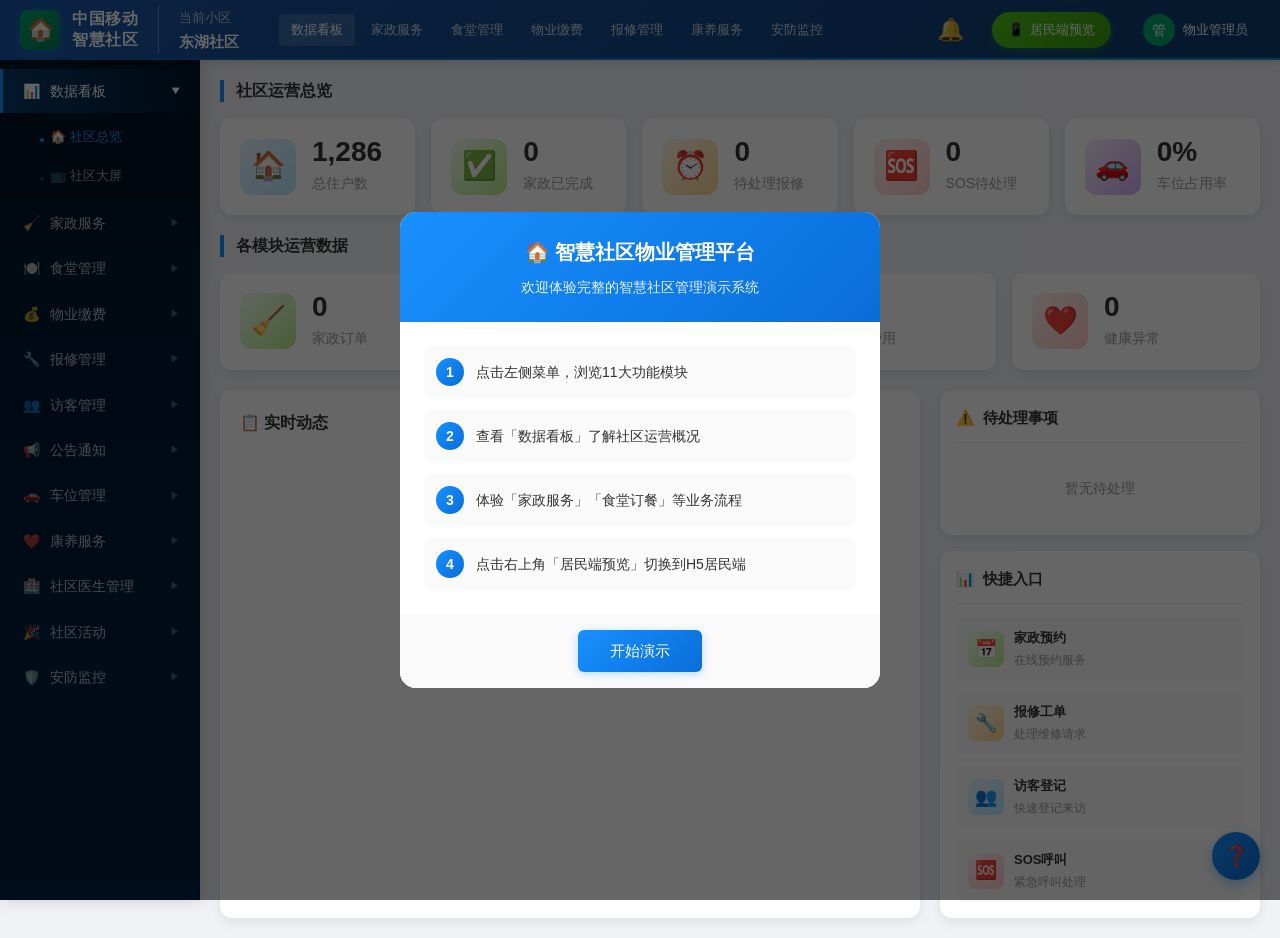
==== commit f880aa3b: "feat: PC端社区大屏首页全新改版并修复细节 - 社区大屏全部重写为可视化风格（深色科技风+网格背景+光效） - 新增5个核心指标卡片（辖区人口/家政订单/缴费率/报修/车位） - 新增6个功能模" ====
--- a/static/index.html
+++ b/static/index.html
@@ -4,6 +4,7 @@
     <meta charset="UTF-8">
     <meta name="viewport" content="width=device-width, initial-scale=1.0">
     <title>智慧社区物业管理平台</title>
+    <link rel="icon" type="image/svg+xml" href="data:image/svg+xml,%3Csvg xmlns='http://www.w3.org/2000/svg' viewBox='0 0 100 100'%3E%3Cdefs%3E%3ClinearGradient id='g' x1='0%25' y1='0%25' x2='100%25' y2='100%25'%3E%3Cstop offset='0%25' stop-color='%231890ff'/%3E%3Cstop offset='100%25' stop-color='%23096dd9'/%3E%3C/linearGradient%3E%3C/defs%3E%3Crect width='100' height='100' rx='20' fill='url(%23g)'/%3E%3Ctext x='50' y='68' font-size='52' text-anchor='middle' fill='white' font-family='Arial'%3E🏠%3C/text%3E%3C/svg%3E">
     <link rel="stylesheet" href="design-system.css">
     <link rel="stylesheet" href="https://cdnjs.cloudflare.com/ajax/libs/font-awesome/6.4.0/css/all.min.css">
     <style>
@@ -931,8 +932,8 @@
                     <span class="menu-arrow">▶</span>
                 </div>
                 <div class="submenu show" id="submenu-dashboard">
-                    <div class="submenu-item active" data-page="dashboard-home" onclick="showPage('dashboard-home')">· 社区总览</div>
-                    <div class="submenu-item" data-page="dashboard-screen" onclick="showPage('dashboard-screen')">· 社区大屏</div>
+                    <div class="submenu-item active" data-page="dashboard-home" onclick="showPage('dashboard-home')">🏠 社区总览</div>
+                    <div class="submenu-item" data-page="dashboard-screen" onclick="showPage('dashboard-screen')">📺 社区大屏</div>
                 </div>
                 
                 <div class="menu-item has-submenu" onclick="toggleSubmenu(this)" data-module="housekeeping">
@@ -1100,272 +1101,298 @@
                 </div>
             </div>
             
-            <!-- ========== 社区大屏展示 - 科技版 ========== -->
-            <div id="page-dashboard-screen" class="page-content" style="background: linear-gradient(135deg, #0a0e17 0%, #0d1526 50%, #0a1628 100%); min-height: calc(100vh - 100px); padding: 20px; margin: -20px -20px -20px; position: relative; overflow: hidden;">
-                <div style="position: absolute; top: 0; left: 0; right: 0; bottom: 0; background-image: linear-gradient(rgba(0,212,255,0.03) 1px, transparent 1px), linear-gradient(90deg, rgba(0,212,255,0.03) 1px, transparent 1px); background-size: 40px 40px; pointer-events: none;"></div>
-                <div style="position: absolute; top: 20%; left: 10%; width: 300px; height: 300px; background: radial-gradient(circle, rgba(0,212,255,0.15) 0%, transparent 70%); border-radius: 50%; animation: pulse 4s ease-in-out infinite;"></div>
-                <div style="position: absolute; bottom: 20%; right: 10%; width: 400px; height: 400px; background: radial-gradient(circle, rgba(139,92,246,0.1) 0%, transparent 70%); border-radius: 50%; animation: pulse 5s ease-in-out infinite 1s;"></div>
+            <!-- ========== 社区大屏展示 - 全新可视化版 ========== -->
+            <div id="page-dashboard-screen" class="page-content screen-wrapper" style="min-height:calc(100vh - 100px);margin:-20px;position:relative;overflow:hidden;background:linear-gradient(180deg,#0a1628 0%,#0d2137 30%,#0f2a45 60%,#0a1628 100%);">
+                <!-- 网格背景 -->
+                <div style="position:absolute;inset:0;background-image:linear-gradient(rgba(0,180,255,0.04) 1px,transparent 1px),linear-gradient(90deg,rgba(0,180,255,0.04) 1px,transparent 1px);background-size:40px 40px;pointer-events:none;"></div>
+                <!-- 光效 -->
+                <div style="position:absolute;top:-100px;left:50%;transform:translateX(-50%);width:600px;height:250px;background:radial-gradient(ellipse,rgba(0,180,255,0.12) 0%,transparent 70%);pointer-events:none;"></div>
                 
-                <div style="position: relative; z-index: 1;">
-                    <div style="background: linear-gradient(135deg, rgba(10,22,42,0.9) 0%, rgba(26,58,90,0.8) 50%, rgba(13,74,61,0.8) 100%); border-radius: 20px; padding: 30px; margin-bottom: 24px; box-shadow: 0 0 40px rgba(0,212,255,0.2), inset 0 0 60px rgba(0,212,255,0.05); border: 1px solid rgba(0,212,255,0.2);">
-                        <div style="display: flex; align-items: center; justify-content: space-between;">
-                            <div style="display: flex; align-items: center; gap: 16px;">
-                                <div style="width: 3px; height: 32px; background: linear-gradient(180deg, #00d4ff 0%, transparent 100%); border-radius: 2px;"></div>
-                                <h1 style="color: #00d4ff; font-size: 28px; font-weight: 700; letter-spacing: 3px; text-shadow: 0 0 20px rgba(0,212,255,0.5); font-family: 'Microsoft YaHei', sans-serif;">智慧东湖社区</h1>
-                                <div style="width: 3px; height: 32px; background: linear-gradient(180deg, #00d4ff 0%, transparent 100%); border-radius: 2px;"></div>
+                <div style="position:relative;z-index:1;padding:16px 20px;">
+                    <!-- ===== 顶部标题栏 ===== -->
+                    <div style="display:flex;align-items:center;justify-content:center;margin-bottom:16px;position:relative;">
+                        <div style="position:absolute;left:0;display:flex;align-items:center;gap:8px;">
+                            <button onclick="switchModule('dashboard')" style="background:rgba(0,180,255,0.1);border:1px solid rgba(0,180,255,0.3);color:#00b4ff;padding:6px 14px;border-radius:6px;cursor:pointer;font-size:13px;">← 返回</button>
+                        </div>
+                        <div style="text-align:center;">
+                            <h1 style="color:#fff;font-size:30px;font-weight:700;letter-spacing:6px;margin:0;background:linear-gradient(180deg,#fff 30%,#00b4ff 100%);-webkit-background-clip:text;-webkit-text-fill-color:transparent;">智慧东湖社区 · 综合管理可视化平台</h1>
+                            <div style="display:flex;align-items:center;justify-content:center;gap:10px;margin-top:6px;">
+                                <div style="width:60px;height:2px;background:linear-gradient(90deg,transparent,#00b4ff);"></div>
+                                <span style="color:rgba(255,255,255,0.5);font-size:12px;letter-spacing:2px;">DONGHU COMMUNITY</span>
+                                <div style="width:60px;height:2px;background:linear-gradient(90deg,#00b4ff,transparent);"></div>
                             </div>
-                            <button onclick="toggleFullscreen()" id="fullscreen-btn" style="background: linear-gradient(135deg, rgba(0,212,255,0.3) 0%, rgba(19,194,194,0.2) 100%); border: 1px solid rgba(0,212,255,0.4); border-radius: 10px; padding: 10px 16px; color: #00d4ff; cursor: pointer; font-size: 14px; display: flex; align-items: center; gap: 8px; transition: all 0.3s; font-family: 'Microsoft YaHei', sans-serif; font-weight: 500;">
-                                <span id="fullscreen-icon">⛶</span>
-                                <span id="fullscreen-text">全屏</span>
+                        </div>
+                        <div style="position:absolute;right:0;display:flex;align-items:center;gap:12px;">
+                            <div style="display:flex;align-items:center;gap:6px;">
+                                <span style="width:8px;height:8px;background:#52c41a;border-radius:50%;box-shadow:0 0 8px #52c41a;animation:screenBlink 2s infinite;"></span>
+                                <span style="color:rgba(255,255,255,0.6);font-size:12px;">运行中</span>
+                            </div>
+                            <span style="color:rgba(255,255,255,0.6);font-size:13px;font-family:monospace;" id="screen-time">2026-06-03 10:00:00</span>
+                            <button onclick="toggleFullscreen()" id="fullscreen-btn" style="background:rgba(0,180,255,0.15);border:1px solid rgba(0,180,255,0.4);color:#00b4ff;padding:6px 14px;border-radius:6px;cursor:pointer;font-size:13px;">
+                                <span id="fullscreen-icon">⛶</span> <span id="fullscreen-text">全屏</span>
                             </button>
                         </div>
-                        <div style="text-align: center; color: rgba(255,255,255,0.5); font-size: 14px; margin-top: 12px;">武汉洪山区梨园街道东湖社区 · 智慧社区管理平台</div>
-                        <div style="display: flex; justify-content: center; gap: 20px; margin-top: 16px;">
-                            <div style="display: flex; align-items: center; gap: 6px;">
-                                <span style="width: 8px; height: 8px; background: #52c41a; border-radius: 50%; box-shadow: 0 0 10px #52c41a; animation: blink 2s ease-in-out infinite;"></span>
-                                <span style="color: rgba(255,255,255,0.6); font-size: 12px;">系统运行正常</span>
+                    </div>
+
+                    <!-- ===== 核心指标行 ===== -->
+                    <div style="display:grid;grid-template-columns:repeat(5,1fr);gap:14px;margin-bottom:16px;">
+                        <div class="screen-stat-card" style="--accent:#00b4ff;">
+                            <div class="s-stat-top"><span class="s-stat-icon">👥</span><span class="s-stat-label">辖区人口</span></div>
+                            <div class="s-stat-value">15,000<span class="s-stat-unit">人</span></div>
+                            <div class="s-stat-sub">4800+户 · 8个小区</div>
+                        </div>
+                        <div class="screen-stat-card" style="--accent:#52c41a;">
+                            <div class="s-stat-top"><span class="s-stat-icon">🧹</span><span class="s-stat-label">家政订单</span></div>
+                            <div class="s-stat-value">156<span class="s-stat-unit">单</span></div>
+                            <div class="s-stat-sub">本月累计 · 98%满意</div>
+                        </div>
+                        <div class="screen-stat-card" style="--accent:#fa8c16;">
+                            <div class="s-stat-top"><span class="s-stat-icon">💰</span><span class="s-stat-label">物业缴费率</span></div>
+                            <div class="s-stat-value">92.3<span class="s-stat-unit">%</span></div>
+                            <div class="s-stat-sub">23户待缴 · 5月</div>
+                        </div>
+                        <div class="screen-stat-card" style="--accent:#8b5cf6;">
+                            <div class="s-stat-top"><span class="s-stat-icon">🔧</span><span class="s-stat-label">报修处理</span></div>
+                            <div class="s-stat-value">12<span class="s-stat-unit">单</span></div>
+                            <div class="s-stat-sub">待处理 · 85%完成率</div>
+                        </div>
+                        <div class="screen-stat-card" style="--accent:#13c2c2;">
+                            <div class="s-stat-top"><span class="s-stat-icon">🚗</span><span class="s-stat-label">车位使用率</span></div>
+                            <div class="s-stat-value">78.5<span class="s-stat-unit">%</span></div>
+                            <div class="s-stat-sub">空余128个 · 570车位</div>
+                        </div>
+                    </div>
+
+                    <!-- ===== 功能模块快捷入口 ===== -->
+                    <div style="background:rgba(0,150,255,0.04);border:1px solid rgba(0,180,255,0.12);border-radius:12px;padding:16px 20px;margin-bottom:16px;">
+                        <div style="display:flex;align-items:center;gap:10px;margin-bottom:12px;">
+                            <div style="width:3px;height:18px;background:linear-gradient(180deg,#00b4ff,#8b5cf6);border-radius:2px;"></div>
+                            <span style="color:#00b4ff;font-size:15px;font-weight:600;">⚡ 功能模块快捷入口</span>
+                        </div>
+                        <div style="display:grid;grid-template-columns:repeat(6,1fr);gap:10px;">
+                            <div class="screen-func-card" onclick="switchModule('housekeeping')" style="--bg:rgba(0,180,255,0.1);--border:rgba(0,180,255,0.25);">
+                                <div class="sfc-icon" style="background:linear-gradient(135deg,rgba(0,180,255,0.2),rgba(0,140,220,0.1));">🧹</div>
+                                <div class="sfc-name">家政服务</div>
+                                <div class="sfc-desc">预约·派单·评价</div>
                             </div>
-                            <div style="color: rgba(255,255,255,0.6); font-size: 12px;" id="screen-time">2026-06-01 10:00:00</div>
-                        </div>
-                    </div>
-
-                    <div style="background: rgba(10,22,42,0.8); border-radius: 16px; padding: 24px; margin-bottom: 24px; border: 1px solid rgba(0,212,255,0.15); box-shadow: 0 8px 32px rgba(0,0,0,0.4);">
-                        <div style="display: flex; align-items: center; gap: 12px; margin-bottom: 16px;">
-                            <div style="width: 4px; height: 20px; background: linear-gradient(180deg, #00d4ff 0%, #13c2c2 100%); border-radius: 2px;"></div>
-                            <h2 style="color: #00d4ff; font-size: 18px; font-weight: 600;">🏘️ 社区基础信息</h2>
-                        </div>
-                        <p style="color: rgba(255,255,255,0.7); font-size: 14px; line-height: 1.8; text-indent: 2em; margin-bottom: 12px;">
-                            东湖社区隶属于武汉市洪山区梨园街道，2009年9月正式成立，党群服务中心位于欢乐大道46号岳家嘴小区3栋1楼。社区地处欢乐大道与中北路交汇处，紧邻东湖风景区、徐东商圈，毗邻地铁4号线、8号线岳家嘴站，交通便利。
-                        </p>
-                        <p style="color: rgba(255,255,255,0.7); font-size: 14px; line-height: 1.8; text-indent: 2em;">
-                            社区总面积约0.23平方公里，划分16个网格，辖岳家嘴职工小区、东湖花园、东湖睿园等8个住宅小区，共计57栋楼栋，现有居民4800余户、常住人口约15000人，属于商品房、单位宿舍、还建房并存的混合型社区。
-                        </p>
-                        
-                        <div style="display: grid; grid-template-columns: repeat(4, 1fr); gap: 16px; margin-top: 24px; padding-top: 20px; border-top: 1px dashed rgba(0,212,255,0.2);">
-                            <div style="background: rgba(0,212,255,0.08); border-radius: 12px; padding: 20px; text-align: center; border: 1px solid rgba(0,212,255,0.15); transition: all 0.3s; cursor: pointer;">
-                                <div style="width: 56px; height: 56px; margin: 0 auto 12px; background: linear-gradient(135deg, rgba(0,212,255,0.3) 0%, rgba(19,194,194,0.2) 100%); border-radius: 14px; display: flex; align-items: center; justify-content: center; font-size: 28px; box-shadow: 0 0 20px rgba(0,212,255,0.2);">🗺️</div>
-                                <div style="font-size: 12px; color: rgba(255,255,255,0.5); margin-bottom: 6px;">辖区面积</div>
-                                <div style="font-size: 24px; font-weight: 700; color: #00d4ff; text-shadow: 0 0 10px rgba(0,212,255,0.5);">0.23<span style="font-size: 12px; color: rgba(255,255,255,0.5); margin-left: 2px;">平方公里</span></div>
+                            <div class="screen-func-card" onclick="switchModule('canteen')" style="--bg:rgba(250,140,22,0.1);--border:rgba(250,140,22,0.25);">
+                                <div class="sfc-icon" style="background:linear-gradient(135deg,rgba(250,140,22,0.2),rgba(210,120,10,0.1));">🍽️</div>
+                                <div class="sfc-name">食堂管理</div>
+                                <div class="sfc-desc">菜谱·订餐·库存</div>
                             </div>
-                            <div style="background: rgba(82,196,26,0.08); border-radius: 12px; padding: 20px; text-align: center; border: 1px solid rgba(82,196,26,0.15); transition: all 0.3s; cursor: pointer;">
-                                <div style="width: 56px; height: 56px; margin: 0 auto 12px; background: linear-gradient(135deg, rgba(82,196,26,0.3) 0%, rgba(56,158,13,0.2) 100%); border-radius: 14px; display: flex; align-items: center; justify-content: center; font-size: 28px; box-shadow: 0 0 20px rgba(82,196,26,0.2);">🏢</div>
-                                <div style="font-size: 12px; color: rgba(255,255,255,0.5); margin-bottom: 6px;">居民楼房</div>
-                                <div style="font-size: 24px; font-weight: 700; color: #52c41a; text-shadow: 0 0 10px rgba(82,196,26,0.5);">57<span style="font-size: 12px; color: rgba(255,255,255,0.5); margin-left: 2px;">栋</span></div>
+                            <div class="screen-func-card" onclick="switchModule('property')" style="--bg:rgba(82,196,26,0.1);--border:rgba(82,196,26,0.25);">
+                                <div class="sfc-icon" style="background:linear-gradient(135deg,rgba(82,196,26,0.2),rgba(56,158,13,0.1));">💰</div>
+                                <div class="sfc-name">物业缴费</div>
+                                <div class="sfc-desc">账单·收费·统计</div>
                             </div>
-                            <div style="background: rgba(250,140,22,0.08); border-radius: 12px; padding: 20px; text-align: center; border: 1px solid rgba(250,140,22,0.15); transition: all 0.3s; cursor: pointer;">
-                                <div style="width: 56px; height: 56px; margin: 0 auto 12px; background: linear-gradient(135deg, rgba(250,140,22,0.3) 0%, rgba(212,136,6,0.2) 100%); border-radius: 14px; display: flex; align-items: center; justify-content: center; font-size: 28px; box-shadow: 0 0 20px rgba(250,140,22,0.2);">🏠</div>
-                                <div style="font-size: 12px; color: rgba(255,255,255,0.5); margin-bottom: 6px;">住宅小区</div>
-                                <div style="font-size: 24px; font-weight: 700; color: #fa8c16; text-shadow: 0 0 10px rgba(250,140,22,0.5);">8<span style="font-size: 12px; color: rgba(255,255,255,0.5); margin-left: 2px;">个</span></div>
+                            <div class="screen-func-card" onclick="switchModule('repair')" style="--bg:rgba(255,77,79,0.1);--border:rgba(255,77,79,0.25);">
+                                <div class="sfc-icon" style="background:linear-gradient(135deg,rgba(255,77,79,0.2),rgba(200,40,40,0.1));">🔧</div>
+                                <div class="sfc-name">报修管理</div>
+                                <div class="sfc-desc">工单·派单·进度</div>
                             </div>
-                            <div style="background: rgba(139,92,246,0.08); border-radius: 12px; padding: 20px; text-align: center; border: 1px solid rgba(139,92,246,0.15); transition: all 0.3s; cursor: pointer;">
-                                <div style="width: 56px; height: 56px; margin: 0 auto 12px; background: linear-gradient(135deg, rgba(139,92,246,0.3) 0%, rgba(83,29,171,0.2) 100%); border-radius: 14px; display: flex; align-items: center; justify-content: center; font-size: 28px; box-shadow: 0 0 20px rgba(139,92,246,0.2);">📊</div>
-                                <div style="font-size: 12px; color: rgba(255,255,255,0.5); margin-bottom: 6px;">社区网格</div>
-                                <div style="font-size: 24px; font-weight: 700; color: #8b5cf6; text-shadow: 0 0 10px rgba(139,92,246,0.5);">16<span style="font-size: 12px; color: rgba(255,255,255,0.5); margin-left: 2px;">个</span></div>
+                            <div class="screen-func-card" onclick="switchModule('health')" style="--bg:rgba(139,92,246,0.1);--border:rgba(139,92,246,0.25);">
+                                <div class="sfc-icon" style="background:linear-gradient(135deg,rgba(139,92,246,0.2),rgba(83,29,171,0.1));">❤️</div>
+                                <div class="sfc-name">康养服务</div>
+                                <div class="sfc-desc">健康·SOS·照护</div>
                             </div>
-                        </div>
-                    </div>
-
-                    <div style="display: grid; grid-template-columns: repeat(3, 1fr); gap: 20px;">
-                        <div style="background: rgba(10,22,42,0.8); border-radius: 16px; padding: 24px; border: 1px solid rgba(0,212,255,0.15); box-shadow: 0 8px 32px rgba(0,0,0,0.4);">
-                            <div style="display: flex; align-items: center; gap: 12px; margin-bottom: 20px; padding-bottom: 16px; border-bottom: 2px solid rgba(0,212,255,0.3);">
-                                <span style="font-size: 20px;">👥</span>
-                                <h3 style="font-size: 16px; font-weight: 600; color: #00d4ff;">社区人口结构</h3>
+                            <div class="screen-func-card" onclick="switchModule('activity')" style="--bg:rgba(19,194,194,0.1);--border:rgba(19,194,194,0.25);">
+                                <div class="sfc-icon" style="background:linear-gradient(135deg,rgba(19,194,194,0.2),rgba(10,150,150,0.1));">🎉</div>
+                                <div class="sfc-name">社区活动</div>
+                                <div class="sfc-desc">发布·报名·统计</div>
                             </div>
-                            <div style="height: 220px; display: flex; align-items: center; justify-content: center;">
-                                <div style="position: relative; width: 150px; height: 150px;">
-                                    <svg viewBox="0 0 100 100">
-                                        <circle cx="50" cy="50" r="45" fill="none" stroke="rgba(0,212,255,0.1)" stroke-width="12"/>
-                                        <circle cx="50" cy="50" r="45" fill="none" stroke="url(#gradient1)" stroke-width="12" stroke-dasharray="238 283" stroke-dashoffset="0" transform="rotate(-90 50 50)" stroke-linecap="round"/>
-                                        <circle cx="50" cy="50" r="45" fill="none" stroke="url(#gradient2)" stroke-width="12" stroke-dasharray="45 283" stroke-dashoffset="-238" transform="rotate(-90 50 50)" stroke-linecap="round"/>
-                                        <defs>
-                                            <linearGradient id="gradient1" x1="0%" y1="0%" x2="100%" y2="100%">
-                                                <stop offset="0%" stop-color="#00d4ff"/>
-                                                <stop offset="100%" stop-color="#13c2c2"/>
-                                            </linearGradient>
-                                            <linearGradient id="gradient2" x1="0%" y1="0%" x2="100%" y2="100%">
-                                                <stop offset="0%" stop-color="#52c41a"/>
-                                                <stop offset="100%" stop-color="#389e0d"/>
-                                            </linearGradient>
-                                        </defs>
-                                    </svg>
-                                    <div style="position: absolute; top: 50%; left: 50%; transform: translate(-50%, -50%); text-align: center;">
-                                        <div style="font-size: 24px; font-weight: 700; color: #00d4ff; text-shadow: 0 0 10px rgba(0,212,255,0.5);">15000</div>
-                                        <div style="font-size: 12px; color: rgba(255,255,255,0.5);">常住人口</div>
-                                    </div>
+                        </div>
+                    </div>
+
+                    <!-- ===== 三列面板：社区概况 + 今日动态 + 告警信息 ===== -->
+                    <div style="display:grid;grid-template-columns:2fr 1fr 1fr;gap:14px;margin-bottom:16px;">
+                        <!-- 左：社区概况 -->
+                        <div class="screen-panel">
+                            <div class="sp-header"><span class="sp-dot" style="background:#00b4ff;"></span>🏘️ 社区概况</div>
+                            <div style="padding:16px 20px;">
+                                <p style="color:rgba(255,255,255,0.7);font-size:13px;line-height:1.8;margin:0;">
+                                    东湖社区隶属武汉市洪山区梨园街道，2009年成立，位于欢乐大道与中北路交汇处，紧邻东湖风景区、徐东商圈，地铁4/8号线岳家嘴站直达。辖区面积<span style="color:#00b4ff;">0.23平方公里</span>，划分<span style="color:#00b4ff;">16个网格</span>，辖8个住宅小区共<span style="color:#00b4ff;">57栋</span>楼栋，常住人口约<span style="color:#00b4ff;">15000人</span>。
+                                </p>
+                                <div style="display:grid;grid-template-columns:repeat(4,1fr);gap:10px;margin-top:14px;">
+                                    <div class="screen-info-item"><div class="sii-val" style="color:#00b4ff;">0.23</div><div class="sii-label">辖区面积(km²)</div></div>
+                                    <div class="screen-info-item"><div class="sii-val" style="color:#52c41a;">57</div><div class="sii-label">楼栋数</div></div>
+                                    <div class="screen-info-item"><div class="sii-val" style="color:#fa8c16;">8</div><div class="sii-label">住宅小区</div></div>
+                                    <div class="screen-info-item"><div class="sii-val" style="color:#8b5cf6;">16</div><div class="sii-label">社区网格</div></div>
                                 </div>
                             </div>
-                            <div style="display: flex; justify-content: center; gap: 20px; margin-top: 16px;">
-                                <div style="display: flex; align-items: center; gap: 8px;">
-                                    <div style="width: 14px; height: 14px; border-radius: 50%; background: linear-gradient(135deg, #00d4ff 0%, #13c2c2 100%); box-shadow: 0 0 10px rgba(0,212,255,0.5);"></div>
-                                    <span style="font-size: 12px; color: rgba(255,255,255,0.7);">常住人口 13500人</span>
+                        </div>
+                        <!-- 中：今日动态 -->
+                        <div class="screen-panel">
+                            <div class="sp-header"><span class="sp-dot" style="background:#52c41a;"></span>📋 今日动态</div>
+                            <div class="screen-feed" id="screen-feed">
+                                <div class="sf-item"><span class="sf-dot-live"></span><span>家政订单 <b style="color:#00b4ff;">JZ20260603001</b> 已派单</span><span class="sf-time">09:32</span></div>
+                                <div class="sf-item"><span class="sf-dot-new"></span><span>食堂午餐 <b>红烧肉+清蒸鱼</b> 开售</span><span class="sf-time">10:00</span></div>
+                                <div class="sf-item"><span class="sf-dot-new"></span><span>物业费 <b style="color:#fa8c16;">3户</b> 刚完成缴费</span><span class="sf-time">10:15</span></div>
+                                <div class="sf-item"><span class="sf-dot-new"></span><span>社区公告 <b>端午节活动</b> 已发布</span><span class="sf-time">10:30</span></div>
+                                <div class="sf-item"><span class="sf-dot-live"></span><span>报修工单 <b style="color:#ff4d4f;">BX20260603008</b> 待派单</span><span class="sf-time">10:42</span></div>
+                            </div>
+                        </div>
+                        <!-- 右：告警信息 -->
+                        <div class="screen-panel">
+                            <div class="sp-header"><span class="sp-dot" style="background:#ff4d4f;"></span>⚠️ 告警信息</div>
+                            <div class="screen-feed" id="screen-alerts">
+                                <div class="sf-item alert"><span>🔴 3栋消防通道占用</span><span class="sf-time">10:20</span></div>
+                                <div class="sf-item warn"><span>🟡 5栋电梯维保到期</span><span class="sf-time">今日</span></div>
+                                <div class="sf-item info2"><span>🟢 系统巡检正常</span><span class="sf-time">09:00</span></div>
+                            </div>
+                        </div>
+                    </div>
+
+                    <!-- ===== 底部两列：荣誉统计 + 配套服务 ===== -->
+                    <div style="display:grid;grid-template-columns:1fr 1fr;gap:14px;margin-bottom:16px;">
+                        <div class="screen-panel">
+                            <div class="sp-header"><span class="sp-dot" style="background:#fa8c16;"></span>🏆 社区荣誉</div>
+                            <div style="padding:16px 20px;display:flex;gap:16px;align-items:center;">
+                                <div style="flex:1;">
+                                    <div class="honor-bar"><span>省级</span><div class="honor-fill" style="width:60%;background:linear-gradient(90deg,#00b4ff,#13c2c2);">2项</div></div>
+                                    <div class="honor-bar" style="margin-top:10px;"><span>市级</span><div class="honor-fill" style="width:80%;background:linear-gradient(90deg,#52c41a,#389e0d);">4项</div></div>
+                                    <div class="honor-bar" style="margin-top:10px;"><span>区级</span><div class="honor-fill" style="width:100%;background:linear-gradient(90deg,#fa8c16,#d46b08);">6项</div></div>
                                 </div>
-                                <div style="display: flex; align-items: center; gap: 8px;">
-                                    <div style="width: 14px; height: 14px; border-radius: 50%; background: linear-gradient(135deg, #52c41a 0%, #389e0d 100%); box-shadow: 0 0 10px rgba(82,196,26,0.5);"></div>
-                                    <span style="font-size: 12px; color: rgba(255,255,255,0.7);">流动人口 1500人</span>
+                                <div style="color:rgba(255,255,255,0.5);font-size:12px;line-height:1.8;max-width:200px;">
+                                    湖北省综合减灾示范社区<br>洪山区应急服务站示范站<br>武汉市文明社区等
                                 </div>
                             </div>
                         </div>
-
-                        <div style="background: rgba(10,22,42,0.8); border-radius: 16px; padding: 24px; border: 1px solid rgba(82,196,26,0.15); box-shadow: 0 8px 32px rgba(0,0,0,0.4);">
-                            <div style="display: flex; align-items: center; gap: 12px; margin-bottom: 20px; padding-bottom: 16px; border-bottom: 2px solid rgba(82,196,26,0.3);">
-                                <span style="font-size: 20px;">🏫</span>
-                                <h3 style="font-size: 16px; font-weight: 600; color: #52c41a;">社区配套服务</h3>
+                        <div class="screen-panel">
+                            <div class="sp-header"><span class="sp-dot" style="background:#8b5cf6;"></span>🏫 配套服务覆盖率</div>
+                            <div style="padding:16px 20px;display:flex;justify-content:space-around;align-items:flex-end;height:120px;">
+                                <div class="serve-col"><div class="serve-bar" style="height:80px;background:linear-gradient(180deg,#00b4ff,#0d5e8a);">80%</div><span>教育</span></div>
+                                <div class="serve-col"><div class="serve-bar" style="height:100px;background:linear-gradient(180deg,#52c41a,#2d6e0e);">100%</div><span>医疗</span></div>
+                                <div class="serve-col"><div class="serve-bar" style="height:70px;background:linear-gradient(180deg,#fa8c16,#a0520a);">70%</div><span>养老</span></div>
+                                <div class="serve-col"><div class="serve-bar" style="height:90px;background:linear-gradient(180deg,#8b5cf6,#4a1d96);">90%</div><span>文化</span></div>
                             </div>
-                            <div style="height: 220px; display: flex; align-items: flex-end; justify-content: space-around; padding-bottom: 20px;">
-                                <div style="display: flex; flex-direction: column; align-items: center; gap: 10px;">
-                                    <div style="width: 50px; background: linear-gradient(180deg, rgba(0,212,255,0.8) 0%, rgba(19,194,194,0.6) 100%); border-radius: 8px 8px 0 0; text-align: center; color: white; font-size: 12px; font-weight: 600; padding-top: 6px; height: 80px; display: flex; align-items: flex-start; justify-content: center; box-shadow: 0 0 15px rgba(0,212,255,0.4);">80%</div>
-                                    <span style="font-size: 12px; color: rgba(255,255,255,0.6);">教育设施</span>
-                                </div>
-                                <div style="display: flex; flex-direction: column; align-items: center; gap: 10px;">
-                                    <div style="width: 50px; background: linear-gradient(180deg, rgba(82,196,26,0.8) 0%, rgba(56,158,13,0.6) 100%); border-radius: 8px 8px 0 0; text-align: center; color: white; font-size: 12px; font-weight: 600; padding-top: 6px; height: 100px; display: flex; align-items: flex-start; justify-content: center; box-shadow: 0 0 15px rgba(82,196,26,0.4);">100%</div>
-                                    <span style="font-size: 12px; color: rgba(255,255,255,0.6);">医疗服务</span>
-                                </div>
-                                <div style="display: flex; flex-direction: column; align-items: center; gap: 10px;">
-                                    <div style="width: 50px; background: linear-gradient(180deg, rgba(250,140,22,0.8) 0%, rgba(212,136,6,0.6) 100%); border-radius: 8px 8px 0 0; text-align: center; color: white; font-size: 12px; font-weight: 600; padding-top: 6px; height: 70px; display: flex; align-items: flex-start; justify-content: center; box-shadow: 0 0 15px rgba(250,140,22,0.4);">70%</div>
-                                    <span style="font-size: 12px; color: rgba(255,255,255,0.6);">养老服务</span>
-                                </div>
-                                <div style="display: flex; flex-direction: column; align-items: center; gap: 10px;">
-                                    <div style="width: 50px; background: linear-gradient(180deg, rgba(139,92,246,0.8) 0%, rgba(83,29,171,0.6) 100%); border-radius: 8px 8px 0 0; text-align: center; color: white; font-size: 12px; font-weight: 600; padding-top: 6px; height: 90px; display: flex; align-items: flex-start; justify-content: center; box-shadow: 0 0 15px rgba(139,92,246,0.4);">90%</div>
-                                    <span style="font-size: 12px; color: rgba(255,255,255,0.6);">文化设施</span>
-                                </div>
-                            </div>
-                        </div>
-
-                        <div style="background: rgba(10,22,42,0.8); border-radius: 16px; padding: 24px; border: 1px solid rgba(250,140,22,0.15); box-shadow: 0 8px 32px rgba(0,0,0,0.4);">
-                            <div style="display: flex; align-items: center; gap: 12px; margin-bottom: 20px; padding-bottom: 16px; border-bottom: 2px solid rgba(250,140,22,0.3);">
-                                <span style="font-size: 20px;">🏆</span>
-                                <h3 style="font-size: 16px; font-weight: 600; color: #fa8c16;">社区荣誉统计</h3>
-                            </div>
-                            <div style="height: 220px; display: flex; flex-direction: column; justify-content: center; gap: 20px;">
-                                <div style="display: flex; align-items: center; gap: 14px;">
-                                    <span style="font-size: 13px; color: rgba(255,255,255,0.6); width: 60px;">省级</span>
-                                    <div style="flex: 1; height: 28px; background: rgba(255,255,255,0.05); border-radius: 6px; overflow: hidden; border: 1px solid rgba(0,212,255,0.2);">
-                                        <div style="height: 100%; width: 60%; background: linear-gradient(90deg, rgba(0,212,255,0.8) 0%, rgba(19,194,194,0.6) 100%); display: flex; align-items: center; padding-left: 12px; color: white; font-size: 12px; font-weight: 600; box-shadow: 0 0 10px rgba(0,212,255,0.3);">2项荣誉</div>
-                                    </div>
-                                </div>
-                                <div style="display: flex; align-items: center; gap: 14px;">
-                                    <span style="font-size: 13px; color: rgba(255,255,255,0.6); width: 60px;">市级</span>
-                                    <div style="flex: 1; height: 28px; background: rgba(255,255,255,0.05); border-radius: 6px; overflow: hidden; border: 1px solid rgba(82,196,26,0.2);">
-                                        <div style="height: 100%; width: 80%; background: linear-gradient(90deg, rgba(82,196,26,0.8) 0%, rgba(56,158,13,0.6) 100%); display: flex; align-items: center; padding-left: 12px; color: white; font-size: 12px; font-weight: 600; box-shadow: 0 0 10px rgba(82,196,26,0.3);">4项荣誉</div>
-                                    </div>
-                                </div>
-                                <div style="display: flex; align-items: center; gap: 14px;">
-                                    <span style="font-size: 13px; color: rgba(255,255,255,0.6); width: 60px;">区级</span>
-                                    <div style="flex: 1; height: 28px; background: rgba(255,255,255,0.05); border-radius: 6px; overflow: hidden; border: 1px solid rgba(250,140,22,0.2);">
-                                        <div style="height: 100%; width: 100%; background: linear-gradient(90deg, rgba(250,140,22,0.8) 0%, rgba(212,136,6,0.6) 100%); display: flex; align-items: center; padding-left: 12px; color: white; font-size: 12px; font-weight: 600; box-shadow: 0 0 10px rgba(250,140,22,0.3);">6项荣誉</div>
-                                    </div>
-                                </div>
-                            </div>
-                            <div style="margin-top: 16px; padding-top: 16px; border-top: 1px solid rgba(255,255,255,0.1);">
-                                <p style="font-size: 12px; color: rgba(255,255,255,0.6); line-height: 1.6;">
-                                    社区先后获评湖北省综合减灾示范社区、洪山区应急服务站示范站等多项荣誉，基层治理成效显著。
-                                </p>
-                            </div>
-                        </div>
-                    </div>
-
-                    <div style="background: rgba(10,22,42,0.9); border-radius: 16px; padding: 20px; margin-top: 24px; border: 1px solid rgba(0,212,255,0.15); display: flex; justify-content: space-between; align-items: center;">
-                        <div style="display: flex; align-items: center; gap: 12px;">
-                            <span style="color: #00d4ff; font-size: 16px;">📍</span>
-                            <span style="color: rgba(255,255,255,0.8); font-size: 14px;">地址：武汉市洪山区欢乐大道46号岳家嘴小区3栋1楼</span>
-                        </div>
-                        <div style="display: flex; align-items: center; gap: 12px;">
-                            <span style="color: #52c41a; font-size: 16px;">📞</span>
-                            <span style="color: rgba(255,255,255,0.8); font-size: 14px;">联系电话：027-88511880</span>
-                        </div>
-                    </div>
-                </div>
-
+                        </div>
+                    </div>
+
+                    <!-- ===== 底部信息条 ===== -->
+                    <div style="display:flex;justify-content:space-between;align-items:center;background:rgba(0,150,255,0.04);border:1px solid rgba(0,180,255,0.1);border-radius:10px;padding:12px 20px;">
+                        <span style="color:rgba(255,255,255,0.6);font-size:13px;">📍 武汉市洪山区欢乐大道46号岳家嘴小区3栋1楼</span>
+                        <span style="color:rgba(255,255,255,0.6);font-size:13px;">📞 027-88511880</span>
+                        <span style="color:rgba(255,255,255,0.4);font-size:12px;">数据更新时间：<span id="screen-update-time">--</span></span>
+                    </div>
+                </div>
+
+                <!-- 大屏专属动画样式 -->
                 <style>
-                    @keyframes pulse {
-                        0%, 100% { opacity: 0.5; transform: scale(1); }
-                        50% { opacity: 1; transform: scale(1.1); }
+                    @keyframes screenBlink { 0%,100%{opacity:1;} 50%{opacity:0.3;} }
+                    @keyframes screenPulse { 0%,100%{opacity:0.6;transform:scale(1);} 50%{opacity:1;transform:scale(1.05);} }
+                    
+                    .screen-stat-card {
+                        background:rgba(0,150,255,0.06);border:1px solid rgba(0,180,255,0.1);
+                        border-radius:12px;padding:16px 18px;position:relative;overflow:hidden;
+                        transition:all 0.3s;cursor:pointer;
                     }
-                    @keyframes blink {
-                        0%, 100% { opacity: 1; }
-                        50% { opacity: 0.3; }
+                    .screen-stat-card::before {
+                        content:'';position:absolute;top:0;left:0;right:0;height:3px;
+                        background:var(--accent);
                     }
+                    .screen-stat-card:hover {
+                        border-color:var(--accent);
+                        box-shadow:0 0 20px color-mix(in srgb,var(--accent) 30%,transparent);
+                        transform:translateY(-2px);
+                    }
+                    .s-stat-top {display:flex;align-items:center;gap:8px;margin-bottom:10px;}
+                    .s-stat-icon {font-size:18px;}
+                    .s-stat-label {color:rgba(255,255,255,0.5);font-size:13px;}
+                    .s-stat-value {font-size:28px;font-weight:700;color:#fff;margin-bottom:4px;}
+                    .s-stat-unit {font-size:13px;color:rgba(255,255,255,0.5);margin-left:4px;}
+                    .s-stat-sub {font-size:12px;color:rgba(255,255,255,0.35);}
+                    
+                    .screen-func-card {
+                        background:var(--bg);border:1px solid var(--border);
+                        border-radius:10px;padding:14px 12px;text-align:center;
+                        cursor:pointer;transition:all 0.3s;
+                    }
+                    .screen-func-card:hover {
+                        transform:translateY(-3px);
+                        box-shadow:0 6px 20px rgba(0,0,0,0.3);
+                        border-color:var(--accent, #00b4ff);
+                    }
+                    .sfc-icon {width:44px;height:44px;border-radius:12px;display:flex;align-items:center;justify-content:center;font-size:22px;margin:0 auto 8px;}
+                    .sfc-name {color:#fff;font-size:14px;font-weight:600;margin-bottom:4px;}
+                    .sfc-desc {color:rgba(255,255,255,0.4);font-size:11px;}
+
+                    .screen-panel {
+                        background:rgba(0,150,255,0.04);border:1px solid rgba(0,180,255,0.08);
+                        border-radius:12px;overflow:hidden;
+                    }
+                    .sp-header {
+                        padding:12px 20px;color:#fff;font-size:14px;font-weight:600;
+                        display:flex;align-items:center;gap:10px;
+                        border-bottom:1px solid rgba(255,255,255,0.06);
+                        background:rgba(0,150,255,0.04);
+                    }
+                    .sp-dot {width:8px;height:8px;border-radius:50%;box-shadow:0 0 6px currentColor;}
+                    
+                    .screen-info-item {text-align:center;padding:10px;background:rgba(255,255,255,0.03);border-radius:8px;}
+                    .sii-val {font-size:22px;font-weight:700;}
+                    .sii-label {font-size:11px;color:rgba(255,255,255,0.4);margin-top:4px;}
+                    
+                    .screen-feed {padding:12px 16px;}
+                    .sf-item {display:flex;align-items:center;gap:8px;padding:8px 0;border-bottom:1px solid rgba(255,255,255,0.04);font-size:12px;color:rgba(255,255,255,0.6);justify-content:space-between;}
+                    .sf-item:last-child {border-bottom:none;}
+                    .sf-dot-live {width:6px;height:6px;border-radius:50%;background:#00b4ff;animation:screenBlink 1.5s infinite;flex-shrink:0;}
+                    .sf-dot-new {width:6px;height:6px;border-radius:50%;background:#52c41a;flex-shrink:0;}
+                    .sf-time {color:rgba(255,255,255,0.3);font-size:11px;flex-shrink:0;}
+                    .sf-item.alert span:first-child {color:#ff4d4f;}
+                    .sf-item.warn span:first-child {color:#fa8c16;}
+                    .sf-item.info2 span:first-child {color:#52c41a;}
+                    
+                    .honor-bar {display:flex;align-items:center;gap:8px;}
+                    .honor-bar > span {color:rgba(255,255,255,0.5);font-size:12px;width:36px;}
+                    .honor-fill {height:26px;border-radius:4px;display:flex;align-items:center;padding-left:12px;color:#fff;font-size:12px;font-weight:600;min-width:40px;}
+                    
+                    .serve-col {display:flex;flex-direction:column;align-items:center;gap:8px;}
+                    .serve-bar {width:44px;border-radius:6px 6px 0 0;display:flex;align-items:flex-start;justify-content:center;padding-top:8px;color:#fff;font-size:12px;font-weight:600;}
+                    .serve-col > span {color:rgba(255,255,255,0.5);font-size:12px;}
                 </style>
+
                 <script>
                     function updateTime() {
-                        const now = new Date();
-                        const timeStr = now.toLocaleString('zh-CN', {
-                            year: 'numeric',
-                            month: '2-digit',
-                            day: '2-digit',
-                            hour: '2-digit',
-                            minute: '2-digit',
-                            second: '2-digit'
-                        });
-                        const elem = document.getElementById('screen-time');
-                        if (elem) elem.textContent = timeStr;
+                        var now = new Date();
+                        var ts = now.getFullYear()+'-'+String(now.getMonth()+1).padStart(2,'0')+'-'+String(now.getDate()).padStart(2,'0')+' '+String(now.getHours()).padStart(2,'0')+':'+String(now.getMinutes()).padStart(2,'0')+':'+String(now.getSeconds()).padStart(2,'0');
+                        var el = document.getElementById('screen-time');
+                        if(el) el.textContent = ts;
+                        var el2 = document.getElementById('screen-update-time');
+                        if(el2) el2.textContent = ts;
                     }
                     updateTime();
                     setInterval(updateTime, 1000);
 
-                    function toggleFullscreen() {
-                        const elem = document.getElementById('page-dashboard-screen');
-                        const btn = document.getElementById('fullscreen-btn');
-                        const icon = document.getElementById('fullscreen-icon');
-                        const text = document.getElementById('fullscreen-text');
-                        
-                        if (!document.fullscreenElement && !document.webkitFullscreenElement && !document.mozFullScreenElement && !document.msFullscreenElement) {
-                            if (elem.requestFullscreen) {
-                                elem.requestFullscreen();
-                            } else if (elem.webkitRequestFullscreen) {
-                                elem.webkitRequestFullscreen();
-                            } else if (elem.mozRequestFullScreen) {
-                                elem.mozRequestFullScreen();
-                            } else if (elem.msRequestFullscreen) {
-                                elem.msRequestFullscreen();
+                    (function(){
+                        var evts = ['fullscreenchange','webkitfullscreenchange','mozfullscreenchange','MSFullscreenChange'];
+                        var doc = document;
+                        function updBtn() {
+                            var i = document.getElementById('fullscreen-icon');
+                            var t = document.getElementById('fullscreen-text');
+                            var b = document.getElementById('fullscreen-btn');
+                            var isFs = doc.fullscreenElement || doc.webkitFullscreenElement || doc.mozFullScreenElement || doc.msFullscreenElement;
+                            if(i&&t&&b){
+                                if(isFs){ i.textContent='⛶';t.textContent='退出';b.style.background='rgba(82,196,26,0.25)';b.style.borderColor='rgba(82,196,26,0.4)';b.style.color='#52c41a'; }
+                                else { i.textContent='⛶';t.textContent='全屏';b.style.background='rgba(0,180,255,0.15)';b.style.borderColor='rgba(0,180,255,0.4)';b.style.color='#00b4ff'; }
                             }
-                            icon.textContent = '⛶';
-                            text.textContent = '退出全屏';
-                            btn.style.background = 'linear-gradient(135deg, rgba(82,196,26,0.3) 0%, rgba(56,158,13,0.2) 100%)';
-                            btn.style.borderColor = 'rgba(82,196,26,0.4)';
-                            btn.style.color = '#52c41a';
-                        } else {
-                            if (document.exitFullscreen) {
-                                document.exitFullscreen();
-                            } else if (document.webkitExitFullscreen) {
-                                document.webkitExitFullscreen();
-                            } else if (document.mozCancelFullScreen) {
-                                document.mozCancelFullScreen();
-                            } else if (document.msExitFullscreen) {
-                                document.msExitFullscreen();
+                        }
+                        evts.forEach(function(e){ doc.addEventListener(e,updBtn); });
+                        window.toggleFullscreen = function(){
+                            var el = document.getElementById('page-dashboard-screen');
+                            var isFs = doc.fullscreenElement || doc.webkitFullscreenElement || doc.mozFullScreenElement || doc.msFullscreenElement;
+                            if(!isFs){
+                                if(el.requestFullscreen) el.requestFullscreen();
+                                else if(el.webkitRequestFullscreen) el.webkitRequestFullscreen();
+                                else if(el.mozRequestFullScreen) el.mozRequestFullScreen();
+                                else if(el.msRequestFullscreen) el.msRequestFullscreen();
+                            } else {
+                                if(doc.exitFullscreen) doc.exitFullscreen();
+                                else if(doc.webkitExitFullscreen) doc.webkitExitFullscreen();
+                                else if(doc.mozCancelFullScreen) doc.mozCancelFullScreen();
+                                else if(doc.msExitFullscreen) doc.msExitFullscreen();
                             }
-                            icon.textContent = '⛶';
-                            text.textContent = '全屏';
-                            btn.style.background = 'linear-gradient(135deg, rgba(0,212,255,0.3) 0%, rgba(19,194,194,0.2) 100%)';
-                            btn.style.borderColor = 'rgba(0,212,255,0.4)';
-                            btn.style.color = '#00d4ff';
-                        }
-                    }
-
-                    document.addEventListener('fullscreenchange', updateFullscreenBtn);
-                    document.addEventListener('webkitfullscreenchange', updateFullscreenBtn);
-                    document.addEventListener('mozfullscreenchange', updateFullscreenBtn);
-                    document.addEventListener('MSFullscreenChange', updateFullscreenBtn);
-
-                    function updateFullscreenBtn() {
-                        const icon = document.getElementById('fullscreen-icon');
-                        const text = document.getElementById('fullscreen-text');
-                        const btn = document.getElementById('fullscreen-btn');
-                        
-                        if (document.fullscreenElement || document.webkitFullscreenElement || document.mozFullScreenElement || document.msFullscreenElement) {
-                            icon.textContent = '⛶';
-                            text.textContent = '退出全屏';
-                            btn.style.background = 'linear-gradient(135deg, rgba(82,196,26,0.3) 0%, rgba(56,158,13,0.2) 100%)';
-                            btn.style.borderColor = 'rgba(82,196,26,0.4)';
-                            btn.style.color = '#52c41a';
-                        } else {
-                            icon.textContent = '⛶';
-                            text.textContent = '全屏';
-                            btn.style.background = 'linear-gradient(135deg, rgba(0,212,255,0.3) 0%, rgba(19,194,194,0.2) 100%)';
-                            btn.style.borderColor = 'rgba(0,212,255,0.4)';
-                            btn.style.color = '#00d4ff';
-                        }
-                    }
+                        };
+                    })();
                 </script>
             </div>
 
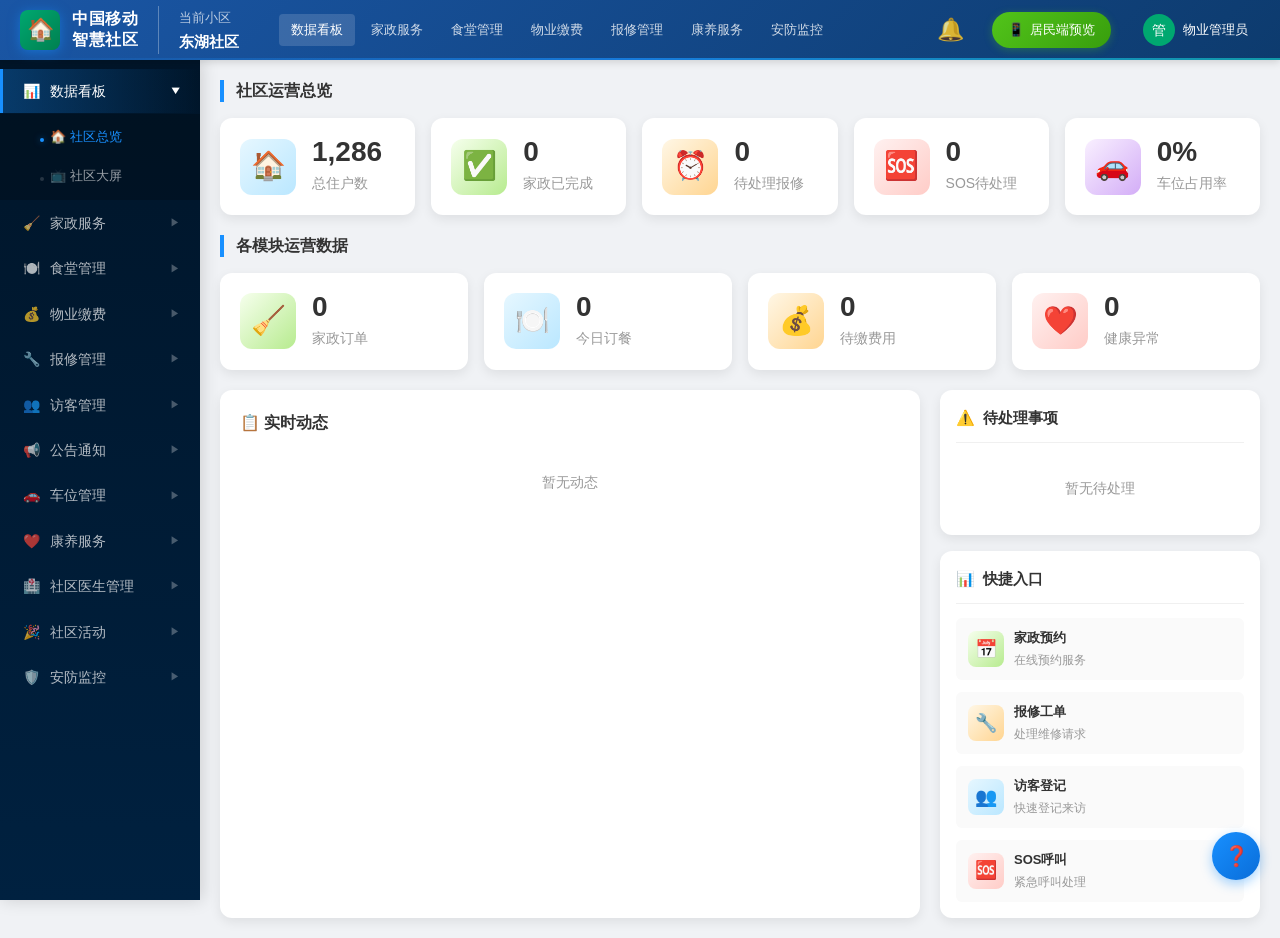
==== commit a9a623ac: "fix: 移除PC端演示引导弹窗 - 删除 guide-modal HTML 及 CSS - 删除 closeGuide 函数 - 删除 DOMContentLoaded 中首次访问自动显示引导逻辑 " ====
--- a/static/index.html
+++ b/static/index.html
@@ -957,6 +957,9 @@
                     <div class="submenu-item" data-page="canteen-ingredients" onclick="showPage('canteen-ingredients')">· 食材库存</div>
                     <div class="submenu-item" data-page="canteen-menus" onclick="showPage('canteen-menus')">· 每日菜谱</div>
                     <div class="submenu-item" data-page="canteen-gallery" onclick="showPage('canteen-gallery')">· 食堂风采</div>
+                    <div class="submenu-item" data-page="canteen-rooms" onclick="showPage('canteen-rooms')">🏠 包房管理</div>
+                    <div class="submenu-item" data-page="canteen-mealsets" onclick="showPage('canteen-mealsets')">📦 套餐管理</div>
+                    <div class="submenu-item" data-page="canteen-takeout" onclick="showPage('canteen-takeout')">🛵 外卖管理</div>
                 </div>
                 
                 <div class="menu-item has-submenu" onclick="toggleSubmenu(this)" data-module="property">
@@ -993,8 +996,8 @@
                     <span class="menu-arrow">▶</span>
                 </div>
                 <div class="submenu" id="submenu-announcement">
-                    <div class="submenu-item" data-page="announcement-home" onclick="showPage('announcement-home')">· 公告概览</div>
-                    <div class="submenu-item" data-page="announcement-list" onclick="showPage('announcement-list')">· 公告管理</div>
+                    <div class="submenu-item" data-page="announcement-home" onclick="showPage('announcement-home')">📊 公告概览</div>
+                    <div class="submenu-item" data-page="announcement-list" onclick="showPage('announcement-list')">📋 公告管理</div>
                 </div>
                 
                 <div class="menu-item has-submenu" onclick="toggleSubmenu(this)" data-module="parking">
@@ -1659,6 +1662,40 @@
                     </table>
                 </div>
             </div>
+            <!-- ========== 食堂 - 包房管理 ========== -->
+            <div id="page-canteen-rooms" class="page-content">
+                <div class="overview-section">
+                    <h2 class="section-title">包房库存</h2>
+                    <div class="overview-cards" id="rooms-cards"><div style="text-align:center;color:#999;padding:20px;">加载中...</div></div>
+                </div>
+                <div class="table-section">
+                    <div class="table-header"><span class="table-title">📋 包房预订列表</span></div>
+                    <table class="data-table">
+                        <thead><tr><th>包房</th><th>客户</th><th>电话</th><th>人数</th><th>日期</th><th>时间</th><th>用途</th><th>状态</th><th>操作</th></tr></thead>
+                        <tbody id="room-reservations-tbody"><tr><td colspan="9" class="loading">加载中</td></tr></tbody>
+                    </table>
+                </div>
+            </div>
+            <!-- ========== 食堂 - 套餐管理 ========== -->
+            <div id="page-canteen-mealsets" class="page-content">
+                <div class="table-section">
+                    <div class="table-header"><span class="table-title">📦 套餐档位管理</span><div class="table-actions"><button class="btn btn-primary btn-sm" onclick="openMealSetModal()">+ 新增档位</button></div></div>
+                    <table class="data-table">
+                        <thead><tr><th>档位</th><th>价格</th><th>说明</th><th>排序</th><th>本周菜单</th><th>操作</th></tr></thead>
+                        <tbody id="meal-sets-tbody"><tr><td colspan="6" class="loading">加载中</td></tr></tbody>
+                    </table>
+                </div>
+            </div>
+            <!-- ========== 食堂 - 外卖管理 ========== -->
+            <div id="page-canteen-takeout" class="page-content">
+                <div class="table-section">
+                    <div class="table-header"><span class="table-title">🛵 外卖订单管理</span></div>
+                    <table class="data-table">
+                        <thead><tr><th>订单号</th><th>客户</th><th>电话</th><th>地址</th><th>菜品</th><th>金额</th><th>日期</th><th>状态</th><th>操作</th></tr></thead>
+                        <tbody id="takeout-orders-tbody"><tr><td colspan="9" class="loading">加载中</td></tr></tbody>
+                    </table>
+                </div>
+            </div>
             <!-- ========== 物业缴费 - 概览 ========== -->
             <div id="page-property-home" class="page-content">
                 <div class="overview-section">
@@ -2296,38 +2333,6 @@
     <!-- Toast提示 -->
     <div id="toast" class="toast" style="display:none;"></div>
     
-    <!-- 演示引导弹窗 -->
-    <div class="guide-modal" id="guideModal">
-        <div class="guide-content">
-            <div class="guide-header">
-                <h2>🏠 智慧社区物业管理平台</h2>
-                <p>欢迎体验完整的智慧社区管理演示系统</p>
-            </div>
-            <div class="guide-body">
-                <div class="guide-steps">
-                    <div class="guide-step">
-                        <div class="guide-step-num">1</div>
-                        <div class="guide-step-text">点击左侧菜单，浏览11大功能模块</div>
-                    </div>
-                    <div class="guide-step">
-                        <div class="guide-step-num">2</div>
-                        <div class="guide-step-text">查看「数据看板」了解社区运营概况</div>
-                    </div>
-                    <div class="guide-step">
-                        <div class="guide-step-num">3</div>
-                        <div class="guide-step-text">体验「家政服务」「食堂订餐」等业务流程</div>
-                    </div>
-                    <div class="guide-step">
-                        <div class="guide-step-num">4</div>
-                        <div class="guide-step-text">点击右上角「居民端预览」切换到H5居民端</div>
-                    </div>
-                </div>
-            </div>
-            <div class="guide-footer">
-                <button class="btn btn-primary" id="guideCloseBtn" onclick="window.closeGuide()" style="padding: 10px 32px; font-size: 15px; cursor: pointer;">开始演示</button>
-            </div>
-        </div>
-    </div>
     
     <!-- 演示帮助面板 -->
     <div class="help-panel" id="helpPanel">
@@ -2364,13 +2369,6 @@
     <div class="help-btn" onclick="toggleHelpPanel()" title="演示帮助">❓</div>
     
     <script>
-        // 引导弹窗关闭函数（提前定义，确保 onclick 可访问）
-        window.closeGuide = function() {
-            var modal = document.getElementById('guideModal');
-            if (modal) modal.style.display = 'none';
-            localStorage.setItem('smartCommunityGuideShown', 'true');
-        };
-
         const API_BASE = '';
         let currentServiceType = 'cleaning';
         let staffList = [];
@@ -2380,7 +2378,7 @@
         const ctStatusMap = { 'pending': '待确认', 'confirmed': '已确认', 'completed': '已完成' };
         const propStatusMap = { 'unpaid': '待缴费', 'paid': '已缴费', 'overdue': '已逾期' };
         const repairStatusMap = { 'pending': '待受理', 'assigned': '已派单', 'processing': '维修中', 'completed': '已完成' };
-        const visitorStatusMap = { 'inside': '在访中', 'outside': '已离开' };
+        const visitorStatusMap = { 'pending': '待确认', 'inside': '在访中', 'outside': '已离开' };
         const sosStatusMap = { 'pending': '待处理', 'handling': '处理中', 'handled': '已处理' };
         const careStatusMap = { 'active': '进行中', 'completed': '已完成' };
         const parkingStatusMap = { 'available': '空闲', 'occupied': '已占用', 'reserved': '已预留' };
@@ -2392,10 +2390,6 @@
         
         document.addEventListener('DOMContentLoaded', function() {
             showPage('dashboard-home');
-            // 首次访问显示引导
-            if (!localStorage.getItem('smartCommunityGuideShown')) {
-                document.getElementById('guideModal').style.display = 'flex';
-            }
         });
         
         // ========== 演示引导功能 ==========
@@ -2491,6 +2485,9 @@
                 case 'canteen-ingredients': loadIngredients(); break;
                 case 'canteen-menus': loadCanteenMenusAdmin(); break;
                 case 'canteen-gallery': loadCanteenGalleryAdmin(); break;
+                case 'canteen-rooms': loadCanteenRooms(); break;
+                case 'canteen-mealsets': loadMealSets(); break;
+                case 'canteen-takeout': loadTakeoutOrders(); break;
                 case 'property-home': loadPropertyFees(); loadPropertyStats(); break;
                 case 'property-fees': loadPropertyFeesAll(); break;
                 case 'property-records': loadPropertyRecords(); break;
@@ -2675,7 +2672,21 @@
         }
         function openDishModal() { showModal('新增菜品', '<div class="form-group" style="margin-bottom:12px"><label>菜品名称</label><input class="form-input" id="dish-name"></div><div class="form-group" style="margin-bottom:12px"><label>分类</label><select class="form-select" id="dish-cat"><option>荤菜</option><option>素菜</option><option>凉菜</option><option>汤类</option><option>主食</option></select></div><div class="form-group" style="margin-bottom:12px"><label>单价</label><input class="form-input" id="dish-price" type="number"></div><div class="form-group"><label>单位</label><input class="form-input" id="dish-unit" value="份"></div>', '<button class="btn btn-outline" onclick="closeModal()">取消</button><button class="btn btn-primary" onclick="submitDish()">确定</button>'); }
         async function submitDish() { const res = await api('/api/canteen/dishes', { method: 'POST', body: JSON.stringify({ name: document.getElementById('dish-name').value, category: document.getElementById('dish-cat').value, price: parseFloat(document.getElementById('dish-price').value), unit: document.getElementById('dish-unit').value }) }); if (res.code === 0) { showToast('添加成功', 'success'); closeModal(); loadDishes(); } }
-        async function editDish(id) { showToast('编辑功能开发中', 'info'); }
+        var currentEditDishId = null;
+        async function editDish(id) {
+            const res = await api('/api/canteen/dishes');
+            const d = (res.data||[]).find(x => x.id === id);
+            if (!d) return;
+            currentEditDishId = id;
+            var cats = ['荤菜','素菜','凉菜','汤类','主食'];
+            var opts = cats.map(c => '<option value="' + c + '"' + (d.category === c ? ' selected' : '') + '>' + c + '</option>').join('');
+            showModal('编辑菜品', '<div class="form-group" style="margin-bottom:12px"><label>菜品名称</label><input class="form-input" id="dish-name" value="' + (d.name||'').replace(/"/g,'&quot;') + '"></div><div class="form-group" style="margin-bottom:12px"><label>分类</label><select class="form-select" id="dish-cat">' + opts + '</select></div><div class="form-group" style="margin-bottom:12px"><label>单价</label><input class="form-input" id="dish-price" type="number" value="' + (d.price||0) + '"></div><div class="form-group"><label>单位</label><input class="form-input" id="dish-unit" value="' + (d.unit||'份') + '"></div>', '<button class="btn btn-outline" onclick="closeModal()">取消</button><button class="btn btn-primary" onclick="submitEditDish()">保存</button>');
+        }
+        async function submitEditDish() {
+            const res = await api('/api/canteen/dishes/' + currentEditDishId, { method: 'PUT', body: JSON.stringify({ name: document.getElementById('dish-name').value, category: document.getElementById('dish-cat').value, price: parseFloat(document.getElementById('dish-price').value), unit: document.getElementById('dish-unit').value }) });
+            if (res.code === 0) { showToast('更新成功', 'success'); closeModal(); loadDishes(); }
+            else { showToast('更新失败', 'error'); }
+        }
         async function deleteDish(id) { if (!confirm('确定删除?')) return; const res = await api(`/api/canteen/dishes/${id}`, { method: 'DELETE' }); if (res.code === 0) { showToast('删除成功', 'success'); loadDishes(); } }
         function openOrderModal() { showToast('请从食堂概览页面进行订餐操作', 'info'); }
         async function loadAllCanteenOrders() {
@@ -2753,14 +2764,11 @@
                 status: document.getElementById('cm-status').value
             };
             if (!data.menu_date || !data.dishes) { showToast('请填写日期和菜品', 'error'); return; }
-            if (editId && editId !== 'null') {
-                // Edit existing - we use POST for simplicity (mock replaces based on date+meal)
-                const res = await api('/api/canteen/menus', { method: 'POST', body: JSON.stringify(data) });
-                if (res.code === 0) { showToast('修改成功', 'success'); closeModal(); loadCanteenMenusAdmin(); }
-            } else {
-                const res = await api('/api/canteen/menus', { method: 'POST', body: JSON.stringify(data) });
-                if (res.code === 0) { showToast('添加成功', 'success'); closeModal(); loadCanteenMenusAdmin(); }
-            }
+            var isEdit = editId && editId !== 'null';
+            var url = isEdit ? '/api/canteen/menus/' + editId : '/api/canteen/menus';
+            var method = isEdit ? 'PUT' : 'POST';
+            const res = await api(url, { method: method, body: JSON.stringify(data) });
+            if (res.code === 0) { showToast(isEdit ? '修改成功' : '添加成功', 'success'); closeModal(); loadCanteenMenusAdmin(); }
         }
         function editCanteenMenu(id) {
             api('/api/canteen/menus').then(res => {
@@ -2873,9 +2881,11 @@
                 sort: parseInt(document.getElementById('cg-sort').value) || 10
             };
             if (!data.title) { showToast('请填写标题', 'error'); return; }
-            // For gallery we use a simple POST to add new items
-            const res = await api('/api/canteen/gallery', { method: 'POST', body: JSON.stringify(data) });
-            if (res.code === 0) { showToast(editId && editId !== 'null' ? '修改成功' : '添加成功', 'success'); closeModal(); loadCanteenGalleryAdmin(); }
+            var isEdit = editId && editId !== 'null';
+            var url = isEdit ? '/api/canteen/gallery/' + editId : '/api/canteen/gallery';
+            var method = isEdit ? 'PUT' : 'POST';
+            const res = await api(url, { method: method, body: JSON.stringify(data) });
+            if (res.code === 0) { showToast(isEdit ? '修改成功' : '添加成功', 'success'); closeModal(); loadCanteenGalleryAdmin(); }
         }
         function editCanteenGallery(id) {
             api('/api/canteen/gallery').then(res => {
@@ -2889,6 +2899,67 @@
             const res = await api(`/api/canteen/gallery/${id}`, { method: 'DELETE' });
             if (res.code === 0) { showToast('删除成功', 'success'); loadCanteenGalleryAdmin(); }
         }
+        
+        // ========== 包房管理 ==========
+        async function loadCanteenRooms() {
+            const [roomsRes, resvRes] = await Promise.all([
+                api('/api/canteen/rooms'),
+                api('/api/canteen/room-reservations')
+            ]);
+            // 包房库存卡片
+            var roomsHtml = '';
+            (roomsRes.data||[]).forEach(r => {
+                var todayRes = (resvRes.data||[]).filter(rv => rv.room_id === r.id && rv.status === 'confirmed' && rv.reserve_date === new Date().toISOString().slice(0,10));
+                roomsHtml += '<div class="overview-card"><div class="overview-icon blue">🏠</div><div class="overview-info"><h3>' + r.room_name + '</h3><p>' + r.capacity + '人 · ¥' + r.price + '/次 · ' + (r.status==='available'?'<span style="color:#52c41a">空闲</span>':'<span style="color:#ff4d4f">已占用</span>') + '</p><p style="font-size:11px;color:#999;">' + (r.description||'') + '</p></div></div>';
+            });
+            document.getElementById('rooms-cards').innerHTML = roomsHtml || '<div style="text-align:center;color:#999;padding:20px;">暂无可预订包房</div>';
+            // 预订列表
+            var statusMap = {pending:'待确认', confirmed:'已确认', cancelled:'已取消'};
+            var colorMap = {pending:'#fa8c16', confirmed:'#52c41a', cancelled:'#999'};
+            document.getElementById('room-reservations-tbody').innerHTML = (resvRes.data||[]).map(rv => '<tr><td>'+(rv.room_name||'包房#'+rv.room_id)+'</td><td>'+rv.customer_name+'</td><td>'+rv.customer_phone+'</td><td>'+rv.guest_count+'人</td><td>'+rv.reserve_date+'</td><td>'+(rv.reserve_time||'-')+'</td><td>'+(rv.purpose||'-')+'</td><td><span style="color:'+(colorMap[rv.status]||'#666')+';font-weight:600;">'+(statusMap[rv.status]||rv.status)+'</span></td><td>'+(rv.status==='pending'?'<button class="btn btn-success btn-sm" onclick="confirmRoomRes('+rv.id+')">确认</button> <button class="btn btn-danger btn-sm" onclick="cancelRoomRes('+rv.id+')">取消</button>':'-')+'</td></tr>').join('') || '<tr><td colspan="9" style="text-align:center;color:#999;">暂无预订</td></tr>';
+        }
+        async function confirmRoomRes(id) { await api('/api/canteen/room-reservations/'+id+'/confirm',{method:'PUT',body:JSON.stringify({admin_remark:'已电话确认'})}); showToast('已确认','success'); loadCanteenRooms(); }
+        async function cancelRoomRes(id) { await api('/api/canteen/room-reservations/'+id+'/cancel',{method:'PUT'}); showToast('已取消','success'); loadCanteenRooms(); }
+        
+        // ========== 套餐管理 ==========
+        async function loadMealSets() {
+            const res = await api('/api/canteen/meal-sets');
+            document.getElementById('meal-sets-tbody').innerHTML = (res.data||[]).map(s => '<tr><td><b>'+s.tier_label+'</b><br><span style="font-size:11px;color:#999;">'+s.tier_name+'</span></td><td>¥'+s.price+'</td><td>'+(s.description||'')+'</td><td>'+s.sort+'</td><td style="max-width:200px;font-size:12px;">'+(s.menus&&s.menus[0]?s.menus[0].dishes:'-')+'</td><td><button class="btn btn-outline btn-sm" onclick="editMealSet('+s.id+')">编辑</button> <button class="btn btn-danger btn-sm" onclick="deleteMealSet('+s.id+')">下架</button></td></tr>').join('') || '<tr><td colspan="6" style="text-align:center;color:#999;">暂无档位</td></tr>';
+        }
+        function openMealSetModal() {
+            showModal('新增套餐档位', '<div class="form-group" style="margin-bottom:12px"><label>档位标签</label><input class="form-input" id="ms-label" placeholder="如：15元档"></div><div class="form-group" style="margin-bottom:12px"><label>档次名称</label><input class="form-input" id="ms-name" placeholder="如：经济型"></div><div class="form-group" style="margin-bottom:12px"><label>价格</label><input class="form-input" id="ms-price" type="number"></div><div class="form-group" style="margin-bottom:12px"><label>说明</label><input class="form-input" id="ms-desc" placeholder="如：一荤一素+米饭"></div><div class="form-group"><label>排序</label><input class="form-input" id="ms-sort" type="number" value="10"></div>', '<button class="btn btn-outline" onclick="closeModal()">取消</button><button class="btn btn-primary" onclick="submitMealSet()">确定</button>');
+        }
+        async function submitMealSet() {
+            const res = await api('/api/canteen/meal-sets',{method:'POST',body:JSON.stringify({tier_label:document.getElementById('ms-label').value,tier_name:document.getElementById('ms-name').value,price:parseFloat(document.getElementById('ms-price').value),description:document.getElementById('ms-desc').value,sort:parseInt(document.getElementById('ms-sort').value)})});
+            if(res.code===0){showToast('添加成功','success');closeModal();loadMealSets();}
+        }
+        var currentEditMsId = null;
+        function editMealSet(id) {
+            api('/api/canteen/meal-sets').then(res => {
+                var s = (res.data||[]).find(x=>x.id===id);
+                if(!s) return;
+                currentEditMsId = id;
+                var curDishes = s.menus&&s.menus[0]?s.menus[0].dishes:'';
+                showModal('编辑套餐 '+s.tier_label, '<div class="form-group" style="margin-bottom:12px"><label>本周菜品</label><input class="form-input" id="ms-dishes" value="'+curDishes+'" placeholder="如：红烧肉+青菜+米饭"></div><div class="form-group"><label>价格</label><input class="form-input" id="ms-price" type="number" value="'+s.price+'"></div>', '<button class="btn btn-outline" onclick="closeModal()">取消</button><button class="btn btn-primary" onclick="submitEditMealSet()">保存</button>');
+            });
+        }
+        async function submitEditMealSet() {
+            const res = await api('/api/canteen/meal-sets/'+currentEditMsId,{method:'PUT',body:JSON.stringify({price:parseFloat(document.getElementById('ms-price').value),dishes:document.getElementById('ms-dishes').value})});
+            if(res.code===0){showToast('更新成功','success');closeModal();loadMealSets();}
+        }
+        async function deleteMealSet(id) { if(!confirm('确定下架？'))return; await api('/api/canteen/meal-sets/'+id,{method:'DELETE'}); showToast('已下架','success'); loadMealSets(); }
+        
+        // ========== 外卖管理 ==========
+        async function loadTakeoutOrders() {
+            const res = await api('/api/canteen/takeout-orders');
+            var statusMap = {pending:'待接单', accepted:'已接单', delivering:'配送中', completed:'已完成'};
+            var colorMap = {pending:'#fa8c16', accepted:'#1890ff', delivering:'#8b5cf6', completed:'#52c41a'};
+            document.getElementById('takeout-orders-tbody').innerHTML = (res.data||[]).map(o => '<tr><td>'+o.order_no+'</td><td>'+o.customer_name+'</td><td>'+o.customer_phone+'</td><td>'+(o.delivery_address||'')+'</td><td style="max-width:150px;font-size:12px;">'+(o.dishes||'-')+'</td><td>¥'+(o.amount||0)+'</td><td>'+(o.reserve_date||'-')+'</td><td><span style="color:'+(colorMap[o.status]||'#666')+';font-weight:600;">'+(statusMap[o.status]||o.status)+'</span></td><td>'+(o.status==='pending'?'<button class="btn btn-primary btn-sm" onclick="acceptTakeout('+o.id+')">接单</button>':o.status==='accepted'?'<button class="btn btn-success btn-sm" onclick="deliverTakeout('+o.id+')">配送</button>':o.status==='delivering'?'<button class="btn btn-success btn-sm" onclick="completeTakeout('+o.id+')">送达</button>':'-')+'</td></tr>').join('') || '<tr><td colspan="9" style="text-align:center;color:#999;">暂无订单</td></tr>';
+        }
+        async function acceptTakeout(id){await api('/api/canteen/takeout-orders/'+id+'/accept',{method:'PUT'});showToast('已接单','success');loadTakeoutOrders();}
+        async function deliverTakeout(id){await api('/api/canteen/takeout-orders/'+id+'/deliver',{method:'PUT'});showToast('配送中','success');loadTakeoutOrders();}
+        async function completeTakeout(id){await api('/api/canteen/takeout-orders/'+id+'/complete',{method:'PUT'});showToast('已送达','success');loadTakeoutOrders();}
+
         // ========== 物业缴费 ==========
         async function loadPropertyStats() {
             const s = await loadStats();
@@ -2947,24 +3018,27 @@
         
         // ========== 访客管理 ==========
         async function loadVisitorInside() {
-            const res = await api('/api/visitor/records?status=inside');
-            document.getElementById('visitor-inside').textContent = (res.data || []).length;
-            document.getElementById('visitor-today').textContent = (res.data || []).length;
+            const insideRes = await api('/api/visitor/records?status=inside');
+            const pendingRes = await api('/api/visitor/records?status=pending');
+            document.getElementById('visitor-inside').textContent = (insideRes.data || []).length;
+            document.getElementById('visitor-today').textContent = (pendingRes.data || []).length + (insideRes.data || []).filter(v => v.entry_time && v.entry_time.slice(0,10) === new Date().toISOString().slice(0,10)).length;
             const allRes = await api('/api/visitor/records');
             document.getElementById('visitor-total').textContent = (allRes.data || []).length;
-            document.getElementById('visitor-inside-tbody').innerHTML = (res.data || []).map(v => `<tr><td>${v.visitor_name}</td><td>${v.visitor_phone||'-'}</td><td>${v.visited_building||''} ${v.visited_resident||''}</td><td>${v.visit_purpose}</td><td>${v.entry_time||'-'}</td><td>${badge(v.status, visitorStatusMap)}</td><td><button class="btn btn-outline btn-sm" onclick="exitVisitor(${v.id})">登记离开</button></td></tr>`).join('') || '<tr><td colspan="7" style="text-align:center;color:#999;">暂无在访人员</td></tr>';
-        }
-        async function exitVisitor(id) { const res = await api(`/api/visitor/records/${id}/exit`, { method: 'PUT' }); if (res.code === 0) { showToast('已登记离开', 'success'); loadVisitorInside(); } }
+            var allDisplay = (pendingRes.data || []).concat(insideRes.data || []);
+            document.getElementById('visitor-inside-tbody').innerHTML = allDisplay.map(v => `<tr><td>${v.visitor_name}</td><td>${v.visitor_phone||'-'}</td><td>${v.visited_building||''} ${v.visited_resident||''}</td><td>${v.visit_purpose}</td><td>${v.entry_time||'-'}</td><td>${badge(v.status, visitorStatusMap)}</td><td>${v.status==='pending'?`<button class="btn btn-success btn-sm" onclick="confirmVisitor(${v.id})">确认进入</button>`:v.status==='inside'?`<button class="btn btn-outline btn-sm" onclick="exitVisitor(${v.id})">登记离开</button>`:'-'}</td></tr>`).join('') || '<tr><td colspan="7" style="text-align:center;color:#999;">暂无访客</td></tr>';
+        }
+        async function confirmVisitor(id) { const res = await api(`/api/visitor/records/${id}/confirm`, { method: 'PUT' }); if (res.code === 0) { showToast('已确认进入', 'success'); loadVisitorInside(); } else { showToast('确认失败', 'error'); } }
+        async function exitVisitor(id) { const res = await api(`/api/visitor/records/${id}/exit`, { method: 'PUT' }); if (res.code === 0) { showToast('已登记离开', 'success'); loadVisitorInside(); loadVisitorRecords(); } }
         async function submitVisitorRecord() {
             const data = { visitor_name: document.getElementById('visitor-name').value, visitor_phone: document.getElementById('visitor-phone').value, visited_building: document.getElementById('visitor-building').value, visited_unit: document.getElementById('visitor-unit').value, visited_room: document.getElementById('visitor-room').value, visited_resident: document.getElementById('visitor-resident').value, visit_purpose: document.getElementById('visitor-purpose').value };
             if (!data.visitor_name || !data.visited_building || !data.visited_resident) { showToast('请填写必填项', 'error'); return; }
             const res = await api('/api/visitor/records', { method: 'POST', body: JSON.stringify(data) });
-            if (res.code === 0) { showToast('登记成功', 'success'); showPage('visitor-home'); }
+            if (res.code === 0) { showToast('已提交，等待物业确认后生效', 'success'); showPage('visitor-home'); }
         }
         async function loadVisitorRecords() {
             const status = document.getElementById('visitor-filter-status')?.value || '';
             const res = await api('/api/visitor/records' + (status ? '?status=' + status : ''));
-            document.getElementById('visitor-records-tbody').innerHTML = (res.data || []).map(v => `<tr><td>${v.visitor_name}</td><td>${v.visitor_phone||'-'}</td><td>${v.visited_building||''} ${v.visited_resident||''}</td><td>${v.visit_purpose}</td><td>${v.entry_time||'-'}</td><td>${v.exit_time||'-'}</td><td>${badge(v.status, visitorStatusMap)}</td><td>${v.status==='inside'?`<button class="btn btn-outline btn-sm" onclick="exitVisitor(${v.id})">登记离开</button>`:'-'}</td></tr>`).join('') || '<tr><td colspan="8" style="text-align:center;color:#999;">暂无数据</td></tr>';
+            document.getElementById('visitor-records-tbody').innerHTML = (res.data || []).map(v => `<tr><td>${v.visitor_name}</td><td>${v.visitor_phone||'-'}</td><td>${v.visited_building||''} ${v.visited_resident||''}</td><td>${v.visit_purpose}</td><td>${v.entry_time||'-'}</td><td>${v.exit_time||'-'}</td><td>${badge(v.status, visitorStatusMap)}</td><td>${v.status==='pending'?`<button class="btn btn-success btn-sm" onclick="confirmVisitor(${v.id})">确认进入</button>`:v.status==='inside'?`<button class="btn btn-outline btn-sm" onclick="exitVisitor(${v.id})">登记离开</button>`:'-'}</td></tr>`).join('') || '<tr><td colspan="8" style="text-align:center;color:#999;">暂无数据</td></tr>';
         }
         
         // ========== 公告通知 ==========
@@ -2973,16 +3047,68 @@
             document.getElementById('ann-total').textContent = (res.data || []).length;
             document.getElementById('ann-urgent').textContent = (res.data || []).filter(a => a.is_urgent).length;
             document.getElementById('ann-top').textContent = (res.data || []).filter(a => a.is_top).length;
-            document.getElementById('ann-home-tbody').innerHTML = (res.data || []).slice(0, 10).map(a => `<tr><td>${a.title}</td><td>${a.category||'普通'}</td><td>${a.publisher||'-'}</td><td>${a.published_at||'-'}</td><td><span class="top-tag ${a.is_top?'yes':'no'}">${a.is_top?'置顶':'-'}</span></td><td><span class="urgent-tag ${a.is_urgent?'yes':'no'}">${a.is_urgent?'紧急':'-'}</span></td><td><button class="btn btn-outline btn-sm" onclick="viewAnnouncement(${a.id})">查看</button></td></tr>`).join('') || '<tr><td colspan="7" style="text-align:center;color:#999;">暂无公告</td></tr>';
+            document.getElementById('ann-home-tbody').innerHTML = (res.data || []).slice(0, 10).map(a => `<tr><td>${a.title}</td><td>${a.category||'普通'}</td><td>${a.publisher||'-'}</td><td>${a.published_at||'-'}</td><td><span class="top-tag ${a.is_top?'yes':'no'}">${a.is_top?'置顶':'-'}</span></td><td><span class="urgent-tag ${a.is_urgent?'yes':'no'}">${a.is_urgent?'紧急':'-'}</span></td><td><div class="action-btns"><button class="btn btn-outline btn-sm" onclick="viewAnnouncement(${a.id})">查看</button></div></td></tr>`).join('') || '<tr><td colspan="7" style="text-align:center;color:#999;">暂无公告</td></tr>';
         }
         async function loadAnnouncementsList() {
             const res = await api('/api/announcements');
-            document.getElementById('ann-list-tbody').innerHTML = (res.data || []).map(a => `<tr><td>${a.title}</td><td>${a.category||'普通'}</td><td>${(a.content||'').substring(0,30)}...</td><td>${a.publisher||'-'}</td><td>${a.published_at||'-'}</td><td><span class="top-tag ${a.is_top?'yes':'no'}">${a.is_top?'置顶':'-'}</span></td><td><span class="urgent-tag ${a.is_urgent?'yes':'no'}">${a.is_urgent?'紧急':'-'}</span></td><td><div class="action-btns"><button class="btn btn-outline btn-sm" onclick="viewAnnouncement(${a.id})">查看</button><button class="btn btn-danger btn-sm" onclick="deleteAnnouncement(${a.id})">删除</button></div></td></tr>`).join('') || '<tr><td colspan="8" style="text-align:center;color:#999;">暂无公告</td></tr>';
-        }
-        function viewAnnouncement(id) { showToast('查看公告详情功能开发中', 'info'); }
-        async function deleteAnnouncement(id) { if (!confirm('确定删除?')) return; const res = await api(`/api/announcements/${id}`, { method: 'DELETE' }); if (res.code === 0) { showToast('删除成功', 'success'); loadAnnouncementsList(); } }
-        function openAnnouncementModal() { showModal('发布公告', '<div class="form-group" style="margin-bottom:12px"><label>标题</label><input class="form-input" id="ann-title"></div><div class="form-group" style="margin-bottom:12px"><label>分类</label><select class="form-select" id="ann-cat"><option value="normal">普通公告</option><option value="important">重要通知</option><option value="emergency">紧急通知</option></select></div><div class="form-group" style="margin-bottom:12px"><label>内容</label><textarea class="form-textarea" id="ann-content" style="width:100%"></textarea></div><div class="form-row"><div class="form-group"><label>置顶</label><select class="form-select" id="ann-top"><option value="0">否</option><option value="1">是</option></select></div><div class="form-group"><label>紧急</label><select class="form-select" id="ann-urgent"><option value="0">否</option><option value="1">是</option></select></div></div>', '<button class="btn btn-outline" onclick="closeModal()">取消</button><button class="btn btn-primary" onclick="submitAnnouncement()">发布</button>'); }
-        async function submitAnnouncement() { const res = await api('/api/announcements', { method: 'POST', body: JSON.stringify({ title: document.getElementById('ann-title').value, content: document.getElementById('ann-content').value, category: document.getElementById('ann-cat').value, is_top: parseInt(document.getElementById('ann-top').value), is_urgent: parseInt(document.getElementById('ann-urgent').value) }) }); if (res.code === 0) { showToast('发布成功', 'success'); closeModal(); loadAnnouncementsList(); } }
+            document.getElementById('ann-list-tbody').innerHTML = (res.data || []).map(a => `<tr><td>${a.title}</td><td>${a.category||'普通'}</td><td>${(a.content||'').substring(0,30)}...</td><td>${a.publisher||'-'}</td><td>${a.published_at||'-'}</td><td><span class="top-tag ${a.is_top?'yes':'no'}">${a.is_top?'置顶':'-'}</span></td><td><span class="urgent-tag ${a.is_urgent?'yes':'no'}">${a.is_urgent?'紧急':'-'}</span></td><td><div class="action-btns"><button class="btn btn-outline btn-sm" onclick="viewAnnouncement(${a.id})">查看</button><button class="btn btn-warning btn-sm" onclick="editAnnouncement(${a.id})">编辑</button><button class="btn btn-danger btn-sm" onclick="deleteAnnouncement(${a.id})">删除</button></div></td></tr>`).join('') || '<tr><td colspan="8" style="text-align:center;color:#999;">暂无公告</td></tr>';
+        }
+        var currentEditAnnId = null;
+        function viewAnnouncement(id) {
+            api('/api/announcements').then(res => {
+                var a = (res.data||[]).find(x => x.id === id);
+                if (!a) return;
+                var catMap = { normal:'普通公告', urgent:'紧急公告' };
+                var html = '<div style="padding:20px;">' +
+                    '<div style="display:flex;align-items:center;gap:10px;margin-bottom:16px;padding-bottom:12px;border-bottom:2px solid #1890ff;">' +
+                    '<span style="font-size:22px;">📢</span>' +
+                    '<h3 style="margin:0;font-size:18px;color:#333;">' + (a.title||'') + '</h3>' +
+                    '</div>' +
+                    '<div style="display:flex;gap:20px;margin-bottom:16px;flex-wrap:wrap;">' +
+                    '<span style="color:#666;font-size:13px;">分类：<b>' + (catMap[a.category]||a.category||'普通') + '</b></span>' +
+                    '<span style="color:#666;font-size:13px;">发布人：<b>' + (a.publisher||'物业管理处') + '</b></span>' +
+                    '<span style="color:#666;font-size:13px;">发布时间：<b>' + (a.published_at||'-') + '</b></span>' +
+                    (a.is_top ? '<span style="background:#e6f7ff;color:#1890ff;padding:2px 10px;border-radius:10px;font-size:12px;">📌 置顶</span>' : '') +
+                    (a.is_urgent ? '<span style="background:#fff1f0;color:#ff4d4f;padding:2px 10px;border-radius:10px;font-size:12px;">🚨 紧急</span>' : '') +
+                    '</div>' +
+                    '<div style="background:#fafafa;border-radius:8px;padding:20px;min-height:120px;">' +
+                    '<h4 style="margin:0 0 12px;color:#333;font-size:14px;">公告内容</h4>' +
+                    '<p style="margin:0;color:#555;font-size:14px;line-height:1.8;white-space:pre-wrap;">' + (a.content||'暂无内容') + '</p>' +
+                    '</div>' +
+                    '</div>';
+                showModal('公告详情', html, '<button class="btn btn-primary" onclick="closeModal()">关闭</button>');
+            });
+        }
+        function editAnnouncement(id) {
+            api('/api/announcements').then(res => {
+                var a = (res.data||[]).find(x => x.id === id);
+                if (!a) return;
+                currentEditAnnId = id;
+                var html = '<div class="form-group" style="margin-bottom:12px"><label>标题</label><input class="form-input" id="ann-title" value="' + (a.title||'').replace(/"/g,'&quot;') + '"></div>' +
+                    '<div class="form-group" style="margin-bottom:12px"><label>分类</label><select class="form-select" id="ann-cat"><option value="normal"' + (a.category==='normal'?' selected':'') + '>普通公告</option><option value="urgent"' + (a.category==='urgent'?' selected':'') + '>紧急通知</option></select></div>' +
+                    '<div class="form-group" style="margin-bottom:12px"><label>内容</label><textarea class="form-textarea" id="ann-content" style="width:100%">' + (a.content||'') + '</textarea></div>' +
+                    '<div class="form-row"><div class="form-group"><label>置顶</label><select class="form-select" id="ann-top"><option value="0"' + (a.is_top?'':' selected') + '>否</option><option value="1"' + (a.is_top?' selected':'') + '>是</option></select></div><div class="form-group"><label>紧急</label><select class="form-select" id="ann-urgent"><option value="0"' + (a.is_urgent?'':' selected') + '>否</option><option value="1"' + (a.is_urgent?' selected':'') + '>是</option></select></div></div>';
+                showModal('编辑公告', html, '<button class="btn btn-outline" onclick="closeModal()">取消</button><button class="btn btn-primary" onclick="submitEditAnnouncement()">保存</button>');
+            });
+        }
+        async function submitEditAnnouncement() {
+            var data = {
+                title: document.getElementById('ann-title').value,
+                content: document.getElementById('ann-content').value,
+                category: document.getElementById('ann-cat').value,
+                is_top: parseInt(document.getElementById('ann-top').value),
+                is_urgent: parseInt(document.getElementById('ann-urgent').value)
+            };
+            var res = await api('/api/announcements/' + currentEditAnnId, { method: 'PUT', body: JSON.stringify(data) });
+            if (res.code === 0) { showToast('更新成功', 'success'); closeModal(); loadAnnouncementsList(); loadAnnouncements(); }
+            else { showToast('更新失败', 'error'); }
+        }
+        async function deleteAnnouncement(id) { if (!confirm('确定删除?')) return; const res = await api('/api/announcements/' + id, { method: 'DELETE' }); if (res.code === 0) { showToast('删除成功', 'success'); loadAnnouncementsList(); loadAnnouncements(); } }
+        function openAnnouncementModal() {
+            currentEditAnnId = null;
+            showModal('发布公告', '<div class="form-group" style="margin-bottom:12px"><label>标题</label><input class="form-input" id="ann-title"></div><div class="form-group" style="margin-bottom:12px"><label>分类</label><select class="form-select" id="ann-cat"><option value="normal">普通公告</option><option value="urgent">紧急通知</option></select></div><div class="form-group" style="margin-bottom:12px"><label>内容</label><textarea class="form-textarea" id="ann-content" style="width:100%"></textarea></div><div class="form-row"><div class="form-group"><label>置顶</label><select class="form-select" id="ann-top"><option value="0">否</option><option value="1">是</option></select></div><div class="form-group"><label>紧急</label><select class="form-select" id="ann-urgent"><option value="0">否</option><option value="1">是</option></select></div></div>', '<button class="btn btn-outline" onclick="closeModal()">取消</button><button class="btn btn-primary" onclick="submitAnnouncement()">发布</button>');
+        }
+        async function submitAnnouncement() { const res = await api('/api/announcements', { method: 'POST', body: JSON.stringify({ title: document.getElementById('ann-title').value, content: document.getElementById('ann-content').value, category: document.getElementById('ann-cat').value, is_top: parseInt(document.getElementById('ann-top').value), is_urgent: parseInt(document.getElementById('ann-urgent').value) }) }); if (res.code === 0) { showToast('发布成功', 'success'); closeModal(); loadAnnouncementsList(); loadAnnouncements(); } }
         
         // ========== 车位管理 ==========
         async function loadParkingSpaces() {
@@ -3001,7 +3127,19 @@
             const res = await api('/api/parking/spaces' + (status ? '?status=' + status : ''));
             document.getElementById('park-all-spaces-tbody').innerHTML = (res.data || []).map(s => `<tr><td>${s.space_no}</td><td>${s.area}</td><td>${s.space_type==='normal'?'普通':s.space_type==='large'?'大车位':'充电桩'}</td><td>${s.plate_no||'-'}</td><td>${s.resident_name||'-'}</td><td>¥${s.monthly_fee||300}</td><td>${s.card_end_date||'-'}</td><td>${badge(s.status, parkingStatusMap)}</td><td><button class="btn btn-outline btn-sm" onclick="editParkingSpace(${s.id})">编辑</button></td></tr>`).join('') || '<tr><td colspan="9" style="text-align:center;color:#999;">暂无数据</td></tr>';
         }
-        function editParkingSpace(id) { showToast('车位编辑功能开发中', 'info'); }
+        var currentEditPsId = null;
+        async function editParkingSpace(id) {
+            const res = await api('/api/parking/spaces');
+            const s = (res.data||[]).find(x => x.id === id);
+            if (!s) return;
+            currentEditPsId = id;
+            showModal('编辑车位 ' + s.space_no, '<div class="form-row"><div class="form-group"><label>住户姓名</label><input class="form-input" id="ps-name" value="' + (s.resident_name||'') + '"></div><div class="form-group"><label>联系电话</label><input class="form-input" id="ps-phone" value="' + (s.resident_phone||'') + '"></div><div class="form-group"><label>车牌号</label><input class="form-input" id="ps-plate" value="' + (s.plate_no||'') + '"></div></div><div class="form-row"><div class="form-group"><label>月卡开始</label><input class="form-input" id="ps-card-start" type="date" value="' + (s.card_start_date||'') + '"></div><div class="form-group"><label>月卡结束</label><input class="form-input" id="ps-card-end" type="date" value="' + (s.card_end_date||'') + '"></div></div>', '<button class="btn btn-outline" onclick="closeModal()">取消</button><button class="btn btn-primary" onclick="submitEditParkingSpace()">保存</button>');
+        }
+        async function submitEditParkingSpace() {
+            const res = await api('/api/parking/spaces/' + currentEditPsId, { method: 'PUT', body: JSON.stringify({ resident_name: document.getElementById('ps-name').value, resident_phone: document.getElementById('ps-phone').value, plate_no: document.getElementById('ps-plate').value, card_start_date: document.getElementById('ps-card-start').value, card_end_date: document.getElementById('ps-card-end').value }) });
+            if (res.code === 0) { showToast('更新成功', 'success'); closeModal(); loadParkingSpacesAll(); loadParkingSpaces(); }
+            else { showToast('更新失败', 'error'); }
+        }
         function openParkingSpaceModal() { showModal('添加车位', '<div class="form-row"><div class="form-group"><label>车位编号</label><input class="form-input" id="ps-no"></div><div class="form-group"><label>区域</label><select class="form-select" id="ps-area"><option>A区</option><option>B区</option><option>C区</option><option>地下一层</option><option>地下二层</option></select></div><div class="form-group"><label>类型</label><select class="form-select" id="ps-type"><option value="normal">普通</option><option value="large">大车位</option><option value="electric">充电桩</option></select></div></div>', '<button class="btn btn-outline" onclick="closeModal()">取消</button><button class="btn btn-primary" onclick="submitParkingSpace()">确定</button>'); }
         async function submitParkingSpace() { const res = await api('/api/parking/spaces', { method: 'POST', body: JSON.stringify({ space_no: document.getElementById('ps-no').value, area: document.getElementById('ps-area').value, space_type: document.getElementById('ps-type').value }) }); if (res.code === 0) { showToast('添加成功', 'success'); closeModal(); loadParkingSpacesAll(); } }
         async function loadParkingRecords() {
